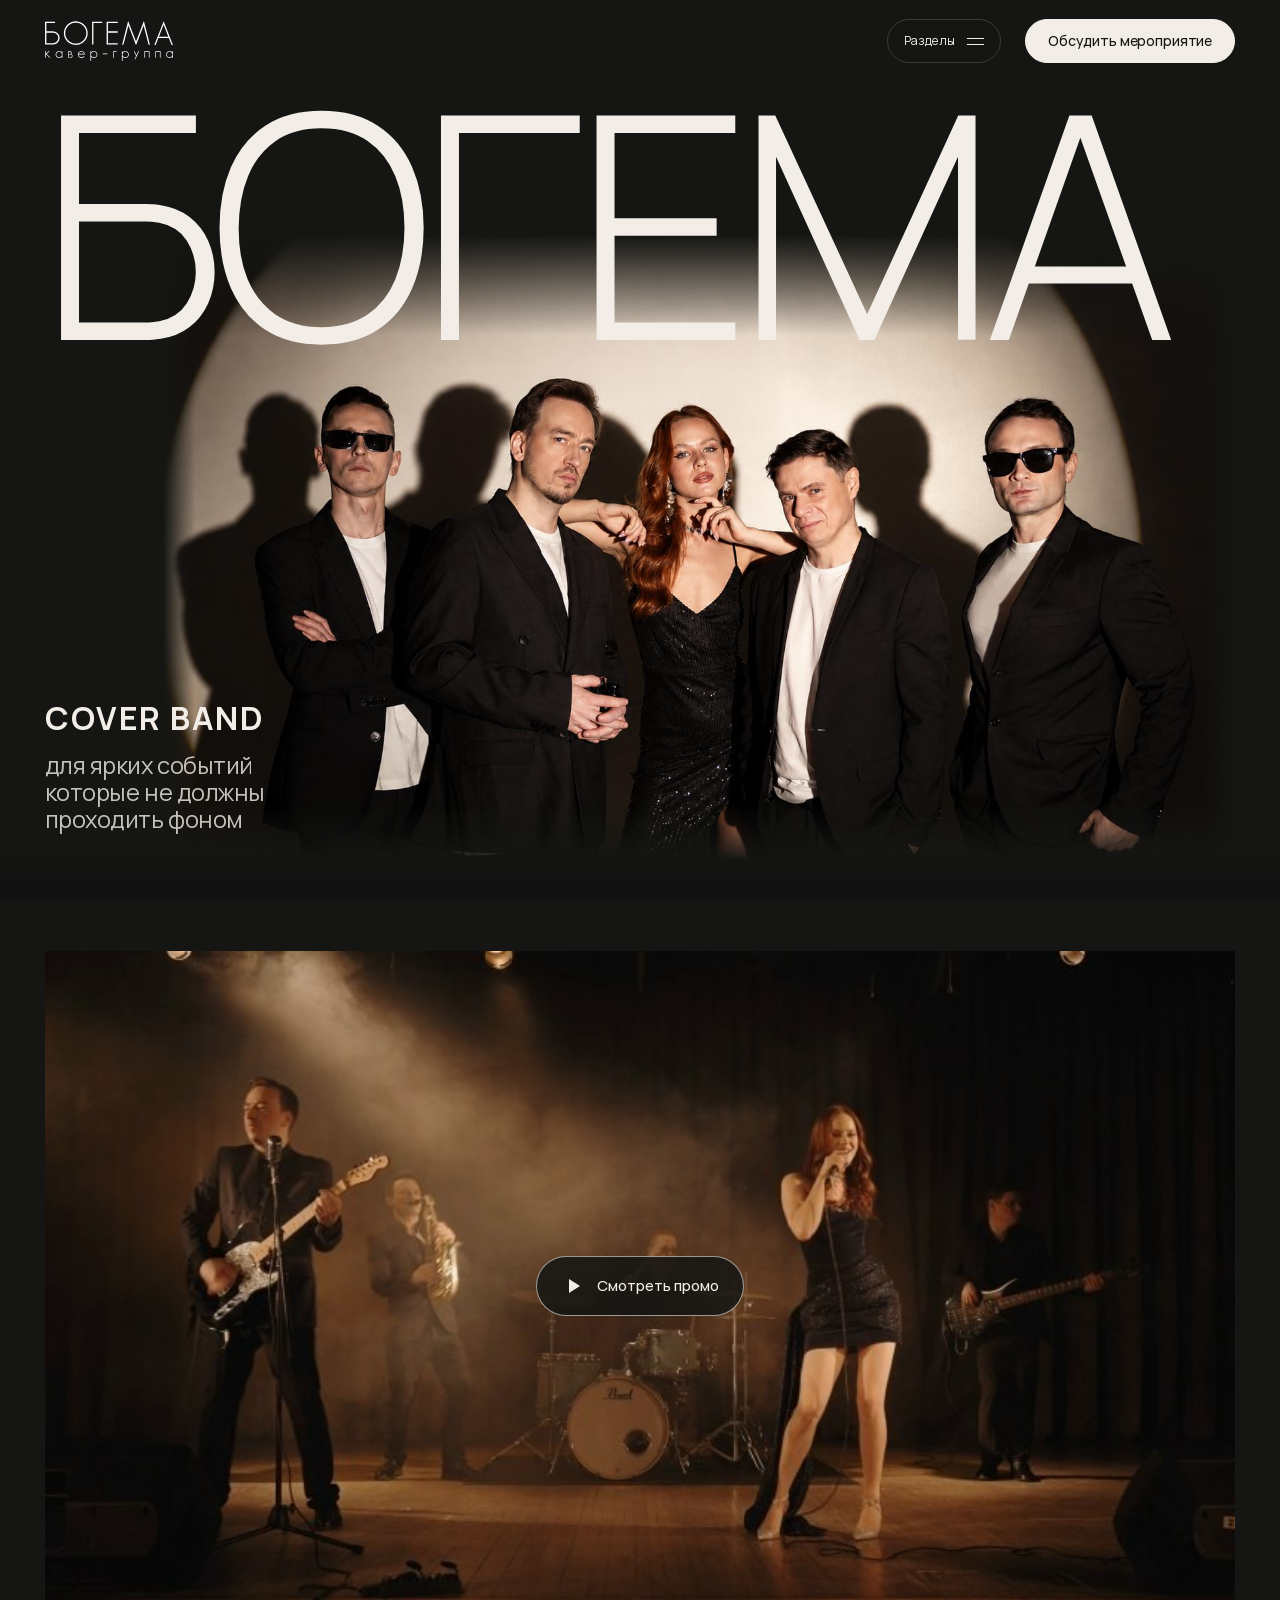
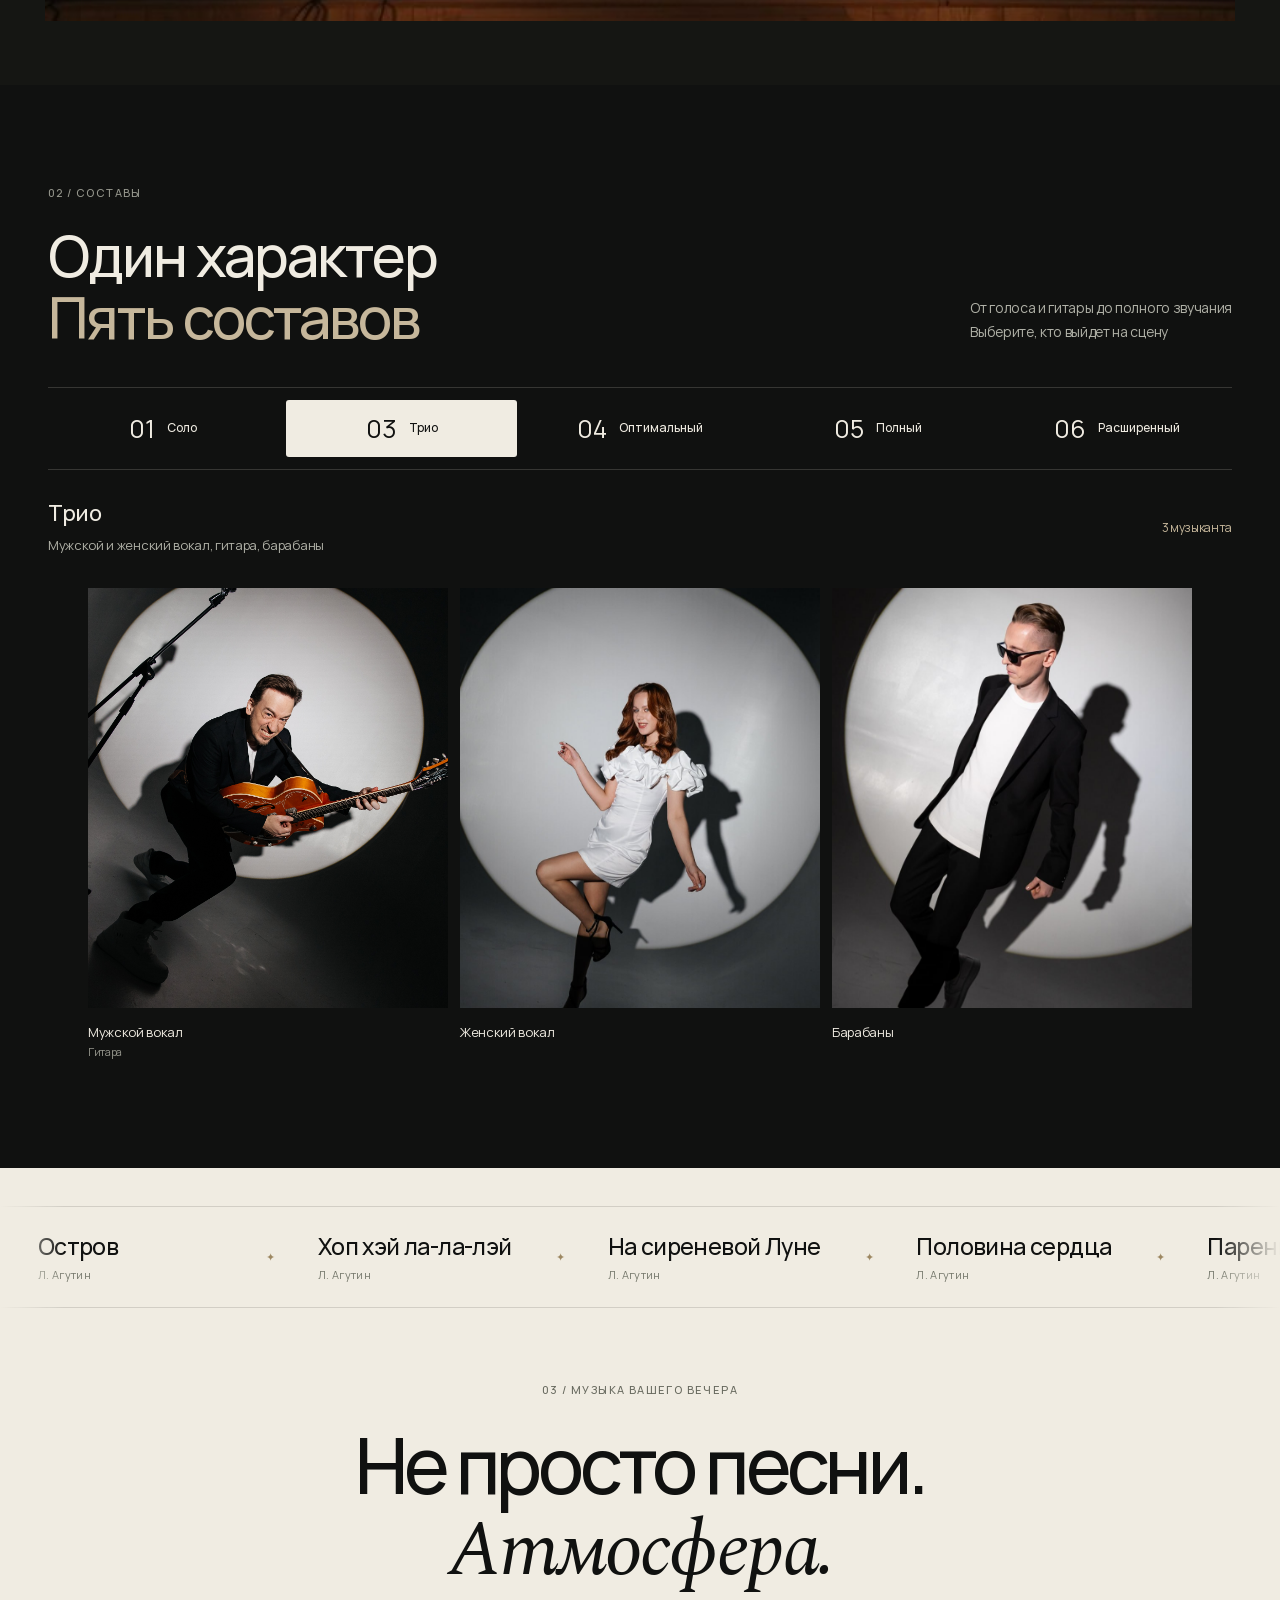
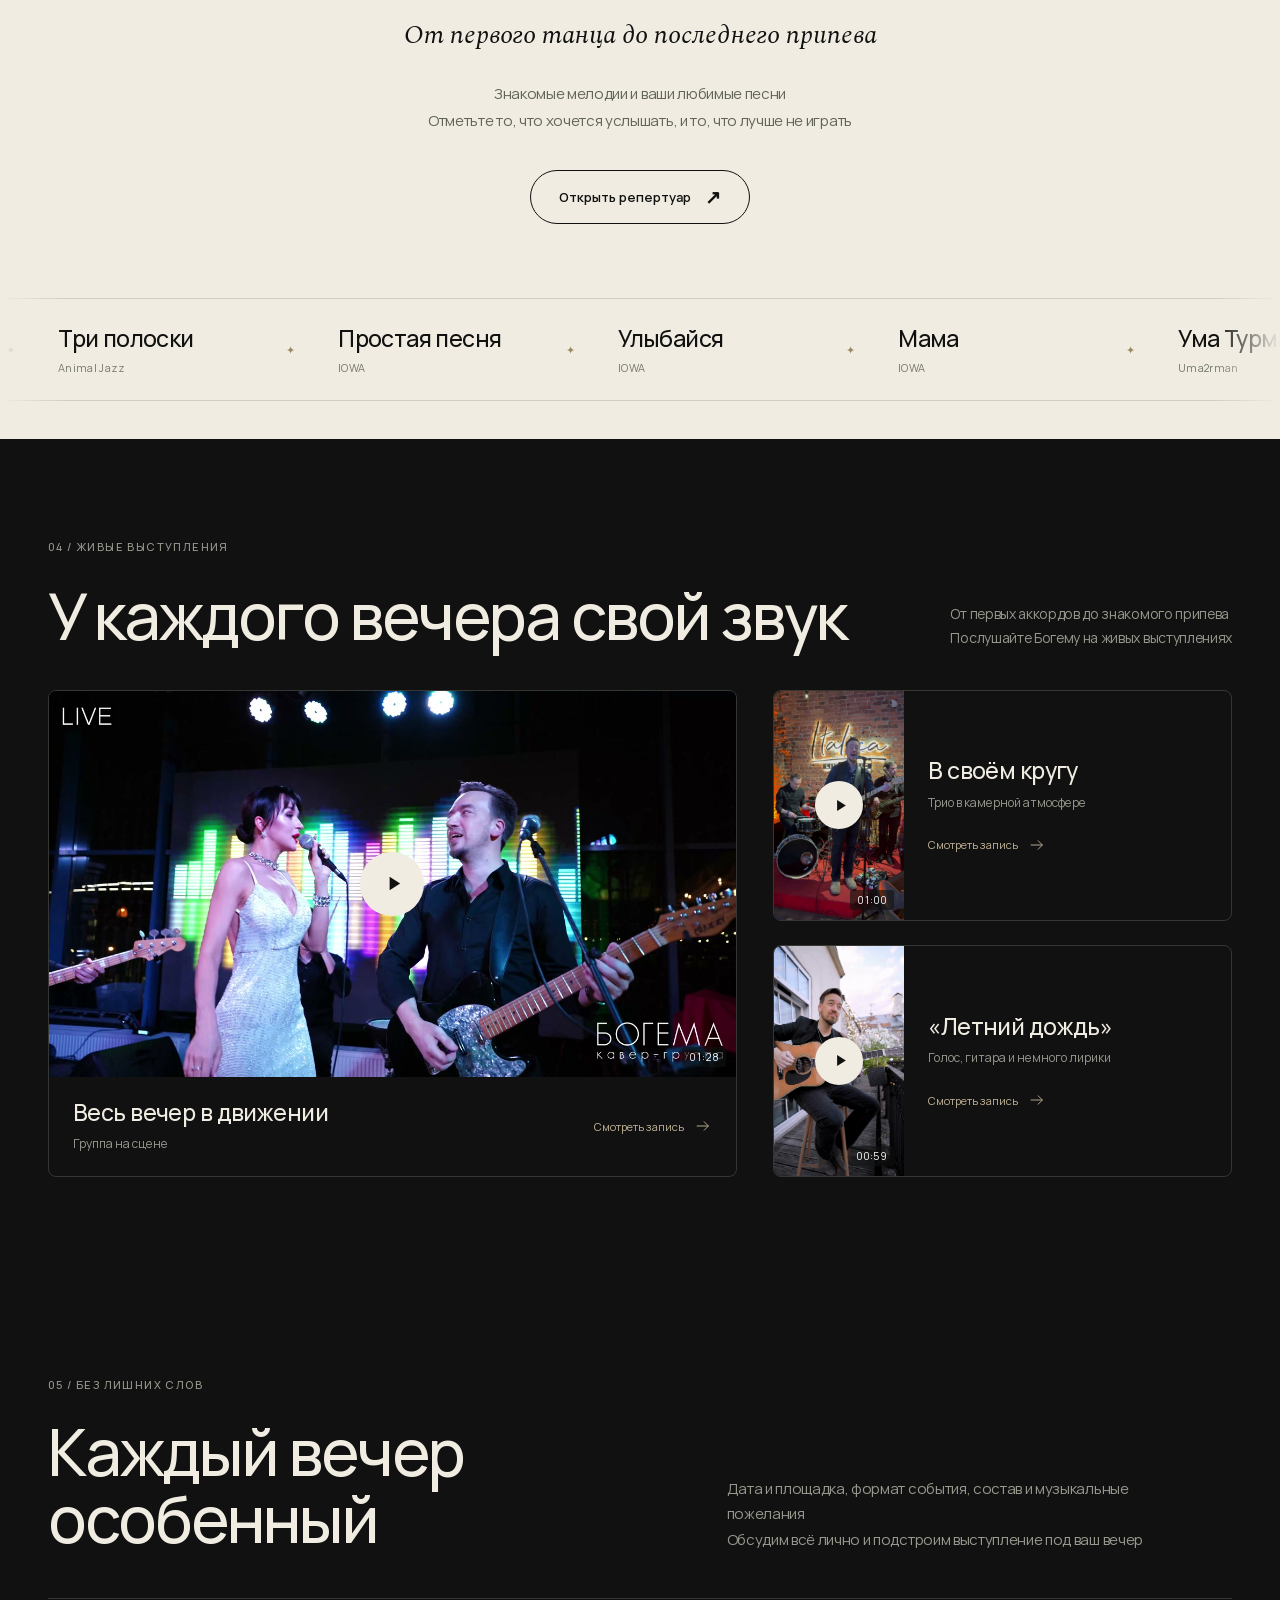
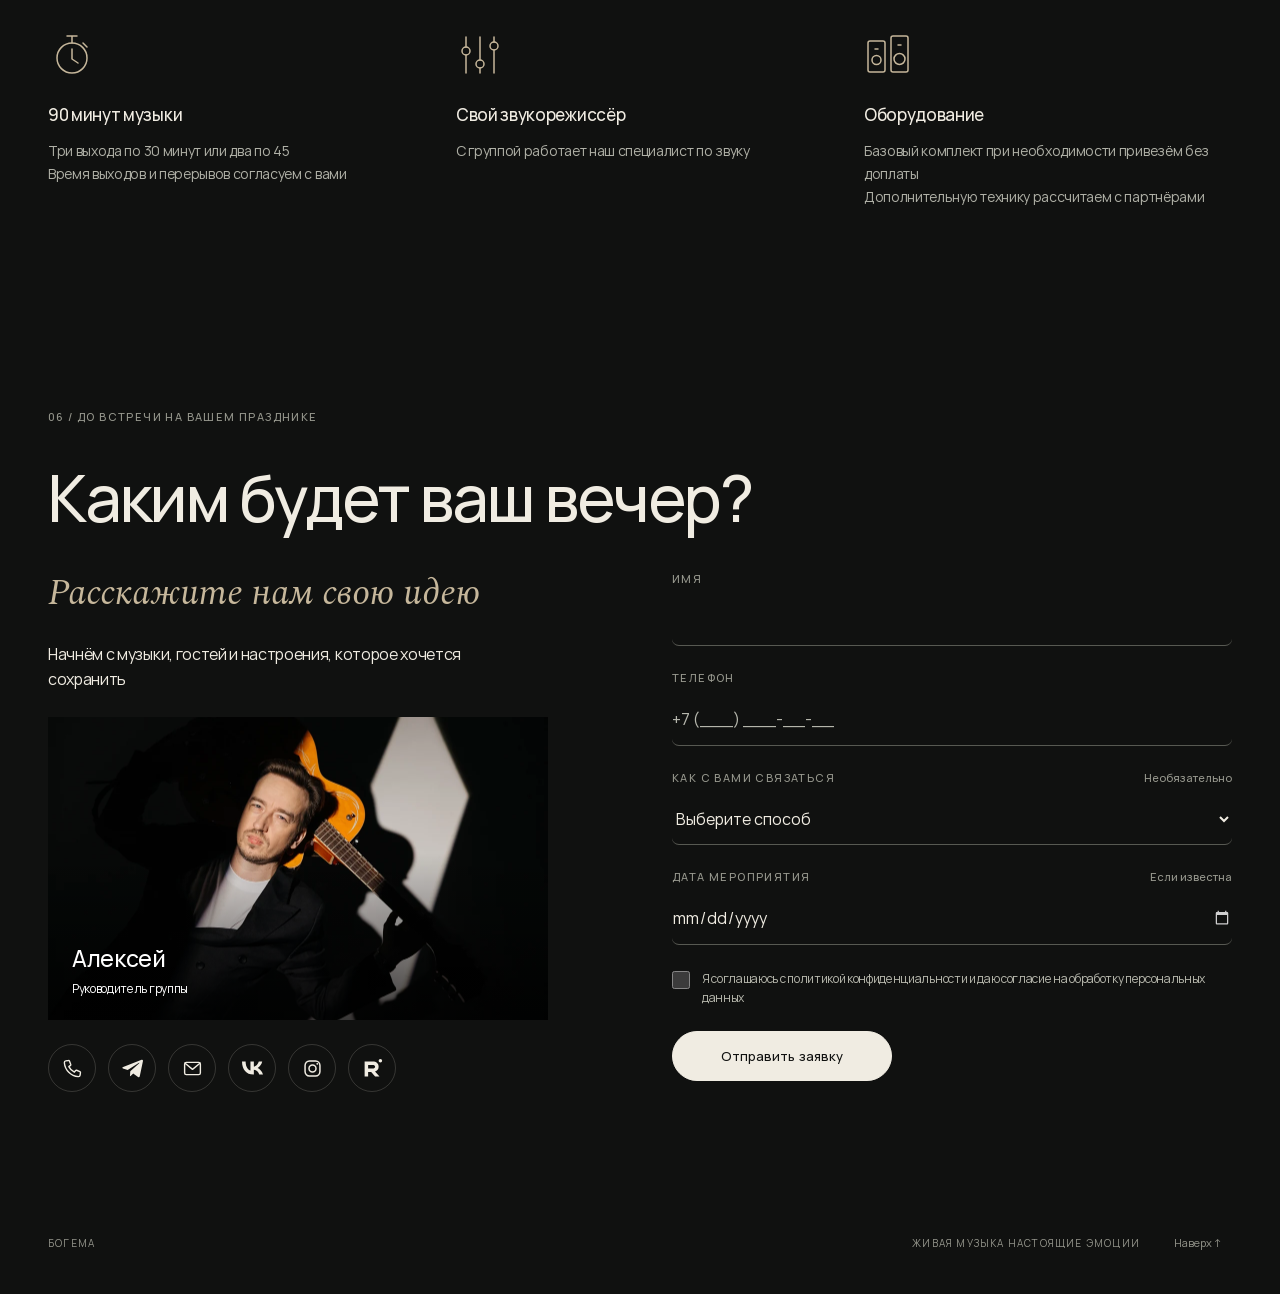
==== index.html @ faa10634 "Publish approved local Bogema website with media and repertoire" ====
<!doctype html>
<html lang="ru">
<head>
  <meta charset="utf-8"><meta name="viewport" content="width=device-width, initial-scale=1">
  <meta name="color-scheme" content="dark light"><meta name="robots" content="noindex, nofollow">
  <meta name="theme-color" content="#101110">
  <title>Кавер-группа Богема</title>
  <meta name="description" content="Стильный саундтрек к вашему празднику, живой звук, яркий вокал и опытные музыканты">
  <link rel="canonical" href="https://dunshaar.github.io/demo_version_bogema/">
  <meta property="og:type" content="website">
  <meta property="og:site_name" content="Богема">
  <meta property="og:locale" content="ru_RU">
  <meta property="og:title" content="Кавер-группа Богема">
  <meta property="og:description" content="Стильный саундтрек к вашему празднику, живой звук, яркий вокал и опытные музыканты">
  <meta property="og:url" content="https://dunshaar.github.io/demo_version_bogema/">
  <meta property="og:image" content="https://dunshaar.github.io/demo_version_bogema/assets/share-bogema-v1.jpg">
  <meta property="og:image:secure_url" content="https://dunshaar.github.io/demo_version_bogema/assets/share-bogema-v1.jpg">
  <meta property="og:image:type" content="image/jpeg">
  <meta property="og:image:width" content="1200">
  <meta property="og:image:height" content="630">
  <meta property="og:image:alt" content="Пять музыкантов кавер-группы Богема и логотип группы">
  <meta name="twitter:card" content="summary_large_image">
  <meta name="twitter:title" content="Кавер-группа Богема">
  <meta name="twitter:description" content="Стильный саундтрек к вашему празднику, живой звук, яркий вокал и опытные музыканты">
  <meta name="twitter:image" content="https://dunshaar.github.io/demo_version_bogema/assets/share-bogema-v1.jpg">
  <meta name="twitter:image:alt" content="Пять музыкантов кавер-группы Богема и логотип группы">
  <link rel="icon" href="assets/favicon.svg" type="image/svg+xml">
  <link rel="stylesheet" href="assets/fonts/fonts.css"><link rel="stylesheet" href="styles.css?v=20261014-ribbons2"><link rel="stylesheet" href="forms.css?v=20261013-framer1">
  <link rel="stylesheet" href="player.css"><link rel="stylesheet" href="motion.css?v=20261013-framer1">
  <script src="repertoire-ribbons.js?v=20261014-ribbons3" type="module"></script>
  <script src="motion.js?v=20261011-nav3" defer></script><script src="player.js" defer></script><script src="app.js?v=20261014-editorial3" type="module"></script><script src="forms.js?v=20261014-unified1" defer></script>
<link rel="stylesheet" href="design-forms.css?v=20261013-framer1">
<link rel="stylesheet" href="hero-desktop.css?v=20261018-header-cta2">
<link rel="stylesheet" href="promo-video.css?v=20261018-modal2">

<link rel="stylesheet" href="lineups-interactive.css?v=20261018-original3">
<script src="lineups-interactive.js?v=20261018-original1" defer></script>
<link rel="stylesheet" href="details-editorial.css?v=20261018-icons1">
<link rel="stylesheet" href="contact-icons.css?v=20261018-row2">
</head>
<body class="home-page">
<a class="skip" href="#main">К содержанию</a>
<header class="site-header">
  <a class="brand" href="./" aria-label="Богема, главная"><img src="assets/logo.svg" width="5776" height="1824" alt="Богема"></a>
  <nav class="site-nav" aria-label="Разделы сайта"><a href="#promo">Промо</a><a href="#formats">Составы</a><a href="#repertoire">Репертуар</a><a href="#live">Выступления</a><a href="#details">Организация</a><a href="#contact">Контакты</a></nav>
  <a class="button header-request" href="#request-form" aria-label="Обсудить мероприятие"><svg class="contact-icon" viewBox="0 0 24 24" aria-hidden="true" focusable="false"><use href="assets/contact-icons.svg#message"></use></svg><span class="header-request-full">Обсудить мероприятие</span><span class="header-request-short" aria-hidden="true">Заявка</span></a>
  <button type="button" class="menu-button" aria-label="Открыть меню" aria-controls="menu-dialog" aria-expanded="false"><span class="menu-button-label">Разделы</span><span class="menu-glyph" aria-hidden="true"><i></i><i></i></span></button>
  <nav class="desktop-hero-nav" aria-label="Основная навигация"><a href="#request-form">Обсудить мероприятие</a></nav>
</header>
<main id="main">
  <section class="hero wrap" aria-labelledby="hero-title">
    <div class="hero-wordmark"><h1 id="hero-title">БО<span class="hero-kern-g">Г</span>ЕМА</h1></div>
    <div class="hero-composition"><p class="hero-tagline">Стильный саундтрек к вашему празднику</p><p class="hero-positioning"><strong>COVER BAND</strong><span>для ярких событий<br>которые не должны<br>проходить фоном</span></p><picture class="hero-image"><source media="(min-width:1024px)" srcset="assets/hero-editorial-20261014.jpg" width="1643" height="957"><img src="assets/hero.webp" width="2000" height="1165" alt="Пять музыкантов кавер-группы Богема" fetchpriority="high"></picture></div>
  </section>
  <section id="promo" class="promo-section" aria-label="Промо кавер-группы Богема">
    <button class="promo-inline promo-modal-cover" type="button" data-video="promo" aria-label="Смотреть промо группы Богема">
      <img src="assets/poster-promo-20261014.jpg" width="800" height="450" loading="lazy" alt="Кавер-группа Богема на сцене">
      <span class="promo-center-play" aria-hidden="true"><svg viewBox="0 0 24 24"><path d="m8 5 11 7-11 7Z" fill="currentColor"/></svg><span>Смотреть промо</span></span>
    </button>
  </section>
  <section id="formats" class="formats-section section wrap ensemble-section" aria-labelledby="formats-title">
    <div class="ensemble-heading"><div><span class="eyebrow">02 / Составы</span><h2 id="formats-title">Один характер <span>Пять составов</span></h2></div><p>От голоса и гитары до полного звучания<br>Выберите, кто выйдет на сцену</p></div>
    <div class="ensemble-selector" role="group" aria-label="Выберите состав"><button type="button" class="ensemble-choice" data-ensemble="solo" aria-pressed="false" aria-controls="ensemble-stage"><span>01</span><strong>Соло</strong></button><button type="button" class="ensemble-choice" data-ensemble="trio" aria-pressed="true" aria-controls="ensemble-stage"><span>03</span><strong>Трио</strong></button><button type="button" class="ensemble-choice" data-ensemble="optimal" aria-pressed="false" aria-controls="ensemble-stage"><span>04</span><strong>Оптимальный</strong></button><button type="button" class="ensemble-choice" data-ensemble="full" aria-pressed="false" aria-controls="ensemble-stage"><span>05</span><strong>Полный</strong></button><button type="button" class="ensemble-choice" data-ensemble="extended" aria-pressed="false" aria-controls="ensemble-stage"><span>06</span><strong>Расширенный</strong></button></div>
    <div class="ensemble-summary" aria-live="polite" aria-atomic="true"><div><h3 id="ensemble-name">Трио</h3><p id="ensemble-description">Мужской и женский вокал, гитара, барабаны</p></div><span id="ensemble-count">3 музыканта</span></div>
    <div class="ensemble-stage" id="ensemble-stage" data-count="3" aria-label="Участники выбранного состава"><figure class="ensemble-person" data-member="guitar"><div class="ensemble-image"><img src="assets/lineups-original/guitar.jpg?v=3" alt="Мужской вокал, гитара — фотография участника Богемы" loading="lazy" decoding="async"></div><figcaption><span class="ensemble-role">Мужской вокал</span><span class="ensemble-role-detail">Гитара</span></figcaption></figure><figure class="ensemble-person" data-member="vocal"><div class="ensemble-image"><img src="assets/lineups-original/vocal.jpg" alt="Женский вокал — фотография участника Богемы" loading="lazy" decoding="async"></div><figcaption><span class="ensemble-role">Женский вокал</span></figcaption></figure><figure class="ensemble-person" data-member="drums"><div class="ensemble-image"><img src="assets/lineups-original/drums.jpg" alt="Барабаны — фотография участника Богемы" loading="lazy" decoding="async"></div><figcaption><span class="ensemble-role">Барабаны</span></figcaption></figure><figure class="ensemble-person" data-member="bass" hidden><div class="ensemble-image"><img src="assets/lineups-original/bass.jpg" alt="Бас-гитара — фотография участника Богемы" loading="lazy" decoding="async"></div><figcaption><span class="ensemble-role">Бас-гитара</span></figcaption></figure><figure class="ensemble-person" data-member="sax" hidden><div class="ensemble-image"><img src="assets/lineups-original/sax.jpg" alt="Саксофон — фотография участника Богемы" loading="lazy" decoding="async"></div><figcaption><span class="ensemble-role">Саксофон</span></figcaption></figure><figure class="ensemble-person ensemble-keys" data-member="keys" hidden><div class="ensemble-image"><div class="ensemble-key-light" aria-hidden="true"></div><div class="ensemble-keyboard" aria-hidden="true"><i></i><i></i><i></i><i></i><i></i><i></i><i></i><i></i><i></i><i></i><i></i><i></i><i></i><i></i></div><span class="ensemble-key-plus" aria-hidden="true">+</span></div><figcaption><span class="ensemble-role">Клавишные</span></figcaption></figure></div>
  </section>
  <section id="repertoire" class="repertoire-teaser repertoire-ribbons" aria-labelledby="repertoire-title">
    <div class="repertoire-ribbon" data-direction="left" aria-hidden="true"><div class="repertoire-ribbon-track"><span class="repertoire-ribbon-song"><strong>Остров</strong><span>Л. Агутин</span></span><span class="repertoire-ribbon-song"><strong>Хоп хэй ла-ла-лэй</strong><span>Л. Агутин</span></span><span class="repertoire-ribbon-song"><strong>На сиреневой Луне</strong><span>Л. Агутин</span></span><span class="repertoire-ribbon-song"><strong>Половина сердца</strong><span>Л. Агутин</span></span><span class="repertoire-ribbon-song"><strong>Парень чернокожий</strong><span>Л. Агутин</span></span><span class="repertoire-ribbon-song"><strong>Всё в твоих руках</strong><span>Л. Агутин</span></span><span class="repertoire-ribbon-song"><strong>Лететь</strong><span>А-мега</span></span><span class="repertoire-ribbon-song"><strong>Тик-так</strong><span>А-Студио</span></span></div></div>
    <div class="wrap repertoire-center"><div class="repertoire-copy"><span class="eyebrow">03 / Музыка вашего вечера</span><h2 id="repertoire-title">Не просто песни.<br><span>Атмосфера.</span></h2><p class="serif-accent">От первого танца до последнего припева</p><p class="teaser-description">Знакомые мелодии и ваши любимые песни<br> Отметьте то, что хочется услышать, и то, что лучше не играть</p><a href="repertoire/" class="button repertoire-option">Открыть репертуар <span aria-hidden="true">↗</span></a></div></div>
    <div class="repertoire-ribbon" data-direction="right" aria-hidden="true"><div class="repertoire-ribbon-track"><span class="repertoire-ribbon-song"><strong>Ты не верь слезам</strong><span>Шура</span></span><span class="repertoire-ribbon-song"><strong>Три полоски</strong><span>Animal Jazz</span></span><span class="repertoire-ribbon-song"><strong>Простая песня</strong><span>IOWA</span></span><span class="repertoire-ribbon-song"><strong>Улыбайся</strong><span>IOWA</span></span><span class="repertoire-ribbon-song"><strong>Мама</strong><span>IOWA</span></span><span class="repertoire-ribbon-song"><strong>Ума Турман (Я так ждала тебя, Вова)</strong><span>Uma2rman</span></span><span class="repertoire-ribbon-song"><strong>Take On Me</strong><span>A-Ha</span></span><span class="repertoire-ribbon-song"><strong>Gimme! Gimme! Gimme!</strong><span>ABBA</span></span></div></div>
  </section>
  <section id="live" class="live-section section wrap" aria-labelledby="live-title"><div class="live-heading"><div><span class="eyebrow">04 / Живые выступления</span><h2 id="live-title">У каждого вечера свой звук</h2></div><p>От первых аккордов до знакомого припева<br> Послушайте Богему на живых выступлениях</p></div><div class="recordings-grid"><button class="live-card" type="button" data-video="live-2025" aria-label="Смотреть «Весь вечер в движении» — выступление группы"><span class="live-card-media"><img src="assets/poster-live-2025.jpg" width="1280" height="720" loading="lazy" alt="Группа на сцене"><span class="media-play"><svg viewBox="0 0 24 24" aria-hidden="true"><path d="m9 5 11 7-11 7Z" fill="currentColor"/></svg></span><span class="video-duration">01:28</span></span><span class="live-caption"><strong>Весь вечер в движении</strong><span class="live-description">Группа на сцене</span><span class="live-watch">Смотреть запись <svg viewBox="0 0 20 20" fill="none" stroke="currentColor" aria-hidden="true"><path d="M3 10h13m-5-5 5 5-5 5"/></svg></span></span></button><button class="live-card" type="button" data-video="trio-live" aria-label="Смотреть «В своём кругу» — выступление трио"><span class="live-card-media"><img src="assets/poster-trio-live.jpg" width="720" height="1280" loading="lazy" alt="Три музыканта на клубной сцене"><span class="media-play"><svg viewBox="0 0 24 24" aria-hidden="true"><path d="m9 5 11 7-11 7Z" fill="currentColor"/></svg></span><span class="video-duration">01:00</span></span><span class="live-caption"><strong>В своём кругу</strong><span class="live-description">Трио в камерной атмосфере</span><span class="live-watch">Смотреть запись <svg viewBox="0 0 20 20" fill="none" stroke="currentColor" aria-hidden="true"><path d="M3 10h13m-5-5 5 5-5 5"/></svg></span></span></button><button class="live-card" type="button" data-video="summer-rain" aria-label="Смотреть «Летний дождь» — сольное выступление"><span class="live-card-media"><img src="assets/poster-summer-rain.jpg" width="720" height="1280" loading="lazy" alt="Сольное выступление с гитарой"><span class="media-play"><svg viewBox="0 0 24 24" aria-hidden="true"><path d="m9 5 11 7-11 7Z" fill="currentColor"/></svg></span><span class="video-duration">00:59</span></span><span class="live-caption"><strong>«Летний дождь»</strong><span class="live-description">Голос, гитара и немного лирики</span><span class="live-watch">Смотреть запись <svg viewBox="0 0 20 20" fill="none" stroke="currentColor" aria-hidden="true"><path d="M3 10h13m-5-5 5 5-5 5"/></svg></span></span></button></div></section>
  <section id="details" class="details-section details-editorial section wrap" aria-labelledby="details-title">
    <div class="details-intro">
      <span class="eyebrow">05 / Без лишних слов</span>
      <h2 id="details-title">Каждый вечер особенный</h2>
      <p class="details-lead">Дата и площадка, формат события, состав и музыкальные пожелания<br> Обсудим всё лично и подстроим выступление под ваш вечер</p>
    </div>
    <div class="performance-details"><div class="details-feature"><svg class="details-icon" viewBox="0 0 48 48" width="48" height="48" fill="none" stroke="currentColor" stroke-width="1.5" stroke-linecap="round" stroke-linejoin="round" aria-hidden="true"><circle cx="24" cy="27" r="15"/><path d="M24 18v10l6 4M19 5h10M24 5v7M35 12l4 4"/></svg><h3>90 минут музыки</h3><p>Три выхода по 30 минут или два по 45<br> Время выходов и перерывов согласуем с вами</p></div><div class="details-feature"><svg class="details-icon" viewBox="0 0 48 48" width="48" height="48" fill="none" stroke="currentColor" stroke-width="1.5" stroke-linecap="round" stroke-linejoin="round" aria-hidden="true"><path d="M10 6v10m0 8v18M24 6v23m0 8v5M38 6v5m0 8v23"/><circle cx="10" cy="20" r="4"/><circle cx="24" cy="33" r="4"/><circle cx="38" cy="15" r="4"/></svg><h3>Свой звукорежиссёр</h3><p>С группой работает наш специалист по звуку</p></div><div class="details-feature"><svg class="details-icon" viewBox="0 0 48 48" width="48" height="48" fill="none" stroke="currentColor" stroke-width="1.5" stroke-linecap="round" stroke-linejoin="round" aria-hidden="true"><rect x="4" y="10" width="17" height="31" rx="2"/><rect x="27" y="5" width="17" height="36" rx="2"/><circle cx="12.5" cy="29" r="4.5"/><circle cx="35.5" cy="28" r="5.5"/><path d="M11 18h3M34 14h3"/></svg><h3>Оборудование</h3><p>Базовый комплект при необходимости привезём без доплаты<br> Дополнительную технику рассчитаем с партнёрами</p></div></div>
  </section>
  <section id="contact" class="contact-section section wrap" aria-labelledby="contact-title"><div class="section-heading"><span class="eyebrow">06 / До встречи на вашем празднике</span><h2 id="contact-title">Каким будет ваш вечер?</h2></div><div class="booking-grid"><div class="contact-copy"><p class="serif-accent">Расскажите нам свою идею</p><p>Начнём с музыки, гостей и настроения, которое хочется сохранить</p><figure class="contact-portrait"><img src="assets/contact-alexey.webp" width="1000" height="667" alt="Алексей, руководитель группы Богема" loading="lazy"><figcaption class="contact-person"><strong>Алексей</strong><span>Руководитель группы</span></figcaption></figure><nav class="contact-links" aria-label="Связаться с нами и социальные сети"><a class="contact-link" href="tel:+79006363727" aria-label="Позвонить: +7 (900) 636-37-27" title="Позвонить: +7 (900) 636-37-27"><svg class="contact-icon" viewBox="0 0 24 24" aria-hidden="true" focusable="false"><use href="assets/contact-icons.svg#phone"></use></svg></a><a class="contact-link" href="https://t.me/DonSe6astian" aria-label="Написать в Telegram" title="Написать в Telegram" target="_blank" rel="noopener noreferrer"><svg class="contact-icon" viewBox="0 0 24 24" aria-hidden="true" focusable="false"><use href="assets/contact-icons.svg#telegram"></use></svg></a><a class="contact-link" href="mailto:bogemaband@inbox.ru" aria-label="Написать на bogemaband@inbox.ru" title="Написать на bogemaband@inbox.ru"><svg class="contact-icon" viewBox="0 0 24 24" aria-hidden="true" focusable="false"><use href="assets/contact-icons.svg#mail"></use></svg></a><a class="contact-link" href="https://vkvideo.ru/video-235091869_456239029?list=2ca2554867e2d1c13a" aria-label="Богема в VK Видео" title="Богема в VK Видео" target="_blank" rel="noopener noreferrer"><svg class="contact-icon" viewBox="0 0 24 24" aria-hidden="true" focusable="false"><use href="assets/contact-icons.svg#vk"></use></svg></a><a class="contact-link" href="https://www.instagram.com/bogema_cover/" aria-label="Богема в Instagram" title="Богема в Instagram" target="_blank" rel="noopener noreferrer"><svg class="contact-icon" viewBox="0 0 24 24" aria-hidden="true" focusable="false"><use href="assets/contact-icons.svg#instagram"></use></svg></a><a class="contact-link" href="https://rutube.ru/channel/76150928/" aria-label="Богема в RUTUBE" title="Богема в RUTUBE" target="_blank" rel="noopener noreferrer"><svg class="contact-icon" viewBox="0 0 24 24" aria-hidden="true" focusable="false"><use href="assets/contact-icons.svg#rutube"></use></svg></a></nav></div><div class="contact-form-panel"><div id="request-form" data-request-form data-source="home"></div><noscript><p>Позвоните <a href="tel:+79006363727">+7 (900) 636-37-27</a> или напишите на <a href="mailto:bogemaband@inbox.ru">bogemaband@inbox.ru</a></p></noscript></div></div></section>
</main>
<footer class="site-footer"><a href="./" class="footer-brand">БОГЕМА</a><p>Живая музыка<br class="mobile-break"> Настоящие эмоции</p><a href="#main" class="footer-up">Наверх ↑</a></footer>
<div id="menu-dialog" role="dialog" hidden class="menu-dialog" aria-labelledby="menu-title"><div class="menu-heading"><span id="menu-title">Разделы сайта</span><button class="close-button" type="button" data-close aria-label="Закрыть меню">×</button></div><nav aria-label="Разделы сайта"><a href="#promo"><span aria-hidden="true">01</span>Промо</a><a href="#formats"><span aria-hidden="true">02</span>Составы</a><a href="#repertoire"><span aria-hidden="true">03</span>Репертуар</a><a href="#live"><span aria-hidden="true">04</span>Выступления</a><a href="#details"><span aria-hidden="true">05</span>Организация</a><a href="#contact"><span aria-hidden="true">06</span>Контакты</a></nav></div>
<dialog id="video-dialog" class="video-dialog" aria-labelledby="video-title"><div class="modal-head"><h2 id="video-title">Промо</h2><button class="close-button" type="button" data-close aria-label="Закрыть видео"><svg viewBox="0 0 24 24" fill="none" aria-hidden="true"><path d="m6 6 12 12M18 6 6 18" stroke="currentColor" stroke-width="1.5"/></svg></button></div><div class="bp-player"><video controls controlslist="nodownload noplaybackrate noremoteplayback" disablepictureinpicture disableremoteplayback playsinline preload="none"></video>
<div class="bp-controls" hidden>
<input class="bp-seek" type="range" min="0" max="1" value="0" step="0.1" disabled aria-label="Перемотка видео">
<div class="bp-bottom">
<button class="bp-play" type="button" aria-label="Воспроизвести" title="Воспроизвести"><svg class="bp-icon-play" viewBox="0 0 24 24" aria-hidden="true"><path d="m7 4 14 8-14 8Z" fill="currentColor"/></svg><svg class="bp-icon-pause" viewBox="0 0 24 24" aria-hidden="true" hidden><path d="M7 5v14M17 5v14" stroke="currentColor" stroke-width="4"/></svg></button>
<span class="bp-time">0:00 / 0:00</span><span class="bp-spacer"></span>
<button class="bp-mute" type="button" aria-label="Выключить звук" aria-pressed="false" title="Выключить звук"><svg class="bp-icon-sound" viewBox="0 0 24 24" fill="none" aria-hidden="true"><path d="m11 4-6 5H2v6h3l6 5V4ZM15 8a6 6 0 0 1 0 8m3-12a11 11 0 0 1 0 16" stroke="currentColor" stroke-width="1.7" stroke-linejoin="round"/></svg><svg class="bp-icon-muted" viewBox="0 0 24 24" fill="none" aria-hidden="true" hidden><path d="m11 4-6 5H2v6h3l6 5V4Zm5 5 6 6m0-6-6 6" stroke="currentColor" stroke-width="1.7" stroke-linejoin="round"/></svg></button>
<input class="bp-volume" type="range" min="0" max="1" value="1" step="0.05" aria-label="Громкость">
<button class="bp-fullscreen" type="button" aria-label="На весь экран" title="На весь экран"><svg viewBox="0 0 24 24" fill="none" aria-hidden="true"><path d="M9 3H3v6m12-6h6v6M3 15v6h6m12-6v6h-6" stroke="currentColor" stroke-width="1.8"/></svg></button>
</div><p class="bp-status" role="status" aria-live="polite"></p></div></div><div class="video-error" id="video-error" role="status" hidden><p>Видео не удалось загрузить<br> Повторите попытку или откройте файл отдельно</p><a class="video-fallback" href="assets/promo.mp4" target="_blank" rel="noopener">Открыть видео отдельно ↗</a></div></dialog>

</body>
</html>
---- assets/fonts/fonts.css ----
/* Self-hosted fonts used by the owner’s Framer design. */
@font-face {
  font-family: 'Spectral';
  font-style: italic;
  font-weight: 400;
  font-display: swap;
  src: url(spectral-400-1.woff2) format('woff2');
  unicode-range: U+0460-052F, U+1C80-1C8A, U+20B4, U+2DE0-2DFF, U+A640-A69F, U+FE2E-FE2F;
}
@font-face {
  font-family: 'Spectral';
  font-style: italic;
  font-weight: 400;
  font-display: swap;
  src: url(spectral-400-2.woff2) format('woff2');
  unicode-range: U+0301, U+0400-045F, U+0490-0491, U+04B0-04B1, U+2116;
}
@font-face {
  font-family: 'Spectral';
  font-style: italic;
  font-weight: 400;
  font-display: swap;
  src: url(spectral-400-3.woff2) format('woff2');
  unicode-range: U+0102-0103, U+0110-0111, U+0128-0129, U+0168-0169, U+01A0-01A1, U+01AF-01B0, U+0300-0301, U+0303-0304, U+0308-0309, U+0323, U+0329, U+1EA0-1EF9, U+20AB;
}
@font-face {
  font-family: 'Spectral';
  font-style: italic;
  font-weight: 400;
  font-display: swap;
  src: url(spectral-400-4.woff2) format('woff2');
  unicode-range: U+0100-02BA, U+02BD-02C5, U+02C7-02CC, U+02CE-02D7, U+02DD-02FF, U+0304, U+0308, U+0329, U+1D00-1DBF, U+1E00-1E9F, U+1EF2-1EFF, U+2020, U+20A0-20AB, U+20AD-20C4, U+2113, U+2C60-2C7F, U+A720-A7FF;
}
@font-face {
  font-family: 'Spectral';
  font-style: italic;
  font-weight: 400;
  font-display: swap;
  src: url(spectral-400-5.woff2) format('woff2');
  unicode-range: U+0000-00FF, U+0131, U+0152-0153, U+02BB-02BC, U+02C6, U+02DA, U+02DC, U+0304, U+0308, U+0329, U+2000-206F, U+20AC, U+2122, U+2191, U+2193, U+2212, U+2215, U+FEFF, U+FFFD;
}
@font-face { font-family: "Manrope"; src: url("manrope-500-6.woff2"); font-display: swap; font-style: normal; font-weight: 500 }
@font-face { font-family: "Manrope"; src: url("manrope-700-7.woff2"); font-display: swap; font-style: normal; font-weight: 700 }
@font-face { font-family: "Manrope"; src: url("manrope-400-8.woff2"); font-display: swap; font-style: normal; font-weight: 400 }
@font-face { font-family: "Manrope"; src: url("manrope-800-9.woff2"); font-display: swap; font-style: normal; font-weight: 800 }
@font-face { font-family: "Manrope"; src: url("manrope-600-10.woff2"); font-display: swap; font-style: normal; font-weight: 600 }
---- styles.css ----
@charset "UTF-8";
:root{--bg:#101110;--surface:#1b1d19;--ink:#f0ece2;--muted:#97988e;--gold:#c6b79b;--line:#f0ece22b;--pad:48px;color-scheme:dark}
*{box-sizing:border-box}html{scroll-padding-top:110px}body{margin:0;background:var(--bg);color:var(--ink);font-family:Manrope,Arial,Helvetica,sans-serif;font-size:16px;font-weight:400;line-height:1.6;letter-spacing:-.02em;-webkit-font-smoothing:antialiased}body.modal-open{overflow:hidden}button,input,select,textarea{font:inherit}button,a{-webkit-tap-highlight-color:transparent}button{cursor:pointer;color:inherit}a{color:inherit;text-decoration:none}img{display:block;max-width:100%;height:auto}svg{width:24px;height:24px;flex-shrink:0}p,h1,h2,h3,figure{margin:0}h1,h2,h3{font-weight:500}h2{font-size:64px;line-height:1.05;letter-spacing:-2px}button:focus-visible,a:focus-visible,summary:focus-visible,input:focus-visible,select:focus-visible,textarea:focus-visible,[role=tabpanel]:focus-visible{outline:2px solid var(--gold);outline-offset:5px}::selection{background:var(--gold);color:var(--bg)}[hidden]{display:none!important}.wrap{width:100%;max-width:1440px;margin-inline:auto;padding-inline:var(--pad)}.section{padding-block:100px}.eyebrow{display:block;color:var(--muted);font-size:11px;font-weight:500;line-height:1.4;letter-spacing:1.4px;text-transform:uppercase}.section-heading{display:grid;gap:40px;margin-bottom:40px}.serif-accent{font-family:Spectral,Georgia,serif;font-style:italic;font-weight:400;letter-spacing:0;line-height:1.3}.skip{position:fixed;left:20px;top:-100px;z-index:100;padding:15px;background:var(--ink);color:var(--bg)}.skip:focus{top:15px}
.site-header{position:sticky;top:0;z-index:40;display:flex;align-items:center;gap:32px;padding:28px var(--pad);background:#101110fa;color:#f0ece2}.brand{font-size:22px;line-height:1;font-weight:800;letter-spacing:-1px;color:var(--gold);margin-right:auto}.brand img{width:128px;height:auto}.site-nav{display:flex;align-items:center;gap:24px;font-size:13px;letter-spacing:-.02em}.site-nav a{padding:10px 0}.site-nav a:hover{color:var(--gold)}.button{display:inline-flex;align-items:center;justify-content:center;gap:14px;min-height:48px;padding:14px 24px;border:1px solid currentColor;border-radius:40px;background:transparent;font-size:13px;font-weight:600;line-height:1.4;letter-spacing:0;text-align:center;transition:background-color .18s,color .18s,border-color .18s}.button:hover{background:var(--ink);color:var(--bg);border-color:var(--ink)}.header-request{min-height:36px;padding:10px 20px;border-color:var(--gold);font-size:12px;font-weight:500}.button-fill{background:var(--ink);color:var(--bg);border-color:var(--ink);padding:16px 26px}.button-fill:hover{background:var(--gold);border-color:var(--gold);color:var(--bg)}.menu-button{display:none}.scroll-progress{position:absolute;left:0;bottom:0;height:2px;width:100%;transform:scaleX(0);transform-origin:left;background:var(--gold);pointer-events:none}
.hero{padding-top:12px;padding-bottom:16px}.hero-wordmark{position:relative;aspect-ratio:5.1;z-index:1;pointer-events:none}.hero h1{position:absolute;inset:0 auto auto 0;font-size:calc((min(100vw,1440px) - 2 * var(--pad)) / 4.09);font-weight:800;line-height:1;letter-spacing:0;white-space:nowrap}.hero-composition{display:grid;grid-template-columns:repeat(12,minmax(0,1fr));gap:24px;align-items:end}.hero-tagline{grid-column:span 3;font:italic 30px/1.25 Spectral,Georgia,serif;letter-spacing:0;padding-right:12px}.hero-image{display:block;grid-column:span 9;aspect-ratio:1.6;background:#232521;overflow:hidden}.hero-image img{width:100%;height:100%;object-fit:cover;object-position:50% 48%}
.editorial-transition{padding-top:32px;padding-bottom:28px;text-align:right}.editorial-transition p{font-size:32px;font-weight:500;line-height:1.15;letter-spacing:-1px}.editorial-transition p span{margin-left:.15em}.promo-section{padding-bottom:24px}.promo-label{font-size:14px;font-weight:500;line-height:1.4;letter-spacing:1.5px;text-transform:uppercase;margin-bottom:20px}.promo-cover{position:relative;display:block;width:100%;padding:0;border:0;background:#161815;aspect-ratio:16/9;overflow:hidden}.promo-cover>img{width:100%;height:100%;object-fit:cover}.media-play{position:absolute;top:50%;left:50%;transform:translate(-50%,-50%);height:80px;width:80px;background:var(--ink);color:var(--bg);border-radius:50%;display:grid;place-items:center;z-index:1}.media-play svg{width:28px;height:28px}.video-duration{position:absolute;right:18px;bottom:16px;color:#fff;font-size:12px;font-variant-numeric:tabular-nums;padding:2px 7px;background:#1011109c;border-radius:3px}.live-recordings{margin-top:26px;border-bottom:1px solid var(--line);scroll-margin-top:100px}.live-recordings summary{display:flex;align-items:center;gap:24px;padding:18px 0;cursor:pointer;list-style:none;font-size:15px}.live-recordings summary::-webkit-details-marker{display:none}.live-summary-note{margin-left:auto;color:var(--muted);font-size:12px}.disclosure-icon{font-size:26px;font-weight:400;line-height:1}.live-recordings[open] .disclosure-icon{transform:rotate(45deg)}.recordings-grid{display:grid;grid-template-columns:repeat(3,minmax(0,1fr));gap:24px;padding:14px 0 30px}.live-card{display:block;width:100%;border:0;padding:0;background:none;text-align:left;min-width:0}.live-card-media{display:block;position:relative;background:#080908;aspect-ratio:16/10;overflow:hidden}.live-card-media img{width:100%;height:100%;object-fit:contain}.live-card .media-play{width:48px;height:48px}.live-card .media-play svg{width:19px;height:19px}.live-caption{display:block;padding-top:16px}.live-caption strong{display:block;font-size:18px;font-weight:500;letter-spacing:-.025em}.live-caption>span{display:block;color:var(--muted);font-size:12px;margin-top:3px}
.formats-section h2 span{white-space:nowrap}.lineup-showcase{display:grid;gap:32px}.lineup-options{display:flex;flex-wrap:wrap;gap:8px}.lineup-option{min-width:0}.lineup-view{display:inline-flex;align-items:center;gap:8px;padding:12px 16px;min-height:44px;border:1px solid transparent;background:transparent;border-radius:40px;font-weight:500;line-height:1.4}.lineup-number{font-size:14px}.lineup-label{font-size:12px}.lineup-view[aria-selected=true]{background:var(--ink);color:var(--bg)}.lineup-view:not([aria-selected=true]):hover{border-color:var(--line)}.lineup-detail{display:grid;grid-template-columns:minmax(0,1.5fr) minmax(0,1fr);align-items:center;gap:32px}.lineup-photo{aspect-ratio:1.5;background:#232521;overflow:hidden}.lineup-photo img{width:100%;height:100%;object-fit:cover;object-position:center 36%}.lineup-detail[data-viewed-lineup=trio] .lineup-photo img{object-position:center 28%}.lineup-detail-copy{display:grid;gap:20px}.lineup-detail-copy .eyebrow{font-size:12px;letter-spacing:2px;color:var(--gold)}.lineup-detail h3{font-size:32px;line-height:1.15;font-weight:500;letter-spacing:-.8px;overflow-wrap:break-word}.lineup-detail-copy>p{font-size:16px;line-height:1.6;max-width:440px}
.repertoire-teaser{background:var(--ink);color:var(--bg);color-scheme:light}.repertoire-copy{display:flex;align-items:flex-start;flex-direction:column;gap:40px}.repertoire-copy .eyebrow{color:#67695e}.repertoire-copy h2{max-width:900px}.repertoire-copy .serif-accent{font-size:32px}.teaser-description{max-width:620px}.repertoire-option:hover{background:var(--bg);color:var(--ink);border-color:var(--bg)}.details-section{display:grid;gap:32px}.details-lead{max-width:740px}.performance-details{display:grid;grid-template-columns:repeat(3,minmax(0,1fr));gap:40px;padding-top:30px;margin-top:10px;border-top:1px solid var(--line)}.performance-details h3{font-size:17px;font-weight:500;line-height:1.4;margin-bottom:12px}.performance-details p{font-size:14px;color:#b0b1a7;line-height:1.65}.performance-details br{display:none}
.booking-grid{display:grid;grid-template-columns:minmax(0,1fr) minmax(0,1fr);gap:64px;align-items:start}.contact-copy{display:grid;gap:24px}.contact-copy .serif-accent{font-size:36px;color:var(--gold)}.contact-copy>p:not(.serif-accent){max-width:480px}.contact-portrait{position:relative;width:100%;max-width:500px;aspect-ratio:1.65;overflow:hidden}.contact-portrait img{width:100%;height:100%;object-fit:cover;object-position:center 35%}.contact-portrait:after{content:"";position:absolute;inset:45% 0 0;background:linear-gradient(transparent,#000b);pointer-events:none}.contact-person{position:absolute;left:24px;bottom:20px;z-index:1;color:#fff}.contact-person strong{display:block;font-size:23px;font-weight:500;line-height:1.4}.contact-person span{font-size:12px}.contact-actions{display:flex;flex-wrap:wrap;gap:12px;padding-top:4px}.contact-addresses{display:flex;flex-wrap:wrap;gap:6px 24px;color:#b0b1a7;font-size:13px}.contact-addresses a:hover{color:var(--ink)}.contact-form-panel{min-width:0;scroll-margin-top:110px}
.site-footer{padding:32px var(--pad);display:flex;align-items:center;gap:24px;color:var(--muted);font-size:10px;line-height:1.6;letter-spacing:1.2px;text-transform:uppercase}.footer-brand{margin-right:auto}.site-footer p{font-size:10px}.footer-up{font-size:11px;letter-spacing:0;text-transform:none;padding:10px}.mobile-break{display:none}
.menu-dialog{position:fixed;top:90px;right:20px;padding:28px;border:1px solid var(--line);background:var(--bg);z-index:50}.menu-dialog nav{display:grid;gap:14px}.close-button{width:44px;height:44px;border:1px solid var(--line);display:grid;place-items:center;background:none;padding:10px;font-size:28px}.close-button:hover{background:#ffffff12}.video-dialog{inset:0;margin:auto;padding:28px;border:1px solid var(--line);background:#101110;color:#f0ece2;width:min(1160px,calc(100vw - 48px));max-width:none;max-height:calc(100dvh - 40px);overflow:auto;box-shadow:0 30px 100px #0008}.video-dialog::backdrop{background:#000c;backdrop-filter:blur(5px)}.modal-head{display:flex;justify-content:flex-end;align-items:center;gap:24px;margin-bottom:18px}.modal-head h2{position:absolute;width:1px;height:1px;overflow:hidden;clip-path:inset(50%)}.video-error{padding:24px;font-size:14px}.video-fallback{display:inline-block;padding:12px 0;text-decoration:underline}
@media(max-width:1199px){:root{--pad:32px}.section{padding-block:80px}h2{font-size:44px}.hero-wordmark{aspect-ratio:4.058}.hero-composition{display:flex;flex-direction:column;align-items:stretch;gap:20px}.hero-image{order:-1;aspect-ratio:1.6}.hero-tagline{max-width:500px;font-size:30px;padding:0}.editorial-transition{padding-top:24px;padding-bottom:24px}.editorial-transition p{font-size:30px}.booking-grid{gap:40px}.lineup-label{font-size:11px}.lineup-view{padding:12px}.performance-details{gap:24px}.contact-actions .button{padding-inline:20px}}
@media(max-width:809px){:root{--pad:20px}.section{padding-block:64px}h2{font-size:34px;line-height:1.05;letter-spacing:-1.5px}.section-heading{gap:32px;margin-bottom:32px}.site-header{flex-wrap:wrap;gap:16px;padding:24px var(--pad);position:relative}.brand{flex:1}.site-nav{font-size:13px}.header-request{width:100%;min-height:42px}.hero{padding-bottom:8px}.hero-wordmark{margin-bottom:12px}.hero-tagline{font-size:26px;max-width:370px}.editorial-transition{text-align:left;padding-top:20px;padding-bottom:24px}.editorial-transition p{font-size:26px;letter-spacing:-.5px}.promo-section{padding-bottom:16px}.promo-label{font-size:12px;letter-spacing:1px;margin-bottom:16px}.media-play{width:56px;height:56px}.media-play svg{width:20px;height:20px}.video-duration{font-size:10px;right:12px;bottom:10px}.live-recordings{margin-top:16px}.live-summary-note{display:none}.disclosure-icon{margin-left:auto}.recordings-grid{gap:24px;grid-template-columns:1fr}.live-card{display:grid;grid-template-columns:minmax(0,1fr) minmax(0,1fr);gap:18px;align-items:center}.live-caption{padding:0}.live-caption strong{font-size:17px}.live-card .media-play{width:38px;height:38px}.live-card .media-play svg{width:16px;height:16px}.lineup-label{display:none}.lineup-options{gap:8px}.lineup-view{min-width:46px;min-height:44px;padding:12px 16px}.lineup-detail{grid-template-columns:minmax(0,1fr);gap:28px}.lineup-detail-copy{gap:20px}.lineup-detail h3{font-size:32px}.lineup-photo{aspect-ratio:1.5}.formats-section h2 span{white-space:normal}.repertoire-copy{gap:32px}.repertoire-copy .serif-accent{font-size:32px}.teaser-description br{display:none}.performance-details{grid-template-columns:1fr;gap:28px;padding-top:28px}.details-lead br{display:none}.performance-details h3{font-size:18px}.performance-details p{max-width:520px}.booking-grid{grid-template-columns:1fr;gap:40px}.contact-copy .serif-accent{font-size:32px}.contact-copy>p:not(.serif-accent){max-width:480px}.contact-portrait{max-width:500px}.contact-person{left:20px;bottom:16px}.contact-actions .button{padding:14px 20px;min-height:48px}.contact-form-panel{scroll-margin-top:20px}.site-footer{flex-direction:column;align-items:flex-start;gap:24px}.footer-brand{margin:0}.site-footer p{line-height:1.9}.footer-up{padding:0;min-height:40px}.video-dialog{padding:14px;width:calc(100vw - 20px);max-height:calc(100dvh - 20px)}.modal-head{margin-bottom:12px}.close-button{width:40px;height:40px}.video-error{padding:16px}}
@media(max-width:359px){.lineup-view{padding:12px 14px;min-width:42px}.lineup-options{gap:6px}.lineup-detail h3{font-size:29px}.contact-actions{gap:10px}.contact-actions .button{font-size:12px;padding:14px 18px}.live-card{grid-template-columns:minmax(0,1.1fr) minmax(0,.9fr);gap:14px}}

/* Complete navigation, performance gallery and role-based lineup visuals. */
.visually-hidden{position:absolute;width:1px;height:1px;margin:-1px;padding:0;overflow:hidden;clip-path:inset(50%);white-space:nowrap;border:0}
.home-page .site-header{gap:24px}.home-page .site-nav{gap:20px;font-size:12px;white-space:nowrap}.home-page .header-request{white-space:nowrap}
.menu-button{align-items:center;justify-content:center;gap:12px;padding:10px 16px;min-height:44px;border:1px solid var(--line);border-radius:30px;background:transparent;color:var(--ink);font-size:12px}.menu-glyph{display:grid;gap:5px;width:17px}.menu-glyph i{display:block;height:1px;background:currentColor;transition:transform .18s}.menu-button[aria-expanded=true] .menu-glyph i:first-child{transform:translateY(3px) rotate(45deg)}.menu-button[aria-expanded=true] .menu-glyph i:last-child{transform:translateY(-3px) rotate(-45deg)}
.menu-dialog{top:calc(var(--menu-top,100px) + 8px);right:var(--pad);width:min(440px,calc(100vw - 40px));max-height:calc(100dvh - var(--menu-top,100px) - 24px);overflow:auto;border-radius:18px;padding:20px 24px 24px;background:#191b17;box-shadow:0 18px 60px #0006}.menu-heading{display:flex;align-items:center;justify-content:space-between;gap:20px;margin-bottom:16px}.menu-heading>span{font-size:11px;color:var(--muted);letter-spacing:1.2px;text-transform:uppercase}.menu-heading .close-button{border:0;border-radius:50%}.menu-dialog nav{grid-template-columns:1fr 1fr;gap:6px 24px}.menu-dialog nav a{display:flex;align-items:center;gap:10px;min-height:48px;padding:10px 0;border-bottom:1px solid var(--line);font-size:13px}.menu-dialog nav a>span{font-size:10px;color:var(--gold)}.menu-dialog nav a:hover{color:var(--gold)}
.lineup-ensemble{width:100%;min-width:0;display:grid;grid-template-columns:repeat(3,minmax(0,1fr));grid-template-rows:repeat(2,minmax(0,1fr));gap:6px;aspect-ratio:1.5;min-height:380px;background:#101110;border:1px solid var(--line);padding:6px}.lineup-ensemble[data-count="1"]{grid-template-columns:1fr;grid-template-rows:1fr}.lineup-ensemble[data-count="3"]{grid-template-rows:1fr}.lineup-ensemble[data-count="4"]{grid-template-columns:repeat(2,minmax(0,1fr))}.lineup-ensemble[data-count="5"] .lineup-member:first-child{grid-row:span 2}.lineup-member{position:relative;min-width:0;min-height:0;overflow:hidden;background:#23251f}.lineup-member img{width:100%;height:100%;object-fit:cover}.lineup-member:after{content:"";position:absolute;inset:45% 0 0;background:linear-gradient(transparent,#090b09e8);pointer-events:none}.lineup-member figcaption{position:absolute;inset:auto 14px 12px;z-index:1;color:#f8f5ed;font-size:11px;line-height:1.4;letter-spacing:0}.lineup-member[data-role=keys]{display:grid;place-items:center;background:radial-gradient(ellipse at 50% 20%,#45473a,#171914 80%)}.keyboard-illustration{width:90%;height:auto;max-height:80%;margin-bottom:15px}.lineup-difference{color:var(--gold);font-family:Spectral,Georgia,serif;font-style:italic;font-size:22px!important;line-height:1.4!important;padding-top:20px;border-top:1px solid var(--line)}
@media(max-width:1199px){.home-page .site-nav{display:none}.home-page .menu-button{display:inline-flex;order:3}.home-page .header-request{margin-left:auto}.lineup-ensemble{min-height:360px}}
@media(max-width:809px){.home-page .site-header{position:sticky;top:0;gap:12px;padding-block:18px}.home-page .brand img{width:112px}.home-page .menu-button{order:2}.home-page .header-request{order:3;margin:0}.lineup-label{display:inline;font-size:11px}.lineup-number{display:none}.lineup-options{gap:8px}.lineup-view{padding:10px 14px}.lineup-ensemble{min-height:330px;aspect-ratio:1.2}.lineup-ensemble[data-count="1"]{min-height:0;aspect-ratio:1.5}.lineup-member figcaption{inset:auto 8px 10px;font-size:10px}.lineup-detail-copy{gap:16px}.menu-dialog{padding:16px 18px 20px}.menu-dialog nav{gap:4px 16px}.menu-dialog nav a{font-size:12px;gap:7px}.menu-heading{margin-bottom:8px}}
@media(prefers-reduced-motion:reduce){.menu-glyph i{transition:none}}

/* Live recordings: a landscape performance with two clear companion videos. */
.live-heading{display:flex;align-items:end;justify-content:space-between;gap:40px;margin-bottom:40px}.live-heading h2{margin-top:28px}.live-heading>p{font-size:14px;line-height:1.7;color:var(--muted);max-width:350px}.live-section .recordings-grid{grid-template-columns:minmax(0,1.5fr) minmax(0,1fr);grid-template-rows:repeat(2,minmax(0,1fr));gap:24px 36px;padding:0;align-items:stretch}.live-section .live-card{display:grid;grid-template-columns:clamp(104px,10.2vw,150px) minmax(0,1fr);gap:24px;align-items:center;border:1px solid var(--line);border-radius:8px;overflow:hidden;transition:border-color .2s,background .2s}.live-section .live-card:first-child{grid-row:span 2;display:flex;flex-direction:column;gap:0;align-items:stretch}.live-section .live-card-media{height:100%;aspect-ratio:auto;border-radius:0;min-height:0}.live-section .live-card-media img{position:absolute;inset:0;width:100%;height:100%;object-fit:cover;transition:transform .35s}.live-section .live-card:first-child .live-card-media{height:auto;aspect-ratio:16/9;flex:none}.live-section .live-caption{padding:22px 20px 22px 0;min-width:0}.live-section .live-card:first-child .live-caption{position:relative;flex:1;padding:22px 170px 22px 24px;display:flex;flex-direction:column;justify-content:center;min-height:98px}.live-section .live-caption strong{font-size:23px;line-height:1.2;font-weight:500}.live-section .live-description{font-size:12px;line-height:1.6;margin-top:8px;color:var(--muted)}.live-section .live-watch{display:flex;align-items:center;gap:10px;font-size:11px;color:var(--gold);margin-top:24px;line-height:1.4}.live-watch svg{width:18px;height:18px;flex:none}.live-section .live-card:first-child .live-watch{position:absolute;right:24px;top:50%;transform:translateY(-50%);margin:0}.live-section .video-duration{right:10px;bottom:10px;font-size:10px}.live-section .live-card:first-child .media-play{width:64px;height:64px}.live-section .live-card:first-child .media-play svg{width:23px;height:23px}.live-section .live-card:hover{background:#ffffff03;border-color:#c6b79b66}.live-section .live-card:hover img{transform:scale(1.025)}.live-section .live-card:focus-visible{outline:2px solid var(--gold);outline-offset:5px}
@media(max-width:1100px){.live-section .recordings-grid{gap:20px}.live-section .live-card{gap:18px;grid-template-columns:clamp(90px,10.2vw,130px) minmax(0,1fr)}.live-section .live-caption strong{font-size:20px}.live-section .live-caption{padding:18px 16px 18px 0}.live-section .live-card:first-child .live-caption{padding:20px;min-height:120px}.live-section .live-card:first-child .live-watch{position:static;transform:none;margin-top:14px}.live-section .live-watch{margin-top:16px}}
@media(max-width:900px){.live-heading{display:block;margin-bottom:32px}.live-heading h2{margin-top:24px}.live-heading>p{margin-top:20px;max-width:none}.live-section .recordings-grid{grid-template-columns:1fr;grid-template-rows:auto;gap:16px}.live-section .live-card:first-child{grid-row:auto}.live-section .live-card:not(:first-child){grid-template-columns:112px minmax(0,1fr);min-height:150px}.live-section .live-card:not(:first-child) .live-card-media{aspect-ratio:3/4}.live-section .live-card:first-child .live-caption{padding:22px 170px 22px 20px;min-height:100px}.live-section .live-card:first-child .live-watch{position:absolute;right:20px;transform:translateY(-50%);margin:0}.live-section .live-card .media-play{width:42px;height:42px}.live-section .live-card:first-child .media-play{width:56px;height:56px}}
@media(max-width:480px){.live-section .live-card:not(:first-child){grid-template-columns:94px minmax(0,1fr);gap:18px;min-height:132px}.live-section .live-card:first-child .live-caption{padding:20px;min-height:0}.live-section .live-card:first-child .live-watch{position:static;transform:none;margin-top:14px}.live-section .live-caption strong{font-size:20px}.live-section .live-caption{padding:16px 14px 16px 0}.live-section .live-description{font-size:11px;margin-top:6px}.live-section .live-watch{font-size:10px;margin-top:14px}}
@media(prefers-reduced-motion:reduce){.live-section .live-card,.live-section .live-card-media img{transition:none}.live-section .live-card:hover img{transform:none}}

/* Keep the mobile navigation available without covering a second row. */
.header-request-short{display:none}
@media(max-width:809px){.home-page .site-header{flex-wrap:nowrap;gap:8px;padding:10px 16px;min-height:64px}.home-page .brand{flex:1;min-width:0;margin-right:0}.home-page .brand img{width:92px}.home-page .menu-button{order:2;flex:none;gap:8px;padding:10px 12px;min-height:44px}.home-page .header-request{order:3;width:auto;flex:none;margin:0;min-height:44px;padding:10px 12px;font-size:11px}.home-page .header-request-full{display:none}.home-page .header-request-short{display:inline}}

/* Open lineups, a single repertoire, two opposing song ribbons. */
.home-page .promo-section{padding-top:32px}
.formats-layout{display:grid;grid-template-columns:minmax(0,1.18fr) minmax(0,1fr);gap:clamp(36px,5vw,72px);align-items:center}
.formats-portrait{min-width:0;overflow:hidden;background:#0b0c0b}
.formats-portrait img{display:block;width:100%;height:auto}
.formats-list{list-style:none;padding:0;margin:0;min-width:0}
.formats-list li{display:grid;grid-template-columns:46px minmax(0,1fr);gap:22px;padding:25px 0;border-top:1px solid var(--line)}
.formats-list li:last-child{border-bottom:1px solid var(--line)}
.format-index{color:var(--gold);font-family:Spectral,Georgia,serif;font-size:35px;line-height:1.1;font-variant-numeric:tabular-nums;letter-spacing:-1px}
.formats-list h3{font-size:20px;line-height:1.3;letter-spacing:-.5px;margin:0 0 8px}
.formats-list p{color:#b0b1a7;font-size:13px;line-height:1.6;max-width:400px}
.repertoire-ribbons{overflow:hidden;padding-block:38px}
.repertoire-center{position:relative;padding-block:74px}
.repertoire-center .repertoire-copy{align-items:center;text-align:center;gap:28px;max-width:900px;margin:auto}
.repertoire-center h2{font-size:clamp(44px,6vw,80px);line-height:1.03;letter-spacing:-.055em}
.repertoire-center h2 span{font-family:Spectral,Georgia,serif;font-weight:400;font-style:italic;letter-spacing:-.045em}
.repertoire-center .serif-accent{font-size:26px}
.repertoire-center .teaser-description{font-size:15px;line-height:1.8;color:#626458}
.repertoire-center .repertoire-option{margin-top:8px;min-height:54px;padding-inline:28px}
.repertoire-option>span{font-size:19px;line-height:1}
.repertoire-ribbon{overflow:hidden;width:100%;border-block:1px solid #10111022;mask-image:linear-gradient(90deg,transparent,#000 5%,#000 95%,transparent)}
.repertoire-ribbon-track{display:flex;width:max-content;align-items:stretch;transform:translate3d(0,0,0)}
.repertoire-ribbon-song{position:relative;display:flex;flex-direction:column;justify-content:center;flex:none;min-width:280px;padding:24px 48px;white-space:nowrap}
.repertoire-ribbon-song::after{content:'✦';position:absolute;right:-5px;top:50%;transform:translateY(-50%);font-size:11px;color:#9d8862}
.repertoire-ribbon-song strong{font-weight:500;font-size:23px;line-height:1.35;letter-spacing:-.6px}
.repertoire-ribbon-song>span{font-size:11px;line-height:1.5;letter-spacing:.03em;color:#73766a;margin-top:5px}
@media(max-width:1100px){.formats-layout{grid-template-columns:minmax(0,1.05fr) minmax(0,1fr);gap:32px}.formats-list li{padding:20px 0;gap:16px}.formats-list h3{font-size:18px}}
@media(max-width:809px){
 .home-page .promo-section{padding-top:24px}
 .formats-layout{grid-template-columns:minmax(0,1fr);gap:28px}
 .formats-portrait{margin-inline:calc(-1 * var(--pad))}
 .formats-list li{padding:22px 0;grid-template-columns:40px minmax(0,1fr);gap:16px}
 .format-index{font-size:30px}.formats-list h3{font-size:19px}.formats-list p{font-size:13px}
 .repertoire-ribbons{padding-block:24px}
 .repertoire-center{padding-block:48px}
 .repertoire-center .repertoire-copy{gap:24px}
 .repertoire-center h2{font-size:clamp(39px,8.8vw,66px)}
 .repertoire-center .serif-accent{font-size:23px;max-width:310px}
 .repertoire-center .teaser-description{font-size:14px;max-width:350px}
 .repertoire-center .repertoire-option{min-height:50px;margin-top:0}
 .repertoire-ribbon-song{min-width:220px;padding:20px 32px}
 .repertoire-ribbon-song strong{font-size:20px}.repertoire-ribbon-song>span{font-size:10px}
}
---- forms.css ----
/* Shared contact form, with a dedicated song-wishes mode on the repertoire page. */
.bf-form{width:100%;min-width:0;margin:0;color:var(--ink,#f5f0e7);scroll-margin-top:100px}
.bf-root,.bf-field{min-width:0}
.bf-root [hidden]{display:none!important}
.bf-heading{margin:0 0 1.3rem;font:normal clamp(1.5rem,2.1vw,2rem)/1.2 Georgia,serif;letter-spacing:-.02em}
.bf-fields{display:grid;grid-template-columns:minmax(0,1fr) minmax(0,1fr);gap:1rem 1.15rem}
.bf-field label{display:block;margin:0 0 .45rem;font-size:1rem;line-height:1.4;overflow-wrap:anywhere}
.bf-optional{color:var(--muted,#bdb6ab);font-size:.875em;white-space:normal}
.bf-field input,.bf-field select{display:block;width:100%;max-width:100%;min-width:0;min-height:48px;box-sizing:border-box;border:1px solid var(--line,#45413b);border-radius:3px;background:rgba(255,255,255,.035);color:var(--ink,#f5f0e7);padding:.78rem .85rem;font:inherit;font-size:1rem;line-height:1.4}
.bf-field input::placeholder{color:#b6b0a5;opacity:1}
.bf-field-date{max-width:100%}
.bf-field input[type=date]{appearance:none;-webkit-appearance:none;text-align:left}
.bf-field input[type=date]::-webkit-date-and-time-value{min-height:1.4em;text-align:left}
.bf-field input[type=date]::-webkit-datetime-edit{display:inline-flex;padding:0;max-width:100%}
.bf-field input[type=date]::-webkit-calendar-picker-indicator{opacity:.8;cursor:pointer}
.bf-field input:focus-visible,.bf-field select:focus-visible{outline:2px solid var(--gold,#cba878);outline-offset:-2px;border-color:var(--gold,#cba878)}
.bf-field [aria-invalid=true]{border-color:#ebb79e}
.bf-field-error{color:#ffc3a8;margin:.4rem 0 0;font-size:.875rem;line-height:1.5}
.bf-text-button{display:inline-flex;align-items:center;justify-content:center;min-height:44px;border:0;padding:.45rem .15rem;background:transparent;color:var(--gold,#cba878);font:inherit;font-size:.875rem;line-height:1.5;text-align:left;text-decoration:underline;text-decoration-thickness:1px;text-underline-offset:4px;cursor:pointer}
.bf-text-button:hover{color:var(--ink,#f5f0e7)}
.bf-attachment{margin-top:.8rem;padding-top:.35rem}
.bf-attachment-controls{display:flex;align-items:center;flex-wrap:wrap;gap:.1rem .9rem}
.bf-check{display:flex;align-items:center;gap:.65rem;min-height:44px;cursor:pointer;font-size:.94rem;line-height:1.5;flex:1 1 16rem}
.bf-check input{flex:none;width:21px;height:21px;margin:0;accent-color:var(--gold,#cba878)}
.bf-check span{overflow-wrap:anywhere}
.bf-selection-counts{color:#c7c1b7;font-size:.875rem;line-height:1.5;margin:.1rem 0 .4rem;padding-left:calc(21px + .65rem)}
.bf-selection-preview{margin:.6rem 0;max-height:24rem;overflow:auto;overscroll-behavior:contain;border-top:1px solid var(--line,#45413b);padding:.8rem 0}
.bf-selection-preview>.bf-text-button{margin-right:1rem}
.bf-selection-text{white-space:pre-wrap;overflow-wrap:anywhere;font:inherit;font-size:.9rem;line-height:1.65;color:var(--ink,#f5f0e7);margin:0}
.bf-storage-warning{color:#ffc3a8;font-size:.875rem;line-height:1.6;margin:.5rem 0}
.bf-exclusion{margin-top:1rem;border-left:2px solid var(--gold,#cba878);padding:.3rem 0 .3rem 1rem}
.bf-exclusion h4{margin:0;font:inherit;font-weight:600;line-height:1.5}
.bf-exclusion p{font-size:.94rem;line-height:1.6;color:#c7c1b7;margin:.5rem 0}
.bf-status{margin:1rem 0 .5rem;font-size:.94rem;line-height:1.55;color:var(--gold,#cba878)}
.bf-status:empty{display:none}
.bf-primary,.bf-secondary{display:inline-flex;align-items:center;justify-content:center;min-height:48px;max-width:100%;box-sizing:border-box;padding:.75rem 1.1rem;border:1px solid var(--line,#696050);border-radius:3px;background:transparent;color:var(--ink,#f5f0e7);font:inherit;font-size:1rem;line-height:1.4;cursor:pointer;text-align:center;text-decoration:none;overflow-wrap:anywhere;transition:background-color 180ms ease,border-color 180ms ease,color 180ms ease}
.bf-primary{width:100%;margin-top:1.15rem;border-color:var(--gold,#cba878);background:var(--gold,#cba878);color:var(--bg,#101012);font-weight:600}
.bf-primary:disabled{opacity:.55;cursor:default}
.bf-primary:not(:disabled):hover{background:#ddbd91;border-color:#ddbd91}
.bf-secondary:hover{border-color:var(--gold,#cba878)}
.bf-primary:focus-visible,.bf-secondary:focus-visible,.bf-text-button:focus-visible,.bf-check input:focus-visible,.bf-confirmation:focus-visible,.bf-exclusion:focus-visible{outline:2px solid var(--gold,#cba878);outline-offset:3px}
.bf-recovery{display:flex;flex-wrap:wrap;gap:.6rem}
.bf-confirmation{padding:1.2rem 0;border-top:1px solid var(--gold,#cba878)}
.bf-confirmation h3{margin:0;font:normal 1.8rem/1.3 Georgia,serif}
.bf-confirmation p{margin:.65rem 0 0;font-size:1rem;line-height:1.6;color:#c7c1b7}
.bf-new{margin-top:1rem}
.bf-request-id{font-size:.875rem;line-height:1.5;overflow-wrap:anywhere;color:#c7c1b7}
.bf-form [disabled]{cursor:default}
.bf-field [disabled]{opacity:.75}
@media(max-width:640px){.bf-fields{grid-template-columns:minmax(0,1fr);gap:1rem}.bf-field-date{grid-column:auto;max-width:none}.bf-primary{padding-inline:.8rem}.bf-check{flex-basis:100%}.bf-selection-counts{padding-left:0}}
@media(prefers-reduced-motion:reduce){.bf-primary,.bf-secondary{transition:none}}

.bf-field select{color-scheme:dark;appearance:auto;cursor:pointer}
.bf-field select option{background:#191917;color:#f5f0e7}
.bf-consent{margin-top:1.15rem;padding-top:.9rem;border-top:1px solid var(--line,#45413b)}
.bf-consent .bf-check{align-items:flex-start;font-size:.8125rem;line-height:1.6;color:#c7c1b7}
.bf-consent input{margin-top:.12rem}
.bf-consent input[aria-invalid=true]{outline:2px solid #ebb79e;outline-offset:2px}
.bf-consent .bf-field-error{padding-left:calc(21px + .65rem)}
.bf-attachment-required .bf-selection-counts{padding-left:0}
.bf-attachment-required .bf-text-button{font-size:.94rem}

/* Form controls use the same quiet gold hierarchy as the repertoire. */
.bf-field label{display:flex;flex-wrap:wrap;align-items:baseline;justify-content:space-between;gap:.25rem .7rem;font-size:.9375rem}
.bf-optional{font-size:.8rem}
.bf-field input,.bf-field select{min-height:54px;border-radius:6px;padding:.9rem 1rem;background:#ffffff04;transition:border-color 160ms ease,background-color 160ms ease}
.bf-field input:hover,.bf-field select:hover{border-color:#d1b78666;background:#ffffff07}
.bf-primary,.bf-secondary{min-height:50px;border-radius:6px;padding:.85rem 1.15rem;font-size:.9375rem;font-weight:500;letter-spacing:.005em}
.bf-primary{min-height:56px;gap:1rem;padding:1rem 1.3rem;background:#d1b786;border-color:#d1b786;box-shadow:inset 0 1px 0 #fff3;color:#1b1a16}
.bf-primary::after{content:"";width:15px;height:15px;flex:none;background:currentColor;clip-path:polygon(0 44%,74% 44%,43% 13%,52% 4%,100% 50%,52% 96%,43% 87%,74% 56%,0 56%);transition:transform 180ms ease}
.bf-primary:not(:disabled):hover{background:#e3cea6;border-color:#e3cea6}
.bf-primary:not(:disabled):hover::after{transform:translateX(3px)}
.bf-primary:disabled::after{opacity:.45}
.bf-secondary{background:#ffffff04;border-color:#d1b78655;color:var(--ink,#f5f0e7)}
.bf-secondary:hover{background:#d1b78612;border-color:var(--gold,#cba878)}
.bf-text-button{padding:.5rem .1rem;font-size:.875rem;text-decoration:none;border-bottom:1px solid #d1b78655}
.bf-text-button:hover{border-bottom-color:var(--gold,#cba878)}
.bf-attachment{margin-top:1.4rem;padding:1rem 1.05rem;border:1px solid var(--line,#45413b);border-radius:6px;background:#ffffff03}
.bf-attachment-controls{justify-content:space-between;gap:.6rem}
.bf-attachment-label{font-size:.9375rem;color:var(--ink,#f5f0e7)}
.bf-preview-selection{min-height:42px;padding:.55rem .85rem;font-size:.8125rem}
.bf-selection-counts{margin:.5rem 0 0;line-height:1.6}
.bf-selection-preview{padding-top:1rem}
.bf-confirmation{padding:1.4rem 0 .5rem}
@media(prefers-reduced-motion:reduce){.bf-field input,.bf-field select,.bf-primary::after{transition:none}}
---- player.css ----
.bp-player{width:100%;background:#080808;position:relative}
.bp-player video{display:block;width:100%;max-height:55svh;cursor:pointer}
.bp-controls{padding:12px 15px 4px;background:#171715}
.bp-controls button{display:grid;place-items:center;min-width:40px;min-height:40px;padding:9px;border:0;border-radius:3px;color:var(--ink);background:transparent}
.bp-controls button:hover{background:#ffffff12}.bp-controls svg{width:21px;height:21px;pointer-events:none}
.bp-controls [hidden]{display:none!important}
.bp-seek{--progress:0%;display:block;width:100%;height:24px;margin:0;cursor:pointer;appearance:none;-webkit-appearance:none;background:transparent;touch-action:pan-y}
.bp-seek::-webkit-slider-runnable-track{height:4px;border-radius:3px;background:linear-gradient(to right,var(--gold) 0 var(--progress),#66645c var(--progress) 100%)}
.bp-seek::-moz-range-track{height:4px;border-radius:3px;background:#66645c}.bp-seek::-moz-range-progress{height:4px;background:var(--gold)}
.bp-seek::-webkit-slider-thumb{appearance:none;-webkit-appearance:none;width:14px;height:14px;border-radius:50%;background:var(--ink);margin-top:-5px;box-shadow:0 0 0 3px #1115}
.bp-seek::-moz-range-thumb{width:14px;height:14px;border:0;border-radius:50%;background:var(--ink)}
.bp-seek:disabled{opacity:.35;cursor:wait}.bp-bottom{display:flex;align-items:center;gap:8px}.bp-time{font-size:12px;font-variant-numeric:tabular-nums;white-space:nowrap;color:#dedbd2}.bp-spacer{flex:1}
.bp-volume{width:78px;min-width:0;height:25px;accent-color:var(--gold);cursor:pointer;margin-inline:0 8px}
.bp-status{min-height:20px;line-height:1.5;font-size:11px;color:var(--muted);margin:0 5px;padding-bottom:4px}
.bp-player:fullscreen{display:flex;flex-direction:column;justify-content:center;background:#000;padding:15px;gap:0}
.bp-player:fullscreen video{max-height:calc(100dvh - 130px);flex:1;min-height:0;object-fit:contain}.bp-player:fullscreen .bp-controls{width:100%;max-width:1400px;margin-inline:auto;flex-shrink:0}
@media(max-width:600px){.bp-player video{max-height:53svh}.bp-controls{padding:8px 8px 2px}.bp-bottom{gap:3px}.bp-controls button{min-width:36px;min-height:38px;padding:8px}.bp-controls svg{width:19px;height:19px}.bp-time{font-size:11px}.bp-volume{display:none}.bp-status{font-size:10px;min-height:17px}.bp-player:fullscreen{padding:6px}.bp-player:fullscreen video{max-height:calc(100dvh - 112px)}}
---- motion.css ----
/* v5: short, optional motion; the document remains visible without this file. */
.scroll-progress{top:auto;bottom:0;height:2px;transition:none;z-index:1}
.button,.contact-action,.lineup-view,.repertoire-option,.close-button{transition:background-color 190ms ease,border-color 190ms ease,color 190ms ease}
.hero-actions .button>svg,.repertoire-option>svg,.live-caption svg{transition:transform 190ms ease}
.hero-actions .button:is(:hover,:focus-visible)>svg,.repertoire-option:is(:hover,:focus-visible)>svg,.live-card:is(:hover,:focus-visible) .live-caption svg{transform:translateX(4px)}
.promo-cover>img,.live-card-media img{transition:transform 260ms ease}
.promo-cover:is(:hover,:focus-visible)>img,.live-card:is(:hover,:focus-visible) .live-card-media img{transform:scale(1.025)}
.media-play{transition:background-color 190ms ease,box-shadow 190ms ease}
.promo-cover:is(:hover,:focus-visible) .media-play,.live-card:is(:hover,:focus-visible) .media-play{background:#fff8e9;box-shadow:0 0 0 12px #f1ebde20}
.lineup-chevron{transition:transform 220ms ease,color 190ms ease}
dialog[open]{animation:bogema-dialog-in 220ms ease-out}
dialog[open]::backdrop{animation:bogema-backdrop-in 220ms ease-out}
@keyframes bogema-dialog-in{from{opacity:.4;transform:translateY(8px)}to{opacity:1;transform:translateY(0)}}
@keyframes bogema-backdrop-in{from{opacity:0}to{opacity:1}}
@media(prefers-reduced-motion:reduce){
  html{scroll-behavior:auto!important}
  *,*::before,*::after{animation:none!important;transition:none!important}
  .promo-cover:is(:hover,:focus-visible)>img,.live-card:is(:hover,:focus-visible) .live-card-media img,.hero-actions .button:is(:hover,:focus-visible)>svg,.repertoire-option:is(:hover,:focus-visible)>svg,.live-card:is(:hover,:focus-visible) .live-caption svg{transform:none}
}
---- design-forms.css ----
/* Framer's quiet underlined fields, backed by the existing form behavior. */
.home-page .bf-heading{position:absolute;width:1px;height:1px;overflow:hidden;clip-path:inset(50%)}
.home-page .bf-fields{display:grid;grid-template-columns:1fr;gap:24px}
.home-page .bf-field label{font-size:11px;font-weight:500;letter-spacing:1.4px;text-transform:uppercase;color:var(--muted);gap:4px 16px;margin-bottom:8px}
.home-page .bf-optional{font-size:11px;letter-spacing:0;text-transform:none}
.home-page .bf-field input,.home-page .bf-field select{border:0;border-bottom:1px solid #97988e88;border-radius:0 0 7px 7px;background:transparent;color:var(--ink);padding:12px 0;min-height:52px;font-size:16px}
.home-page .bf-field input::placeholder{color:#b7b8ae}.home-page .bf-field input:hover,.home-page .bf-field select:hover{border-color:var(--ink)}
.home-page .bf-field input:focus-visible,.home-page .bf-field select:focus-visible{outline:none;box-shadow:0 2px 0 var(--gold);border-color:var(--gold)}
.home-page .bf-field [aria-invalid=true]{border-color:#ecaaa0}
.home-page .bf-primary,.home-page .bf-secondary{width:auto;min-width:220px;max-width:100%;min-height:50px;border-radius:40px;font-size:13px;padding:15px 26px;background:var(--ink);color:var(--bg);border-color:var(--ink);box-shadow:none}
.home-page .bf-primary::after{display:none}.home-page .bf-primary:not(:disabled):hover,.home-page .bf-secondary:hover{background:var(--gold);border-color:var(--gold)}
.home-page .bf-consent{border:0;padding:0;margin-top:24px}.home-page .bf-consent .bf-check{color:#b8b9ae;font-size:12px;line-height:1.6;gap:12px}.home-page .bf-consent input{width:18px;height:18px;flex:none;accent-color:var(--gold)}
.home-page .bf-confirmation h3{font-family:Spectral,Georgia,serif;font-style:italic;font-weight:400;font-size:32px}.home-page .bf-confirmation p{color:var(--ink)}
---- hero-desktop.css ----
/* Desktop art direction only. The existing mobile hero remains unchanged. */
@font-face{font-family:"Manrope Hero";src:url("assets/fonts/manrope-hero-variable.ttf") format("truetype");font-style:normal;font-weight:200 800;font-display:swap}
.hero-positioning,.desktop-hero-nav{display:none}
.home-page .site-header .menu-button{order:2}
.home-page .site-header .header-request{order:3;background:#f2eee7;color:#151613;border-color:#f2eee7}
.home-page .site-header .header-request:hover{background:#e5ded2;border-color:#e5ded2}
@media(min-width:1024px){
  .home-page .site-header{
    position:static;
    background:#151613;
    color:#f2eee7;
    min-height:82px;
    padding:19px max(clamp(32px,3.5vw,64px),calc((100vw - 1536px)/2));
    gap:24px;
    box-shadow:none;
    border:0;
  }
  .home-page .site-header :is(.site-nav,.header-request,.scroll-progress){display:none}
  .home-page .site-header .brand{display:inline-flex;align-items:center;flex:none;margin-right:auto}
  .home-page .site-header .menu-button{display:inline-flex;order:2;flex:none;color:#f2eee7}
  .home-page .desktop-hero-nav{display:flex;order:3;align-items:center;justify-content:flex-end;gap:0;margin-left:0;font-size:14px;font-weight:400;line-height:1.4;letter-spacing:-.01em}
  .desktop-hero-nav a{display:inline-flex;align-items:center;justify-content:center;min-height:44px;padding:10px 22px;color:#151613;font-weight:500;border:1px solid #f2eee7;background:#f2eee7;border-radius:30px;transition:background .18s,border-color .18s}
  .desktop-hero-nav a:hover,.desktop-hero-nav a:focus-visible{background:#e5ded2;border-color:#e5ded2}
  .home-page .hero{
    --hero-gutter:clamp(32px,3.5vw,64px);
    --hero-content:min(calc(100vw - 2 * var(--hero-gutter)),1536px);
    max-width:none;
    padding:12px max(var(--hero-gutter),calc((100vw - 1536px)/2)) 48px;
    background:linear-gradient(#151613 calc(100% - 48px),#101110);
    color:#f2eee7;
    overflow:hidden;
  }
  .home-page .hero-wordmark{height:calc(var(--hero-content)*.187);aspect-ratio:auto;margin:0;z-index:1}
  .home-page .hero h1{position:static;font-family:"Manrope Hero",Manrope,Arial,sans-serif;font-size:calc(var(--hero-content)*.262);font-weight:300;line-height:.82;letter-spacing:-.045em;white-space:nowrap;margin-left:-.018em}
  .home-page .hero-kern-g{margin-right:.018em}
  .home-page .hero-composition{position:relative;display:grid;grid-template-columns:minmax(0,.25fr) minmax(0,.75fr);gap:28px;align-items:center;margin-top:12px}
  .home-page .hero-tagline{display:none}
  .home-page .hero-positioning{position:relative;z-index:2;display:flex;flex-direction:column;align-items:flex-start;align-self:end;gap:16px;grid-column:1;font-family:Manrope,Arial,sans-serif;font-style:normal;letter-spacing:-.03em;padding:0 0 clamp(16px,1.5vw,24px)}
  .home-page .hero-positioning strong{color:#f2eee7;font-size:clamp(24px,2.5vw,38px);font-weight:700;letter-spacing:.06em;line-height:1.1}
  .home-page .hero-positioning span{color:#f2eee7;opacity:.8;font-size:clamp(20px,1.85vw,27px);font-weight:400;letter-spacing:-.02em;line-height:1.14}
  .home-page .hero-image{--photo-base-height:clamp(340px,calc(100svh - 154px - var(--hero-content) * .187),660px);position:relative;grid-column:2;order:initial;aspect-ratio:auto;width:100%;height:var(--photo-base-height);background:transparent;overflow:visible;display:block}
  .home-page .hero-image img{position:absolute;right:0;bottom:-8px;width:auto;height:calc(min(var(--photo-base-height),(var(--hero-content) - 28px) * .75 * 957 / 1643) * 1.23);max-width:none;max-height:none;object-fit:contain;mask-image:linear-gradient(90deg,transparent,#000 3%,#000 97%,transparent),linear-gradient(transparent,#000 16%,#000 91%,transparent);mask-composite:intersect}
}
---- promo-video.css ----
/* Only the inline promo section; approved hero and live players are unchanged. */
.home-page .promo-section{max-width:none;padding:clamp(32px,4vw,64px) var(--pad) clamp(40px,5vw,80px);background:var(--bg)}
.promo-inline{position:relative;max-width:1536px;margin-inline:auto;aspect-ratio:16/9;isolation:isolate;background:transparent;overflow:hidden;color:#f2eee7}
.promo-inline video{display:block;width:100%;height:100%;object-fit:contain;cursor:pointer}
.promo-poster{position:absolute;inset:0;width:100%;height:100%;object-fit:contain;pointer-events:none;z-index:1}
.promo-inline.has-frame:not(.is-error) .promo-poster{visibility:hidden}
.promo-inline.is-error video{visibility:hidden}
.promo-controls{position:absolute;inset:auto 0 0;z-index:2;padding:32px 20px 12px;background:linear-gradient(transparent,rgba(0,0,0,.68));display:grid;gap:4px}
.promo-control-row{display:flex;align-items:center;gap:10px}
.promo-controls button{display:inline-flex;align-items:center;justify-content:center;gap:9px;min-height:44px;min-width:44px;padding:10px 13px;border:0;border-radius:3px;background:rgba(16,17,16,.82);color:#f2eee7;font-size:13px;font-weight:500;line-height:1.2;cursor:pointer;white-space:nowrap}
.promo-controls button:hover{background:rgba(16,17,16,.98)}
.promo-controls button:focus-visible,.promo-seek:focus-visible{outline:2px solid #f2eee7;outline-offset:2px}
.promo-controls svg{width:19px;height:19px;pointer-events:none}
.promo-icon-pause,.promo-inline.is-playing .promo-icon-play,.promo-icon-sound,.promo-inline.has-sound .promo-icon-muted{display:none}
.promo-inline.is-playing .promo-icon-pause,.promo-inline.has-sound .promo-icon-sound{display:block}
.promo-time{font-size:12px;line-height:1.3;font-variant-numeric:tabular-nums;color:#f2eee7;text-shadow:0 1px 3px #000}
.promo-sound{margin-left:auto}
.promo-seek{--played:0%;appearance:none;-webkit-appearance:none;display:block;width:100%;height:22px;margin:0;cursor:pointer;background:transparent;touch-action:pan-y}
.promo-seek::-webkit-slider-runnable-track{height:3px;background:linear-gradient(to right,#f2eee7 0 var(--played),#ffffff55 var(--played) 100%)}
.promo-seek::-webkit-slider-thumb{appearance:none;-webkit-appearance:none;width:12px;height:12px;border-radius:50%;background:#f2eee7;margin-top:-4.5px}
.promo-seek::-moz-range-track{height:3px;background:#ffffff55}.promo-seek::-moz-range-progress{height:3px;background:#f2eee7}.promo-seek::-moz-range-thumb{width:12px;height:12px;border:0;border-radius:50%;background:#f2eee7}
.promo-seek:disabled{opacity:.4;cursor:default}
.promo-status{position:absolute;inset:auto 20px 104px;z-index:2;width:fit-content;max-width:calc(100% - 40px);padding:9px 13px;background:rgba(16,17,16,.85);color:#f2eee7;font-size:13px;line-height:1.4;pointer-events:none}
.promo-status:empty{display:none}
.promo-inline:fullscreen{width:100%;height:100%;max-width:none;aspect-ratio:auto;background:#151613}
.promo-inline:focus-visible{outline:2px solid #f2eee7;outline-offset:-2px}
@media(min-width:1024px){.home-page .promo-section{background:#151613;padding-inline:max(clamp(32px,3.5vw,64px),calc((100vw - 1536px)/2))}}
@media(max-width:600px){.promo-controls{padding:22px 8px 6px;gap:0}.promo-control-row{gap:5px}.promo-controls button{font-size:12px;padding:9px 10px;gap:6px}.promo-controls svg{width:17px;height:17px}.promo-time{display:none}.promo-status{inset:auto 10px 90px;max-width:calc(100% - 20px);font-size:12px}.promo-inline{min-width:0}}

/* Local preview: explicit playback from the central poster button. */
.promo-center-play{position:absolute;left:50%;top:50%;transform:translate(-50%,-50%);z-index:3;display:inline-flex;align-items:center;gap:12px;min-height:60px;padding:14px 24px;border:1px solid #f2eee799;border-radius:40px;background:#151613d9;color:#f2eee7;font:500 15px/1.2 Manrope,Arial,sans-serif;white-space:nowrap;cursor:pointer;transition:background .18s,border-color .18s}
.promo-center-play svg{width:24px;height:24px;flex:none}
.promo-center-play:hover{background:#151613;border-color:#f2eee7}
.promo-center-play:focus-visible{outline:2px solid #f2eee7;outline-offset:5px}
.promo-center-play[hidden]{display:none}
.promo-inline:not(.has-frame):not(.is-error) .promo-controls{visibility:hidden}
@media(max-width:600px){.promo-center-play{min-height:50px;padding:12px 18px;font-size:13px;gap:8px}.promo-center-play svg{width:20px;height:20px}}

.promo-modal-cover{display:block;width:100%;padding:0;border:0;cursor:pointer}
.promo-modal-cover>img{display:block;width:100%;height:100%;object-fit:contain}
.promo-modal-cover:hover .promo-center-play{background:#151613;border-color:#f2eee7}
---- lineups-interactive.css ----
/* Local ensemble selector. Original photographs are displayed without retouching. */
#formats .ensemble-heading{display:flex;align-items:flex-end;justify-content:space-between;gap:32px;margin-bottom:38px}
#formats .ensemble-heading .eyebrow{display:block;margin-bottom:24px}
#formats .ensemble-heading h2{font-size:clamp(38px,4.5vw,64px);line-height:1.08}
#formats .ensemble-heading h2 span{display:block;color:var(--gold)}
#formats .ensemble-heading>p{max-width:340px;padding-bottom:5px;font-size:14px;color:#b0b1a7;line-height:1.7}
#formats .ensemble-selector{display:grid;grid-template-columns:repeat(5,minmax(0,1fr));border-top:1px solid var(--line);border-bottom:1px solid var(--line);gap:8px;padding:12px 0}
#formats .ensemble-choice{min-width:0;display:flex;align-items:center;justify-content:center;gap:12px;padding:15px 12px;border:1px solid transparent;border-radius:3px;background:transparent;color:var(--ink);transition:background .2s,color .2s,border-color .2s}
#formats .ensemble-choice span{font-size:25px;font-weight:400;line-height:1}
#formats .ensemble-choice strong{font-size:12px;line-height:1.3;font-weight:500}
#formats .ensemble-choice[aria-pressed=true]{background:var(--ink);color:var(--bg)}
#formats .ensemble-choice:not([aria-pressed=true]):hover{border-color:var(--line);background:#ffffff07}
#formats .ensemble-summary{display:flex;align-items:center;justify-content:space-between;gap:24px;margin:26px 0 28px;min-height:64px}
#formats .ensemble-summary h3{font-size:22px;line-height:1.35;margin:0 0 6px;font-weight:500}
#formats .ensemble-summary p{font-size:13px;color:#b0b1a7;line-height:1.6;max-width:720px}
#formats #ensemble-count{font-size:12px;white-space:nowrap;color:var(--gold)}
#formats .ensemble-stage{display:flex;justify-content:center;align-items:flex-start;gap:12px;min-height:480px;isolation:isolate}
#formats .ensemble-person{flex:1 1 0;min-width:0;max-width:360px;margin:0}
#formats .ensemble-person[hidden]{display:none}
#formats .ensemble-image{position:relative;height:420px;overflow:hidden;background:#181a17}
#formats .ensemble-image img{width:100%;height:100%;object-fit:cover;object-position:50% 38%;max-width:none}
#formats [data-member=guitar] img{object-position:60% 50%}
#formats [data-member=vocal] img{object-position:51% 38%}
#formats [data-member=drums] img{object-position:48% 38%}
#formats [data-member=bass] img{object-position:48% 38%}
#formats [data-member=sax] img{object-position:54% 35%}
#formats .ensemble-person figcaption{padding:16px 0 0;line-height:1.35}
#formats .ensemble-role{display:block;font-size:13px;color:var(--ink)}
#formats .ensemble-role-detail{display:block;font-size:11px;color:var(--muted);margin-top:4px}
#formats .ensemble-keys .ensemble-image{display:grid;place-items:center}
#formats .ensemble-key-light{position:absolute;width:300px;aspect-ratio:1;border:1px solid #c6b79b38;border-radius:50%;opacity:.7}
#formats .ensemble-keyboard{position:absolute;top:47%;left:9%;width:82%;height:66px;display:flex;gap:2px;transform:rotate(-16deg);padding:7px 5px 4px;border:1px solid #c6b79b55;background:#151613;border-radius:3px}
#formats .ensemble-keyboard i{position:relative;flex:1;background:#d7d4ca;border-radius:0 0 2px 2px}
#formats .ensemble-keyboard i:not(:nth-child(7n+3)):not(:nth-child(7n)){margin-right:0}
#formats .ensemble-keyboard i:not(:nth-child(7n+3)):not(:nth-child(7n))::after{content:'';position:absolute;z-index:1;top:0;right:-45%;height:62%;width:70%;background:#151613;border:1px solid #9993}
#formats .ensemble-key-plus{position:absolute;top:20%;color:var(--gold);font-size:28px;font-weight:300}
@media(min-width:1400px){#formats .ensemble-image{height:450px}#formats .ensemble-stage{min-height:510px}}
@media(min-width:810px) and (max-width:1099px){#formats .ensemble-image{height:340px}#formats .ensemble-stage{min-height:400px;gap:8px}#formats .ensemble-choice{gap:8px;padding-inline:6px}#formats .ensemble-choice strong{font-size:11px}#formats .ensemble-role{font-size:11px}}
@media(max-width:809px){
 #formats .ensemble-heading{display:block;margin-bottom:28px}
 #formats .ensemble-heading>p{margin-top:22px;font-size:13px}
 #formats .ensemble-heading .eyebrow{margin-bottom:20px}
 #formats .ensemble-selector{gap:5px;padding-block:9px}
 #formats .ensemble-choice{flex-direction:column;gap:9px;min-height:80px;padding:10px 2px}
 #formats .ensemble-choice span{font-size:23px}
 #formats .ensemble-choice strong{font-size:10px;overflow-wrap:anywhere}
 #formats .ensemble-summary{margin:22px 0;align-items:flex-start;gap:14px}
 #formats .ensemble-summary h3{font-size:20px}
 #formats .ensemble-summary p{font-size:12px}
 #formats #ensemble-count{font-size:11px;padding-top:6px}
 #formats .ensemble-stage{display:grid;grid-template-columns:repeat(3,minmax(0,1fr));gap:24px 10px;min-height:0;align-items:start}
 #formats .ensemble-stage[data-count="1"]{grid-template-columns:minmax(0,360px);justify-content:center}
 #formats .ensemble-image{height:300px}
 #formats .ensemble-person{max-width:none;width:100%}
 #formats .ensemble-person figcaption{padding-top:12px}
 #formats .ensemble-role{font-size:12px}
}
@media(max-width:540px){
 #formats .ensemble-stage{grid-template-columns:repeat(2,minmax(0,1fr));gap:22px 10px}
 #formats .ensemble-image{height:260px}
 #formats .ensemble-stage[data-count="1"] .ensemble-image{height:360px}
 #formats .ensemble-choice strong{font-size:10px;letter-spacing:-.02em}
 #formats .ensemble-summary{min-height:90px}
}
@media(prefers-reduced-motion:reduce){#formats .ensemble-choice{transition:none}}

@media(max-width:359px){#formats .ensemble-choice strong{font-size:9px}#formats .ensemble-image{height:230px}}
---- details-editorial.css ----
/* Section 05: restrained line icons, without photographs. */
.details-section.details-editorial{display:grid;gap:46px}
.details-editorial .details-intro{display:grid;grid-template-columns:minmax(0,1.2fr) minmax(0,1fr);gap:26px 72px;align-items:end}
.details-editorial .eyebrow{grid-column:1 / -1}
.details-editorial .details-intro h2{max-width:650px;margin:0}
.details-editorial .details-lead{max-width:470px;margin:0;color:var(--muted);font-size:15px;line-height:1.7}
.details-editorial .details-lead br,.details-editorial .performance-details br{display:block}
.details-editorial .performance-details{gap:40px;margin:0;padding-top:32px}
.details-editorial .details-feature{min-width:0}
.details-editorial .details-icon{display:block;width:48px;height:48px;margin-bottom:24px;color:var(--gold)}
.details-editorial .performance-details h3{margin:0 0 12px}
@media(max-width:1199px){
  .details-editorial .details-intro{column-gap:40px}
  .details-editorial .details-lead{font-size:14px}
  .details-editorial .performance-details{gap:28px}
}
@media(max-width:809px){
  .details-section.details-editorial{gap:32px}
  .details-editorial .details-intro{grid-template-columns:1fr;gap:22px}
  .details-editorial .details-intro h2{max-width:540px}
  .details-editorial .details-lead{max-width:540px}
  .details-editorial .performance-details{grid-template-columns:1fr;gap:0;padding-top:0}
  .details-editorial .details-feature{display:grid;grid-template-columns:40px minmax(0,1fr);column-gap:20px;padding-block:26px;border-bottom:1px solid var(--line)}
  .details-editorial .details-feature:last-child{border-bottom:0;padding-bottom:0}
  .details-editorial .details-icon{width:40px;height:40px;grid-row:1 / 3;margin:0}
  .details-editorial .performance-details h3{grid-column:2;margin-bottom:8px}
  .details-editorial .performance-details p{grid-column:2}
}
---- contact-icons.css ----
/* One quiet row for every contact channel, with accessible names. */
.home-page .contact-icon{display:block;width:20px;height:20px;flex:none}
.home-page .header-request{gap:10px}
.home-page .header-request .contact-icon{width:18px;height:18px}
.home-page .contact-links{display:flex;align-items:center;justify-content:space-between;gap:3px;width:100%;max-width:348px}
.home-page .contact-link{display:flex;align-items:center;justify-content:center;flex:1 1 48px;min-width:44px;max-width:48px;min-height:44px;aspect-ratio:1;border:1px solid var(--line);border-radius:50%;background:transparent;color:var(--ink);transition:background-color .18s,border-color .18s,color .18s}
.home-page .contact-link .contact-icon{width:21px;height:21px}
.home-page .contact-link:hover,.home-page .contact-link:focus-visible{color:var(--bg);background:var(--gold);border-color:var(--gold)}
.home-page .contact-link:focus-visible{outline-offset:4px}
@media(max-width:370px){.home-page .header-request{gap:7px}}
@media(prefers-reduced-motion:reduce){.home-page .contact-link{transition:none}}
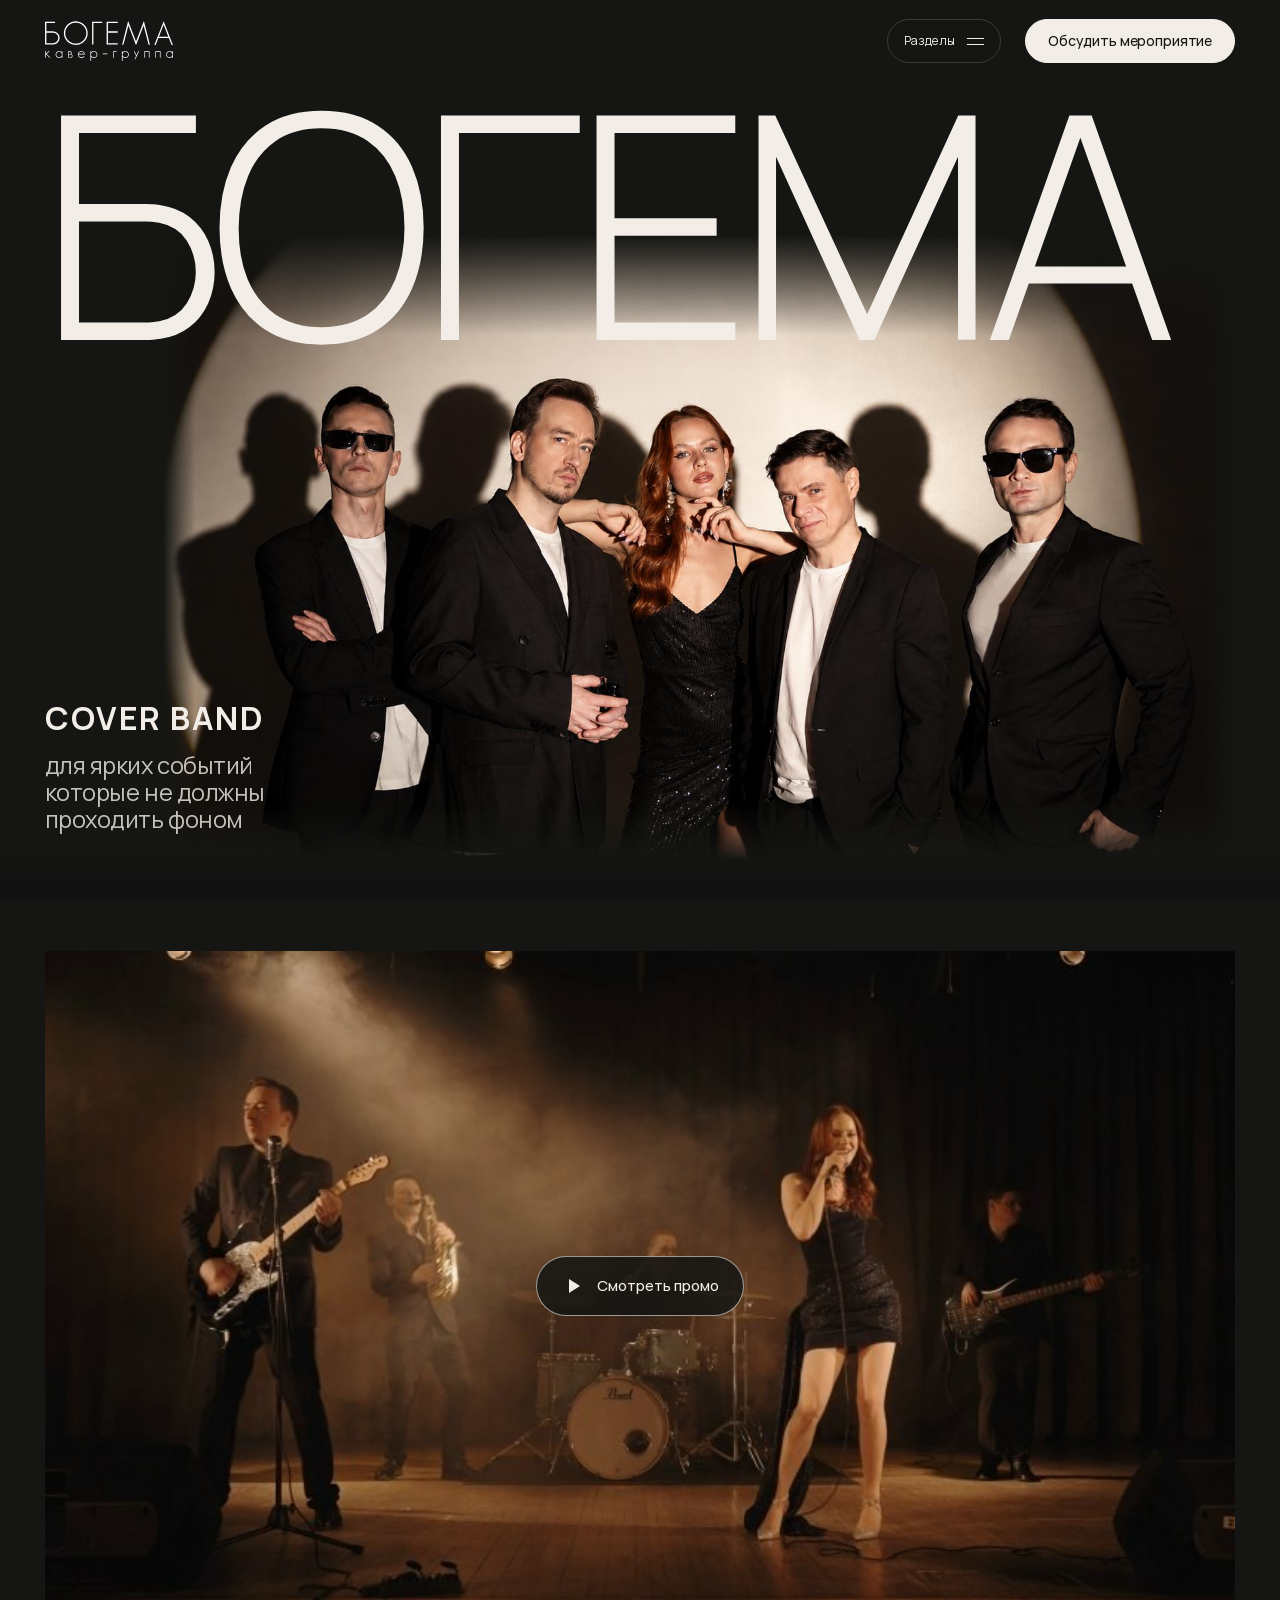
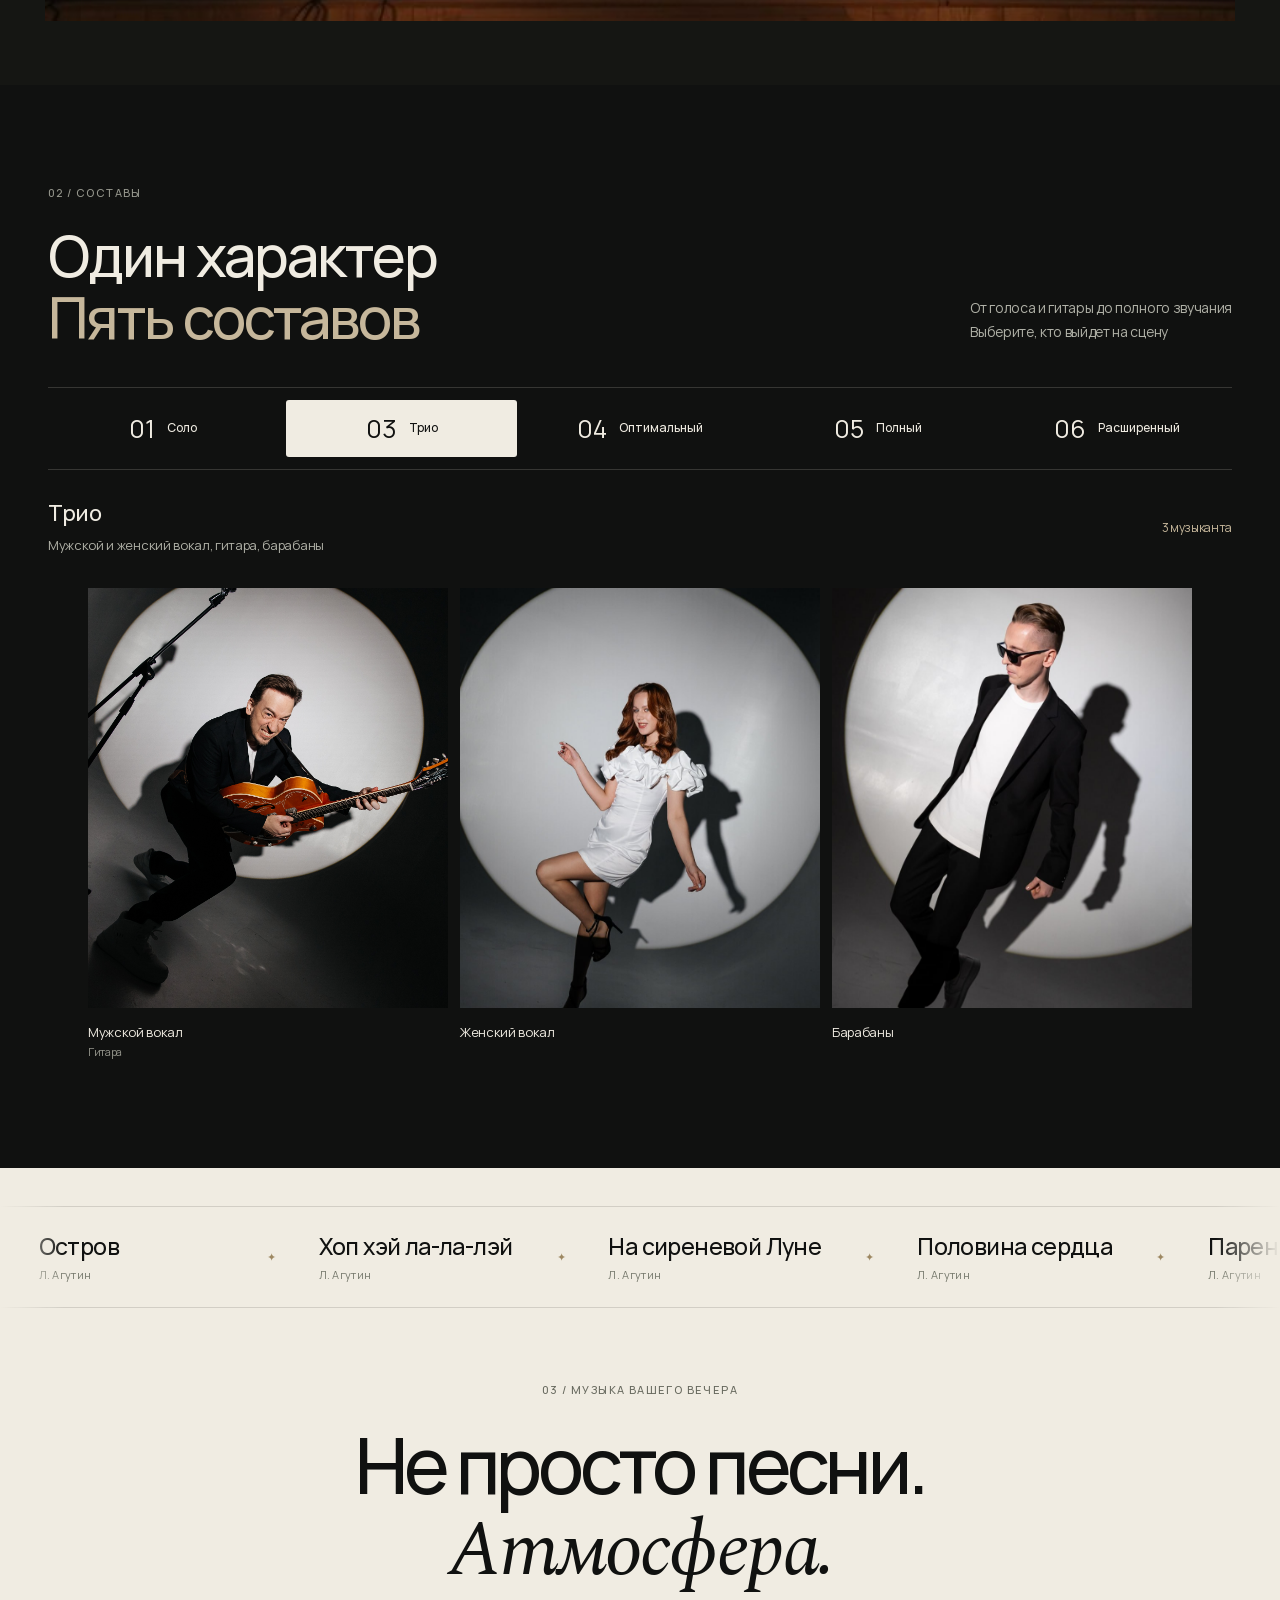
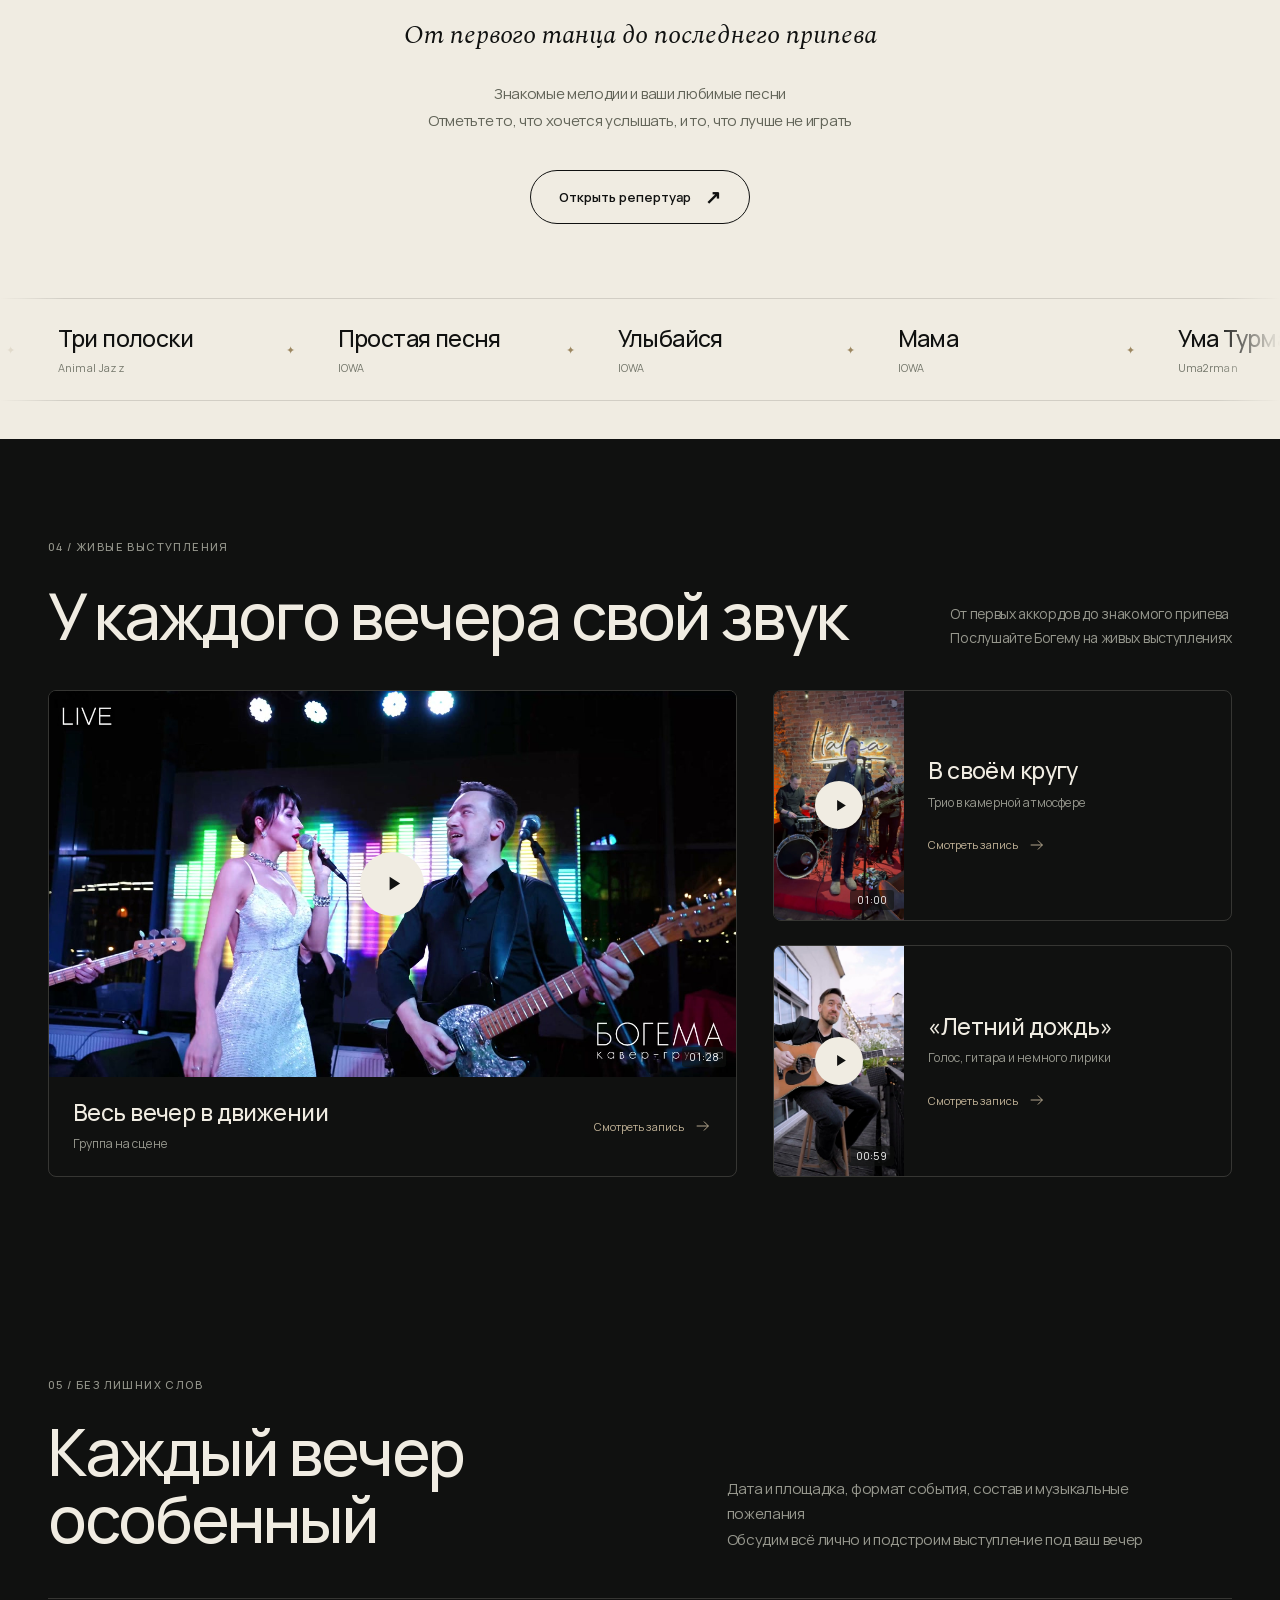
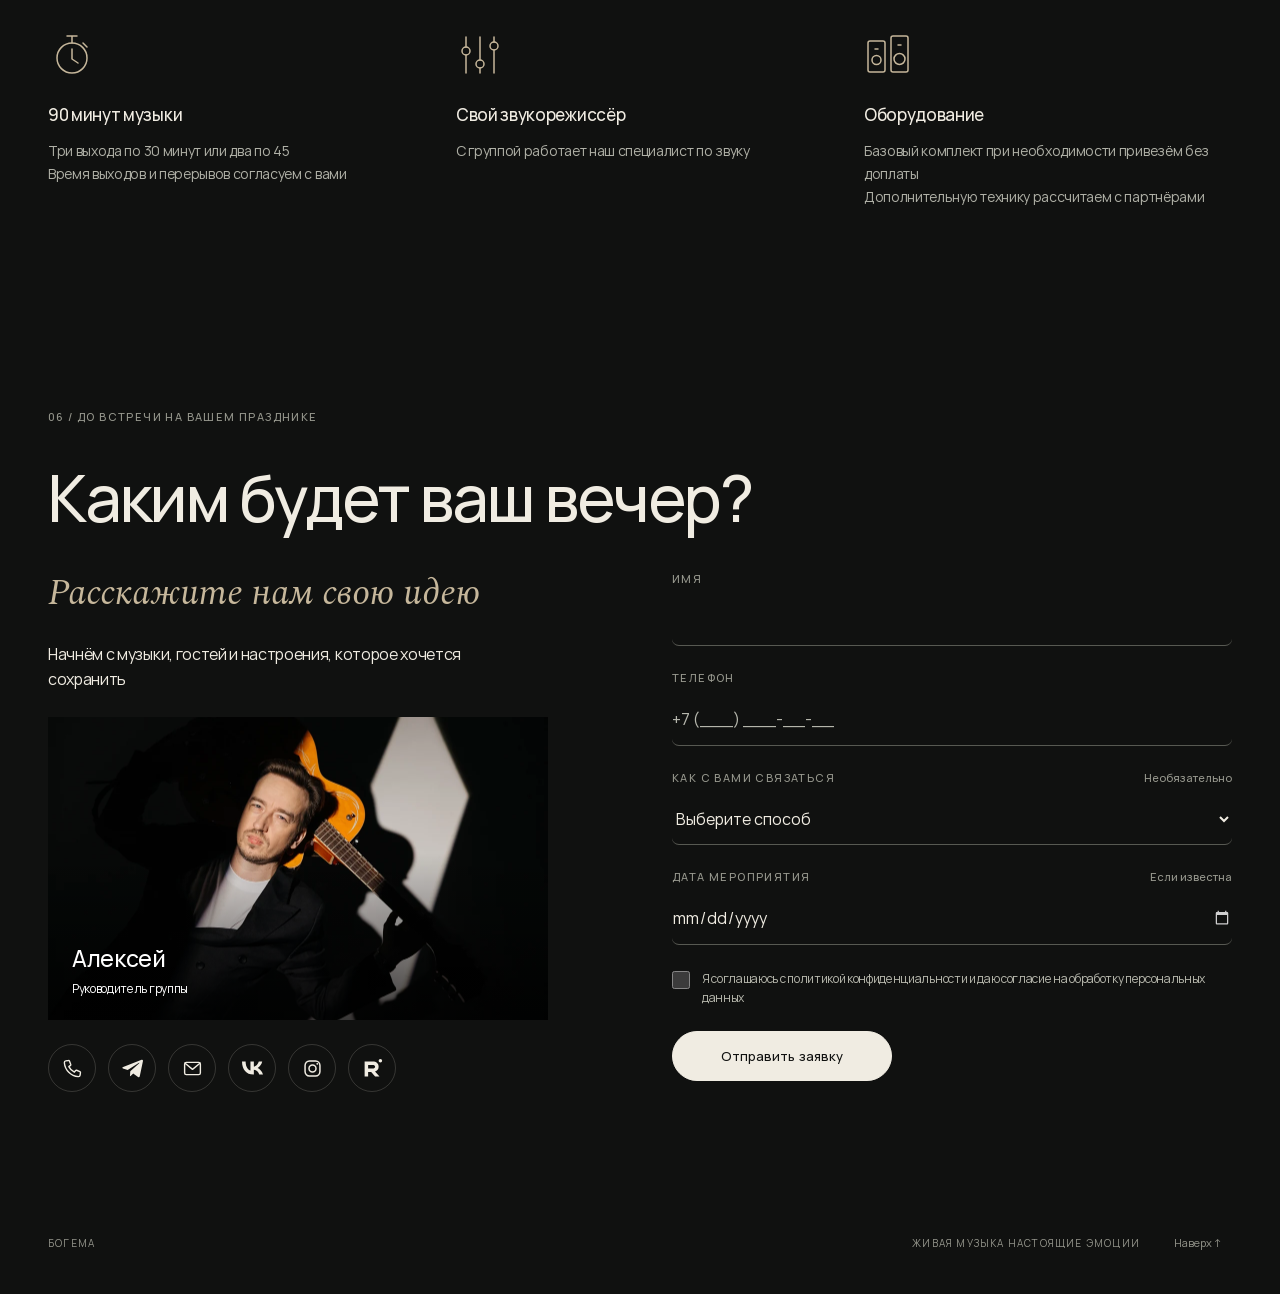
==== commit 4bd6c2db: "Keep complete mobile lineups visible beside selector controls" ====
--- a/index.html
+++ b/index.html
@@ -33,8 +33,8 @@
 <link rel="stylesheet" href="hero-desktop.css?v=20261018-header-cta2">
 <link rel="stylesheet" href="promo-video.css?v=20261018-modal2">
 
-<link rel="stylesheet" href="lineups-interactive.css?v=20261018-original3">
-<script src="lineups-interactive.js?v=20261018-original1" defer></script>
+<link rel="stylesheet" href="lineups-interactive.css?v=20261019-mobile1">
+<script src="lineups-interactive.js?v=20261019-mobile1" defer></script>
 <link rel="stylesheet" href="details-editorial.css?v=20261018-icons1">
 <link rel="stylesheet" href="contact-icons.css?v=20261018-row2">
 </head>
@@ -60,7 +60,7 @@
   </section>
   <section id="formats" class="formats-section section wrap ensemble-section" aria-labelledby="formats-title">
     <div class="ensemble-heading"><div><span class="eyebrow">02 / Составы</span><h2 id="formats-title">Один характер <span>Пять составов</span></h2></div><p>От голоса и гитары до полного звучания<br>Выберите, кто выйдет на сцену</p></div>
-    <div class="ensemble-selector" role="group" aria-label="Выберите состав"><button type="button" class="ensemble-choice" data-ensemble="solo" aria-pressed="false" aria-controls="ensemble-stage"><span>01</span><strong>Соло</strong></button><button type="button" class="ensemble-choice" data-ensemble="trio" aria-pressed="true" aria-controls="ensemble-stage"><span>03</span><strong>Трио</strong></button><button type="button" class="ensemble-choice" data-ensemble="optimal" aria-pressed="false" aria-controls="ensemble-stage"><span>04</span><strong>Оптимальный</strong></button><button type="button" class="ensemble-choice" data-ensemble="full" aria-pressed="false" aria-controls="ensemble-stage"><span>05</span><strong>Полный</strong></button><button type="button" class="ensemble-choice" data-ensemble="extended" aria-pressed="false" aria-controls="ensemble-stage"><span>06</span><strong>Расширенный</strong></button></div>
+    <div class="ensemble-selector" role="group" aria-label="Выберите состав"><button type="button" class="ensemble-choice" data-ensemble="solo" aria-pressed="false" aria-controls="ensemble-stage"><span>01</span><strong>Соло</strong></button><button type="button" class="ensemble-choice" data-ensemble="trio" aria-pressed="true" aria-controls="ensemble-stage"><span>03</span><strong>Трио</strong></button><button type="button" class="ensemble-choice" data-ensemble="optimal" aria-pressed="false" aria-controls="ensemble-stage"><span>04</span><strong>Опти&shy;мальный</strong></button><button type="button" class="ensemble-choice" data-ensemble="full" aria-pressed="false" aria-controls="ensemble-stage"><span>05</span><strong>Полный</strong></button><button type="button" class="ensemble-choice" data-ensemble="extended" aria-pressed="false" aria-controls="ensemble-stage"><span>06</span><strong>Расши&shy;ренный</strong></button></div>
     <div class="ensemble-summary" aria-live="polite" aria-atomic="true"><div><h3 id="ensemble-name">Трио</h3><p id="ensemble-description">Мужской и женский вокал, гитара, барабаны</p></div><span id="ensemble-count">3 музыканта</span></div>
     <div class="ensemble-stage" id="ensemble-stage" data-count="3" aria-label="Участники выбранного состава"><figure class="ensemble-person" data-member="guitar"><div class="ensemble-image"><img src="assets/lineups-original/guitar.jpg?v=3" alt="Мужской вокал, гитара — фотография участника Богемы" loading="lazy" decoding="async"></div><figcaption><span class="ensemble-role">Мужской вокал</span><span class="ensemble-role-detail">Гитара</span></figcaption></figure><figure class="ensemble-person" data-member="vocal"><div class="ensemble-image"><img src="assets/lineups-original/vocal.jpg" alt="Женский вокал — фотография участника Богемы" loading="lazy" decoding="async"></div><figcaption><span class="ensemble-role">Женский вокал</span></figcaption></figure><figure class="ensemble-person" data-member="drums"><div class="ensemble-image"><img src="assets/lineups-original/drums.jpg" alt="Барабаны — фотография участника Богемы" loading="lazy" decoding="async"></div><figcaption><span class="ensemble-role">Барабаны</span></figcaption></figure><figure class="ensemble-person" data-member="bass" hidden><div class="ensemble-image"><img src="assets/lineups-original/bass.jpg" alt="Бас-гитара — фотография участника Богемы" loading="lazy" decoding="async"></div><figcaption><span class="ensemble-role">Бас-гитара</span></figcaption></figure><figure class="ensemble-person" data-member="sax" hidden><div class="ensemble-image"><img src="assets/lineups-original/sax.jpg" alt="Саксофон — фотография участника Богемы" loading="lazy" decoding="async"></div><figcaption><span class="ensemble-role">Саксофон</span></figcaption></figure><figure class="ensemble-person ensemble-keys" data-member="keys" hidden><div class="ensemble-image"><div class="ensemble-key-light" aria-hidden="true"></div><div class="ensemble-keyboard" aria-hidden="true"><i></i><i></i><i></i><i></i><i></i><i></i><i></i><i></i><i></i><i></i><i></i><i></i><i></i><i></i></div><span class="ensemble-key-plus" aria-hidden="true">+</span></div><figcaption><span class="ensemble-role">Клавишные</span></figcaption></figure></div>
   </section>
--- a/lineups-interactive.css
+++ b/lineups-interactive.css
@@ -36,32 +36,48 @@
 #formats .ensemble-key-plus{position:absolute;top:20%;color:var(--gold);font-size:28px;font-weight:300}
 @media(min-width:1400px){#formats .ensemble-image{height:450px}#formats .ensemble-stage{min-height:510px}}
 @media(min-width:810px) and (max-width:1099px){#formats .ensemble-image{height:340px}#formats .ensemble-stage{min-height:400px;gap:8px}#formats .ensemble-choice{gap:8px;padding-inline:6px}#formats .ensemble-choice strong{font-size:11px}#formats .ensemble-role{font-size:11px}}
-@media(max-width:809px){
- #formats .ensemble-heading{display:block;margin-bottom:28px}
- #formats .ensemble-heading>p{margin-top:22px;font-size:13px}
- #formats .ensemble-heading .eyebrow{margin-bottom:20px}
- #formats .ensemble-selector{gap:5px;padding-block:9px}
- #formats .ensemble-choice{flex-direction:column;gap:9px;min-height:80px;padding:10px 2px}
- #formats .ensemble-choice span{font-size:23px}
- #formats .ensemble-choice strong{font-size:10px;overflow-wrap:anywhere}
- #formats .ensemble-summary{margin:22px 0;align-items:flex-start;gap:14px}
- #formats .ensemble-summary h3{font-size:20px}
- #formats .ensemble-summary p{font-size:12px}
- #formats #ensemble-count{font-size:11px;padding-top:6px}
- #formats .ensemble-stage{display:grid;grid-template-columns:repeat(3,minmax(0,1fr));gap:24px 10px;min-height:0;align-items:start}
- #formats .ensemble-stage[data-count="1"]{grid-template-columns:minmax(0,360px);justify-content:center}
- #formats .ensemble-image{height:300px}
- #formats .ensemble-person{max-width:none;width:100%}
- #formats .ensemble-person figcaption{padding-top:12px}
- #formats .ensemble-role{font-size:12px}
+/* Keep the complete mobile lineup beside its controls, with no carousel. */
+@media(max-width:809px), (max-width:1023px) and (max-height:500px){
+ #formats .ensemble-heading{display:block;margin-bottom:20px}
+ #formats .ensemble-heading>p{margin-top:14px;font-size:12px;line-height:1.5}
+ #formats .ensemble-heading .eyebrow{margin-bottom:16px}
+ #formats .ensemble-selector{gap:4px;padding-block:6px}
+ #formats .ensemble-choice{flex-direction:column;gap:5px;min-height:62px;padding:6px 2px}
+ #formats .ensemble-choice span{font-size:20px}
+ #formats .ensemble-choice strong{font-size:10px;line-height:1.2;letter-spacing:-.02em;overflow-wrap:normal;hyphens:manual}
+ #formats .ensemble-summary{display:grid;grid-template-columns:minmax(0,1fr) auto;align-content:start;align-items:baseline;gap:4px 8px;margin:12px 0;min-height:64px}
+ #formats .ensemble-summary>div{display:contents}
+ #formats .ensemble-summary h3{grid-column:1;grid-row:1;font-size:17px;line-height:1.3;margin:0}
+ #formats .ensemble-summary p{grid-column:1/-1;grid-row:2;font-size:11px;line-height:1.4;max-width:none}
+ #formats #ensemble-count{grid-column:2;grid-row:1;font-size:10px;padding:0}
+ #formats .ensemble-stage{--ensemble-image-height:clamp(86px,calc((100svh - 356px)/2),144px);display:grid;grid-template-columns:repeat(6,minmax(0,1fr));gap:12px 8px;min-height:0;align-items:start}
+ #formats .ensemble-person{grid-column:span 2;max-width:none;width:100%}
+ #formats .ensemble-stage[data-count="1"] .ensemble-person{grid-column:2/span 4;max-width:200px;justify-self:center}
+ #formats .ensemble-stage[data-count="4"] .ensemble-person:nth-child(4){grid-column:3/span 2}
+ #formats .ensemble-stage[data-count="5"] .ensemble-person:nth-child(4){grid-column:2/span 2}
+ #formats .ensemble-stage[data-count="5"] .ensemble-person:nth-child(5){grid-column:4/span 2}
+ #formats .ensemble-image{height:var(--ensemble-image-height)}
+ #formats .ensemble-stage[data-count="1"] .ensemble-image{height:calc(var(--ensemble-image-height)*1.6)}
+ #formats .ensemble-person figcaption{padding-top:6px;min-height:38px;line-height:1.3}
+ #formats .ensemble-role{font-size:11px}
+ #formats .ensemble-role-detail{font-size:10px;margin-top:2px}
+ #formats .ensemble-key-light{width:120px}
+ #formats .ensemble-keyboard{top:46%;height:34px;padding:4px 3px 2px;gap:1px}
+ #formats .ensemble-key-plus{top:15%;font-size:20px}
 }
-@media(max-width:540px){
- #formats .ensemble-stage{grid-template-columns:repeat(2,minmax(0,1fr));gap:22px 10px}
- #formats .ensemble-image{height:260px}
- #formats .ensemble-stage[data-count="1"] .ensemble-image{height:360px}
- #formats .ensemble-choice strong{font-size:10px;letter-spacing:-.02em}
- #formats .ensemble-summary{min-height:90px}
+@media(max-width:1023px) and (max-height:500px){
+ #formats .ensemble-selector{padding-block:4px}
+ #formats .ensemble-choice{flex-direction:row;gap:6px;min-height:44px;padding:5px 2px}
+ #formats .ensemble-choice span{font-size:18px}
+ #formats .ensemble-choice strong{font-size:9px}
+ #formats .ensemble-summary{min-height:42px;margin:8px 0}
+ #formats .ensemble-summary h3{font-size:16px}
+ #formats .ensemble-stage{--ensemble-image-height:clamp(70px,calc(100svh - 264px),130px);display:flex;justify-content:center;gap:6px}
+ #formats .ensemble-person{max-width:150px}
+ #formats .ensemble-stage[data-count="1"] .ensemble-person{max-width:150px}
+ #formats .ensemble-stage[data-count="1"] .ensemble-image{height:var(--ensemble-image-height)}
+ #formats .ensemble-person figcaption{min-height:30px;padding-top:4px}
+ #formats .ensemble-role{font-size:10px}
+ #formats .ensemble-role-detail{font-size:9px}
 }
 @media(prefers-reduced-motion:reduce){#formats .ensemble-choice{transition:none}}
-
-@media(max-width:359px){#formats .ensemble-choice strong{font-size:9px}#formats .ensemble-image{height:230px}}
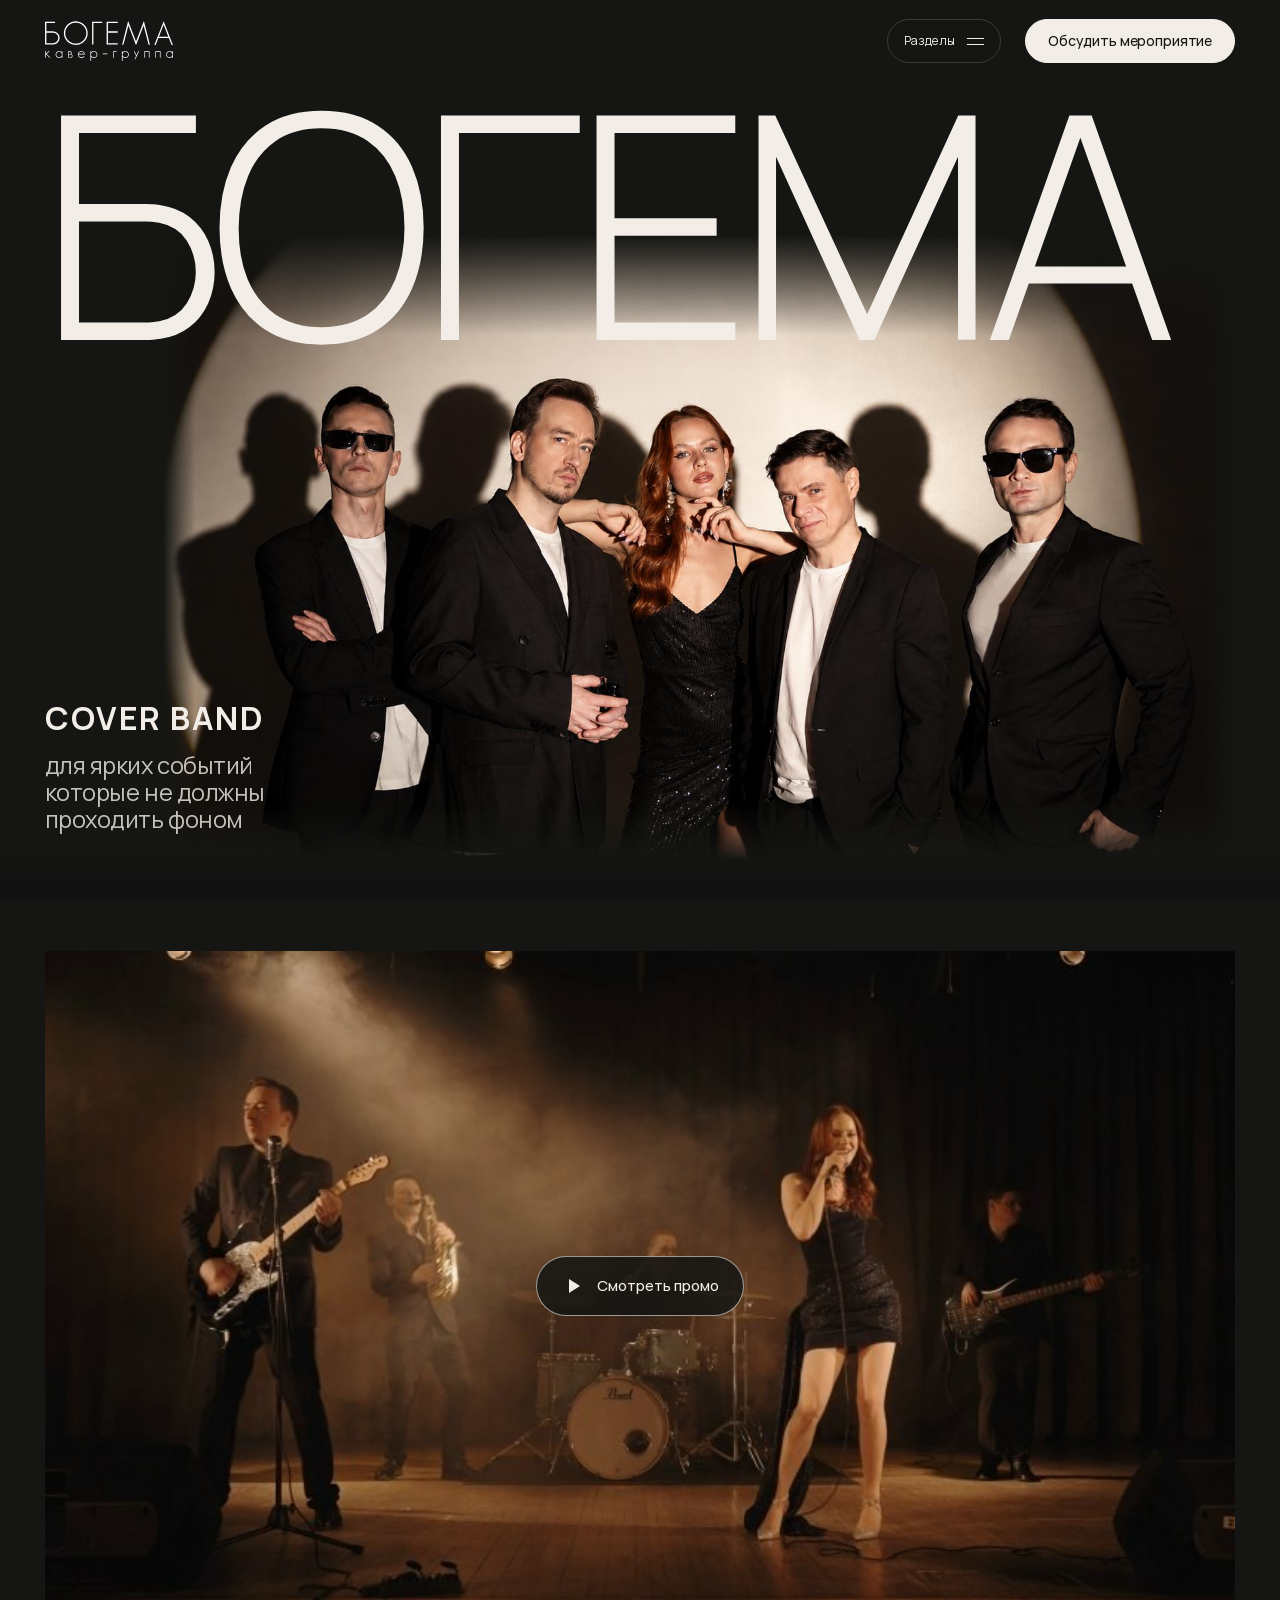
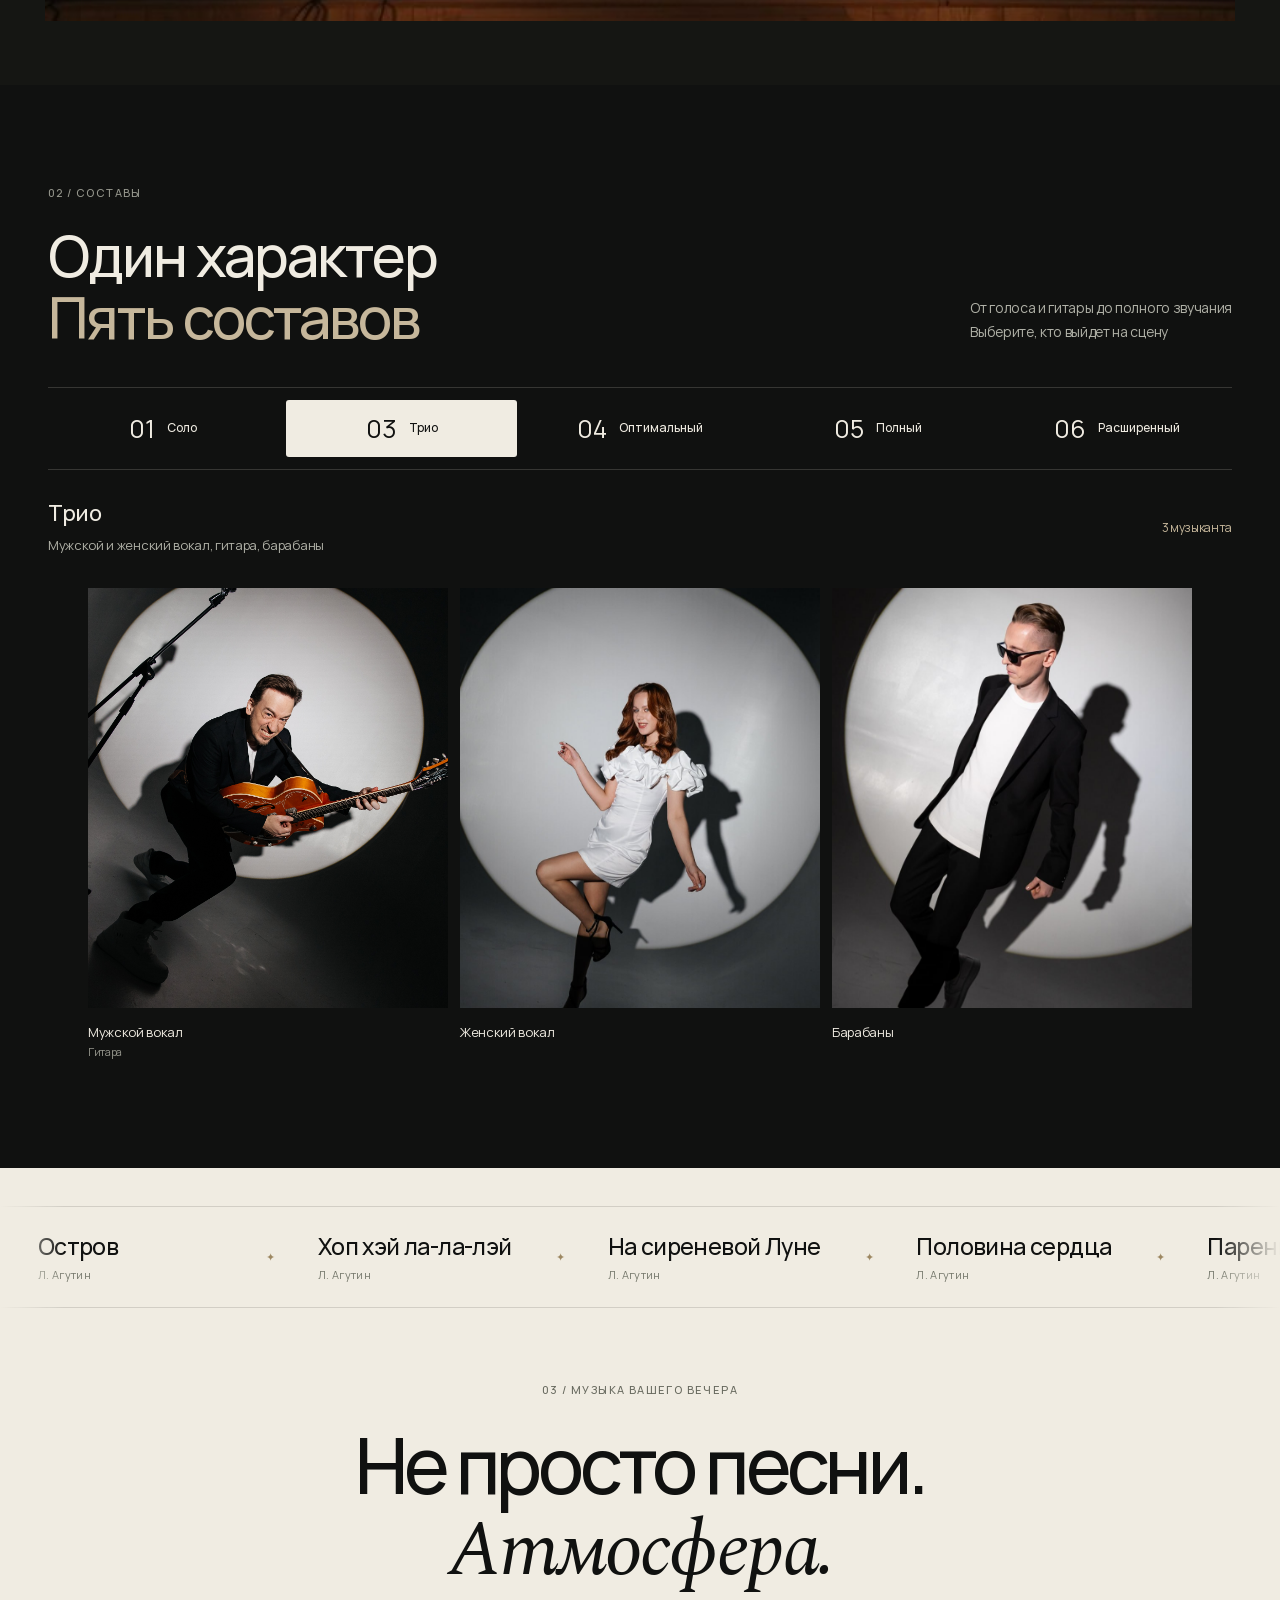
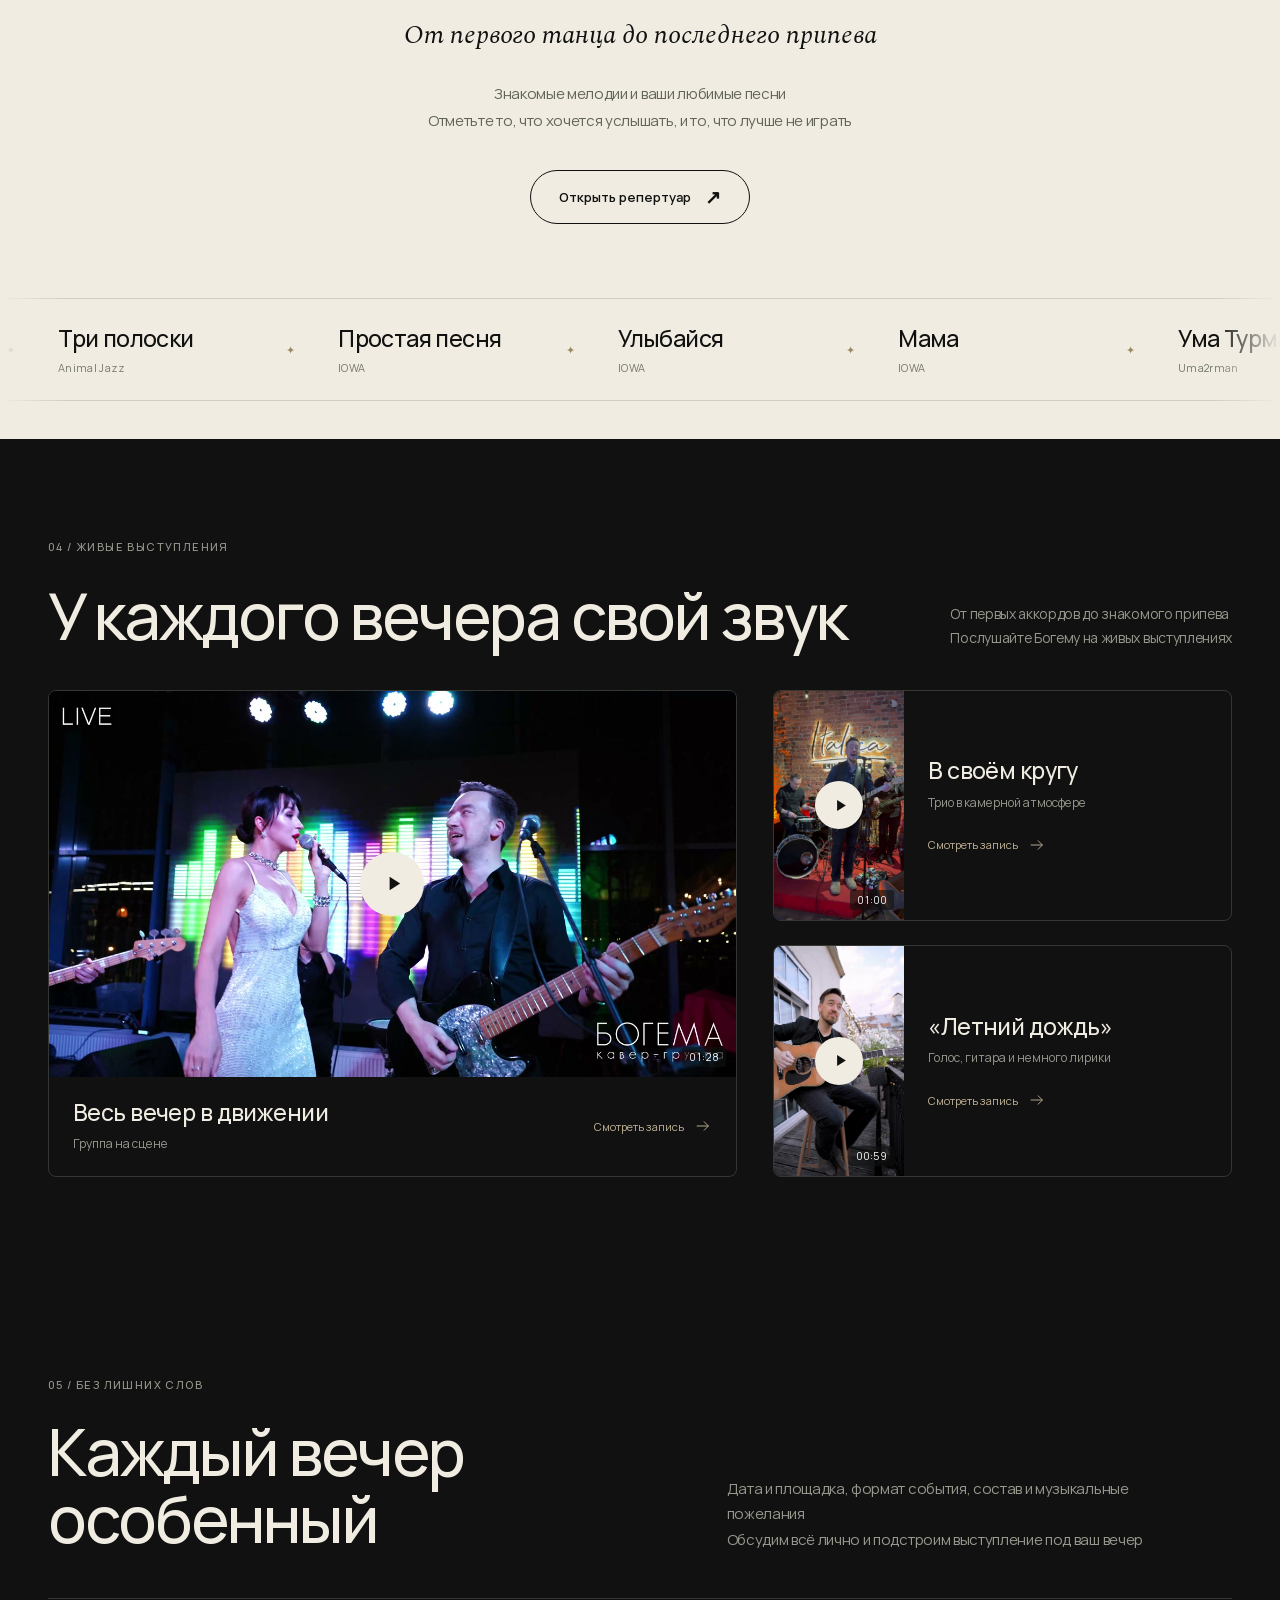
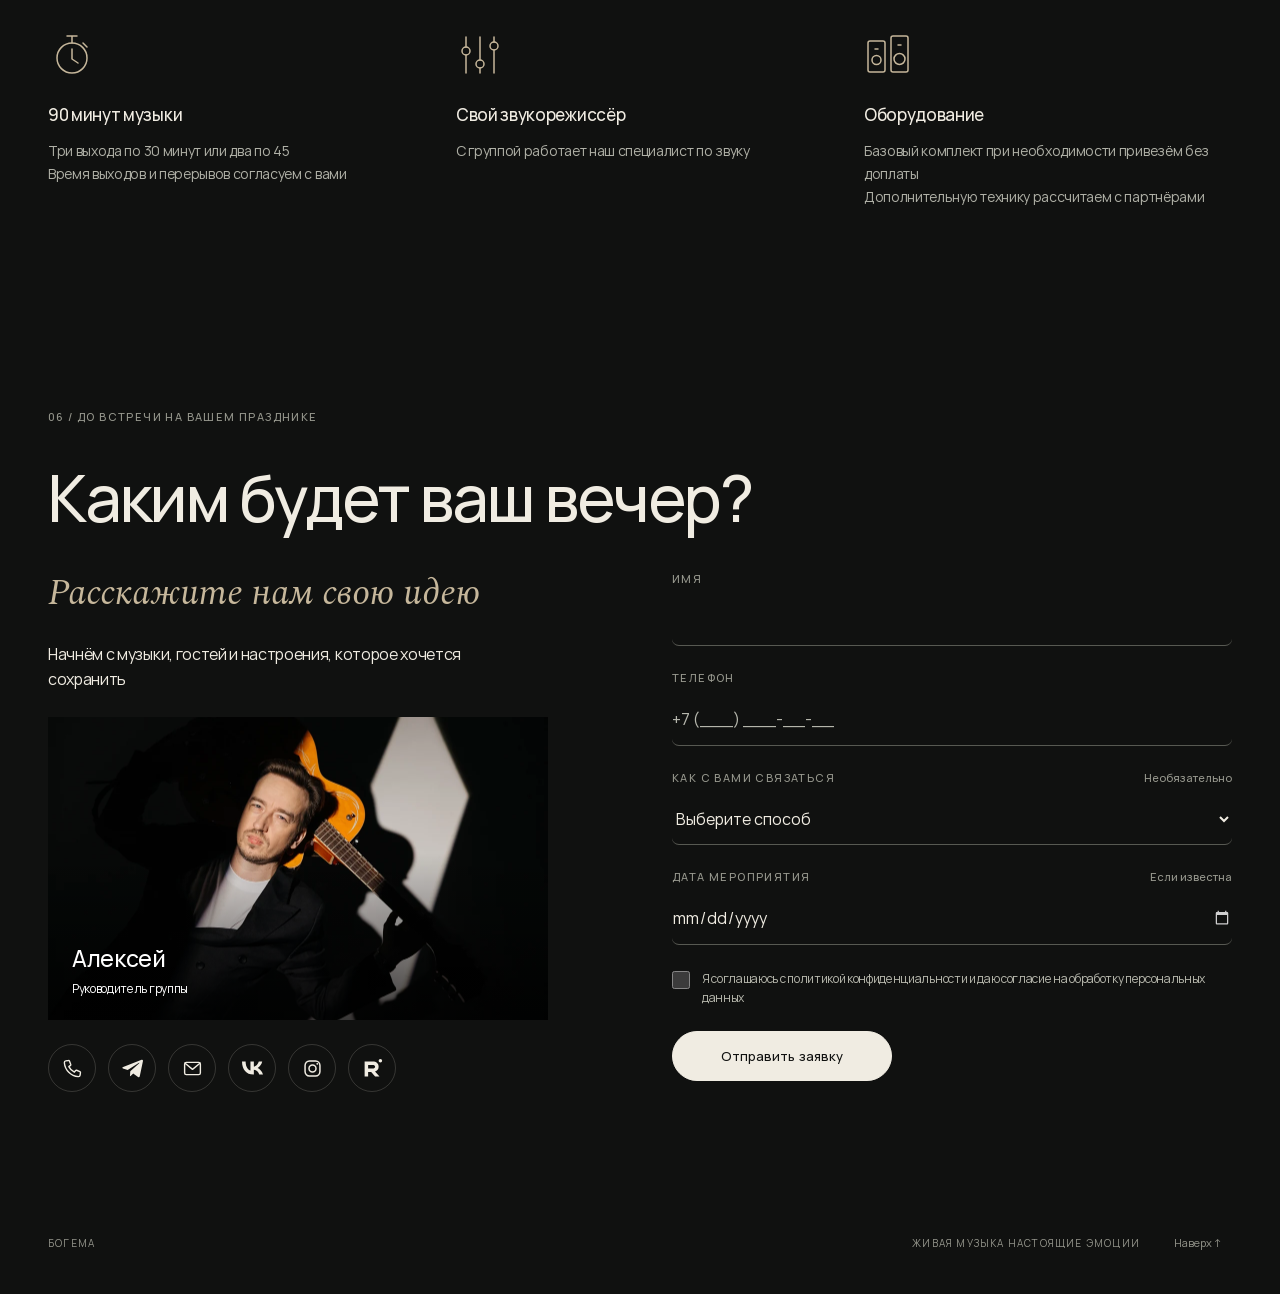
==== commit 23404844: "Preserve full portraits across mobile lineup viewport sizes" ====
--- a/index.html
+++ b/index.html
@@ -33,7 +33,7 @@
 <link rel="stylesheet" href="hero-desktop.css?v=20261018-header-cta2">
 <link rel="stylesheet" href="promo-video.css?v=20261018-modal2">
 
-<link rel="stylesheet" href="lineups-interactive.css?v=20261019-mobile1">
+<link rel="stylesheet" href="lineups-interactive.css?v=20261019-mobile2">
 <script src="lineups-interactive.js?v=20261019-mobile1" defer></script>
 <link rel="stylesheet" href="details-editorial.css?v=20261018-icons1">
 <link rel="stylesheet" href="contact-icons.css?v=20261018-row2">
--- a/lineups-interactive.css
+++ b/lineups-interactive.css
@@ -50,13 +50,14 @@
  #formats .ensemble-summary h3{grid-column:1;grid-row:1;font-size:17px;line-height:1.3;margin:0}
  #formats .ensemble-summary p{grid-column:1/-1;grid-row:2;font-size:11px;line-height:1.4;max-width:none}
  #formats #ensemble-count{grid-column:2;grid-row:1;font-size:10px;padding:0}
- #formats .ensemble-stage{--ensemble-image-height:clamp(86px,calc((100svh - 356px)/2),144px);display:grid;grid-template-columns:repeat(6,minmax(0,1fr));gap:12px 8px;min-height:0;align-items:start}
+ #formats .ensemble-stage{--ensemble-image-height:clamp(86px,min(37vw,calc((100svh - 356px)/2)),280px);display:grid;grid-template-columns:repeat(6,minmax(0,1fr));gap:12px 8px;min-height:0;align-items:start}
  #formats .ensemble-person{grid-column:span 2;max-width:none;width:100%}
  #formats .ensemble-stage[data-count="1"] .ensemble-person{grid-column:2/span 4;max-width:200px;justify-self:center}
  #formats .ensemble-stage[data-count="4"] .ensemble-person:nth-child(4){grid-column:3/span 2}
  #formats .ensemble-stage[data-count="5"] .ensemble-person:nth-child(4){grid-column:2/span 2}
  #formats .ensemble-stage[data-count="5"] .ensemble-person:nth-child(5){grid-column:4/span 2}
  #formats .ensemble-image{height:var(--ensemble-image-height)}
+ #formats .ensemble-image img{object-fit:contain;object-position:50% 50%}
  #formats .ensemble-stage[data-count="1"] .ensemble-image{height:calc(var(--ensemble-image-height)*1.6)}
  #formats .ensemble-person figcaption{padding-top:6px;min-height:38px;line-height:1.3}
  #formats .ensemble-role{font-size:11px}
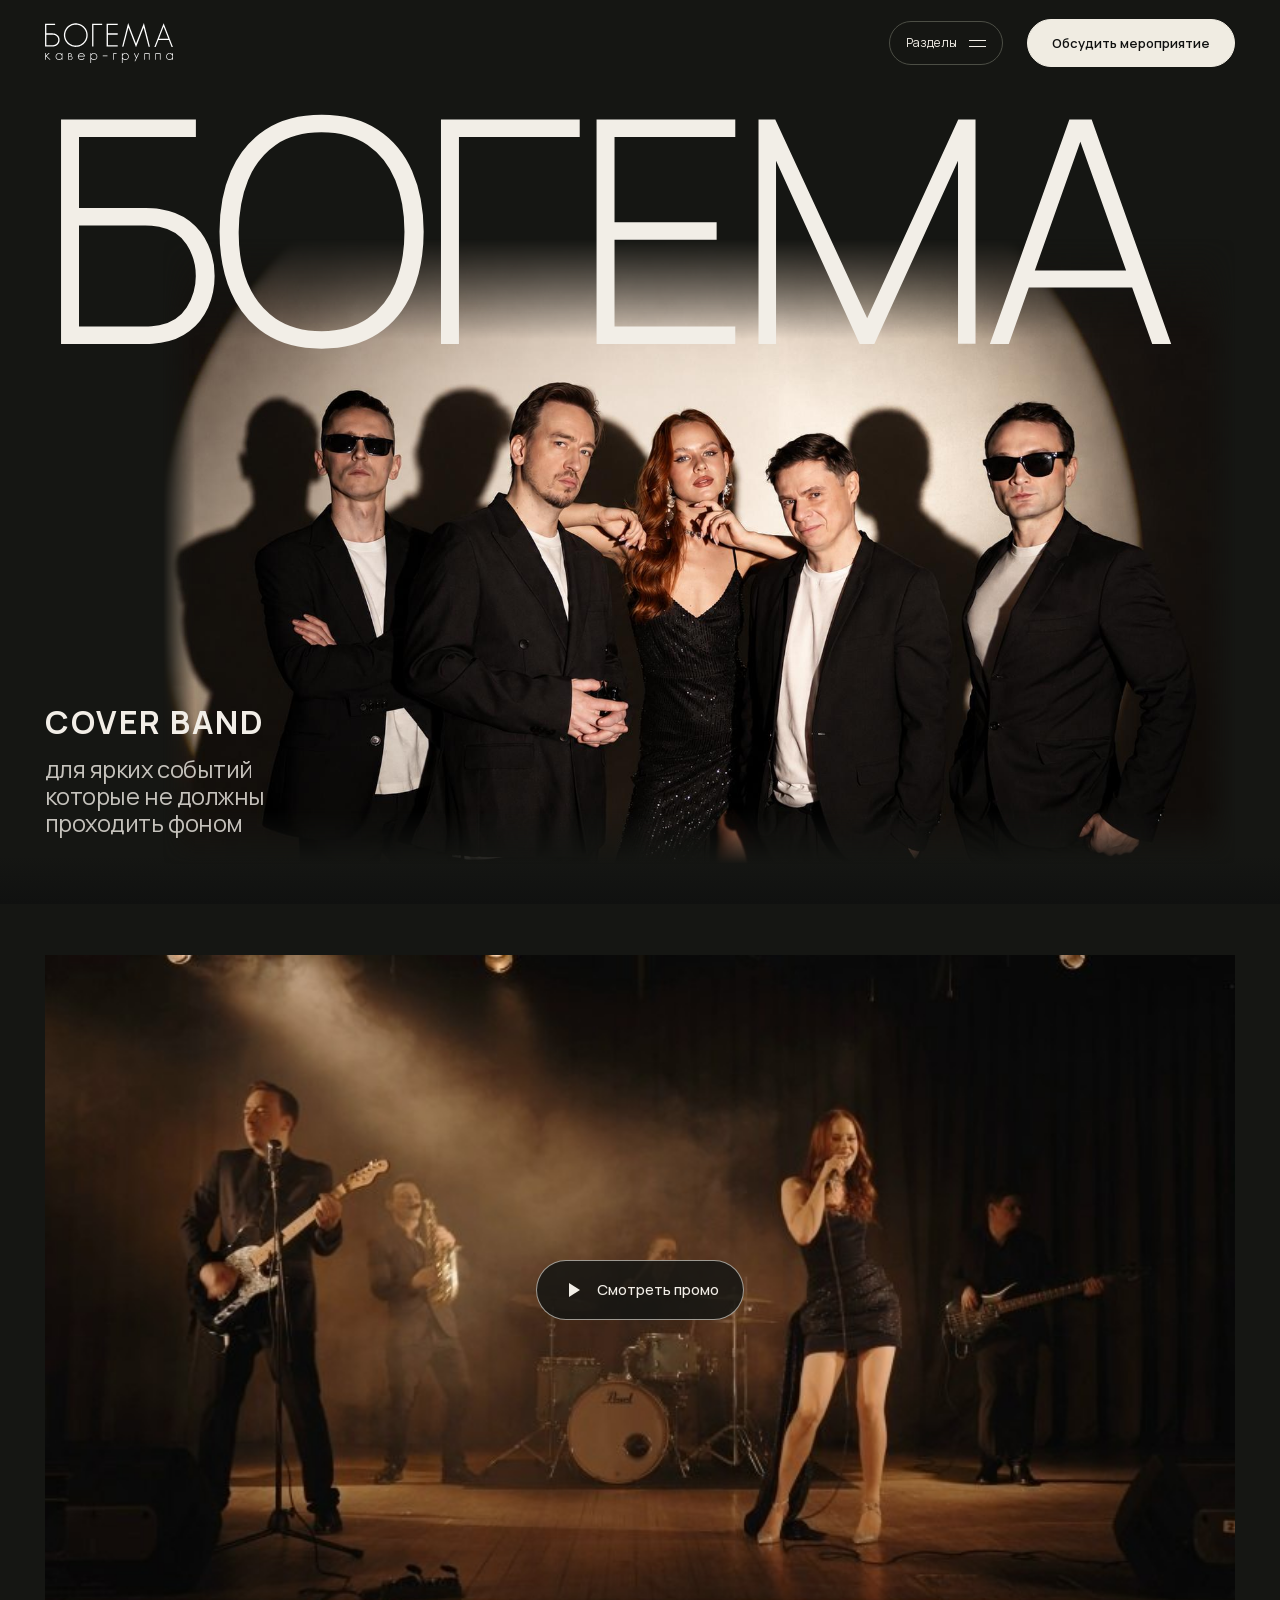
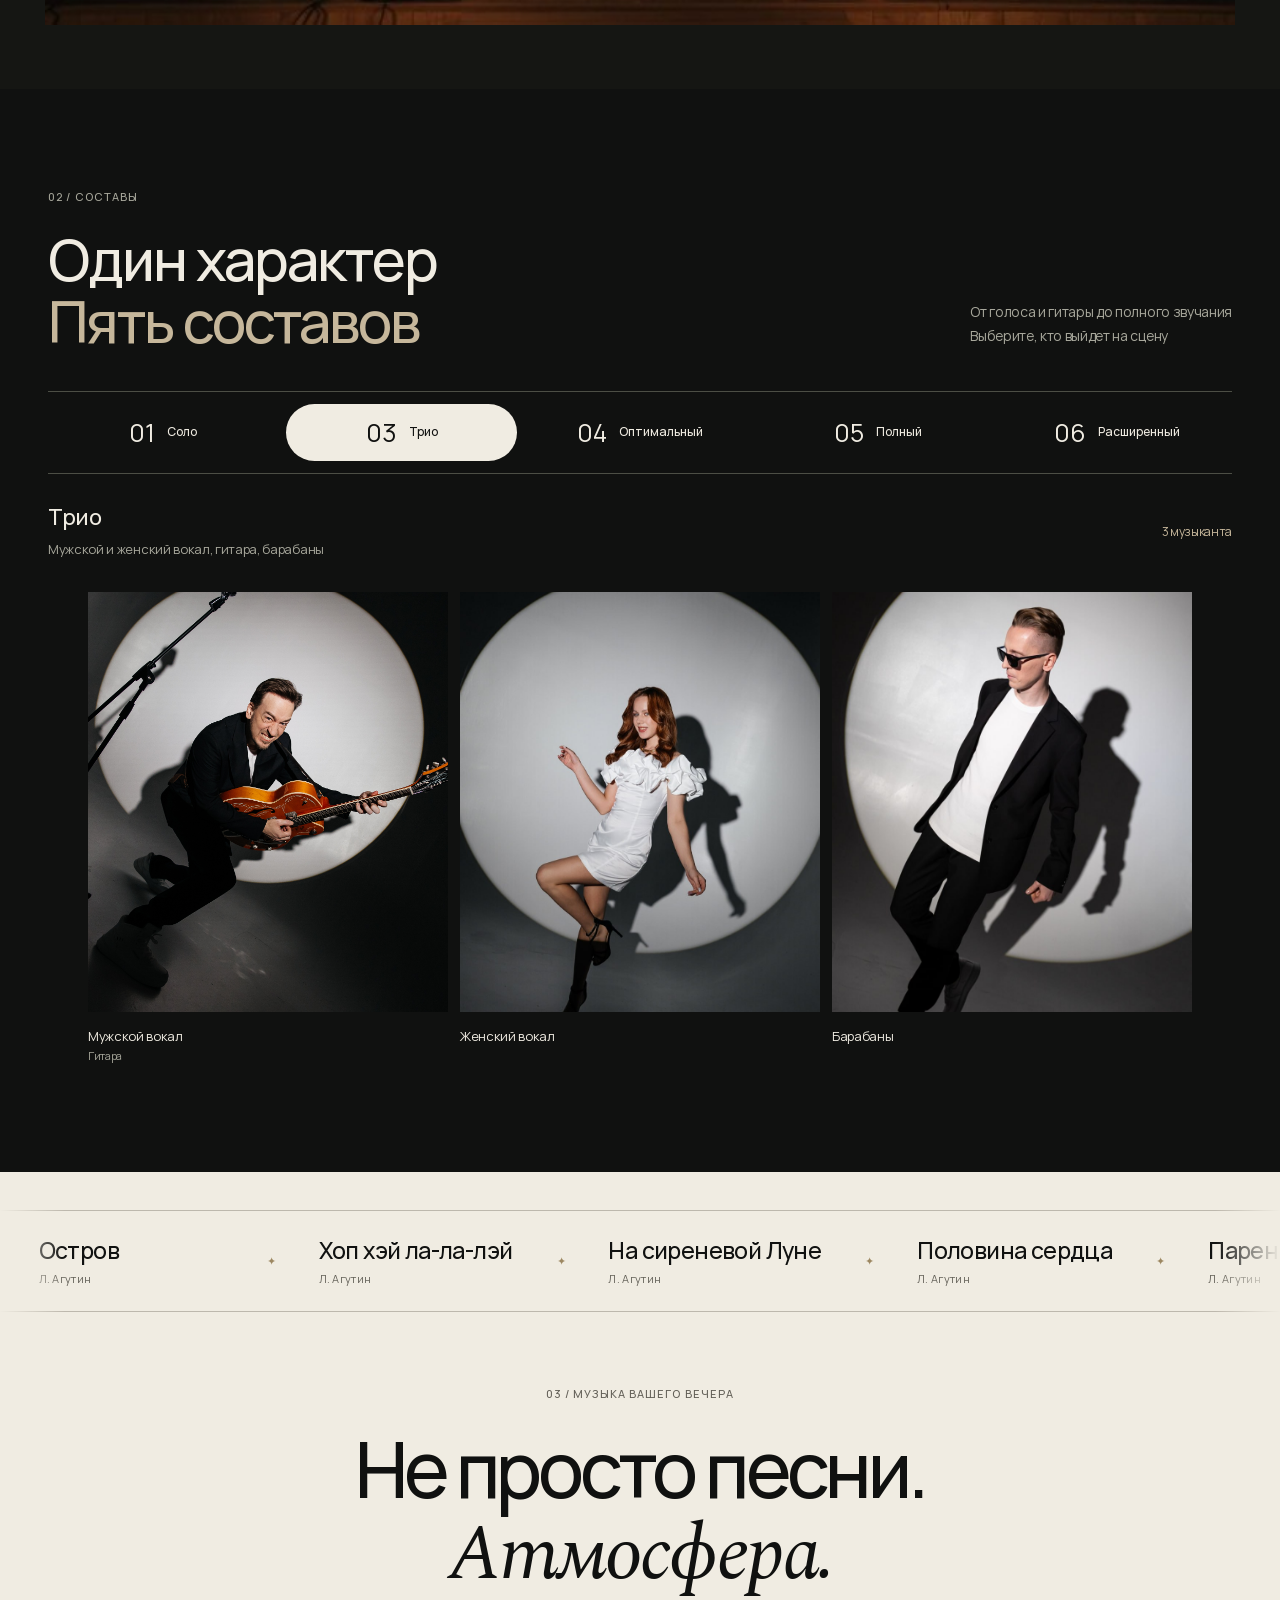
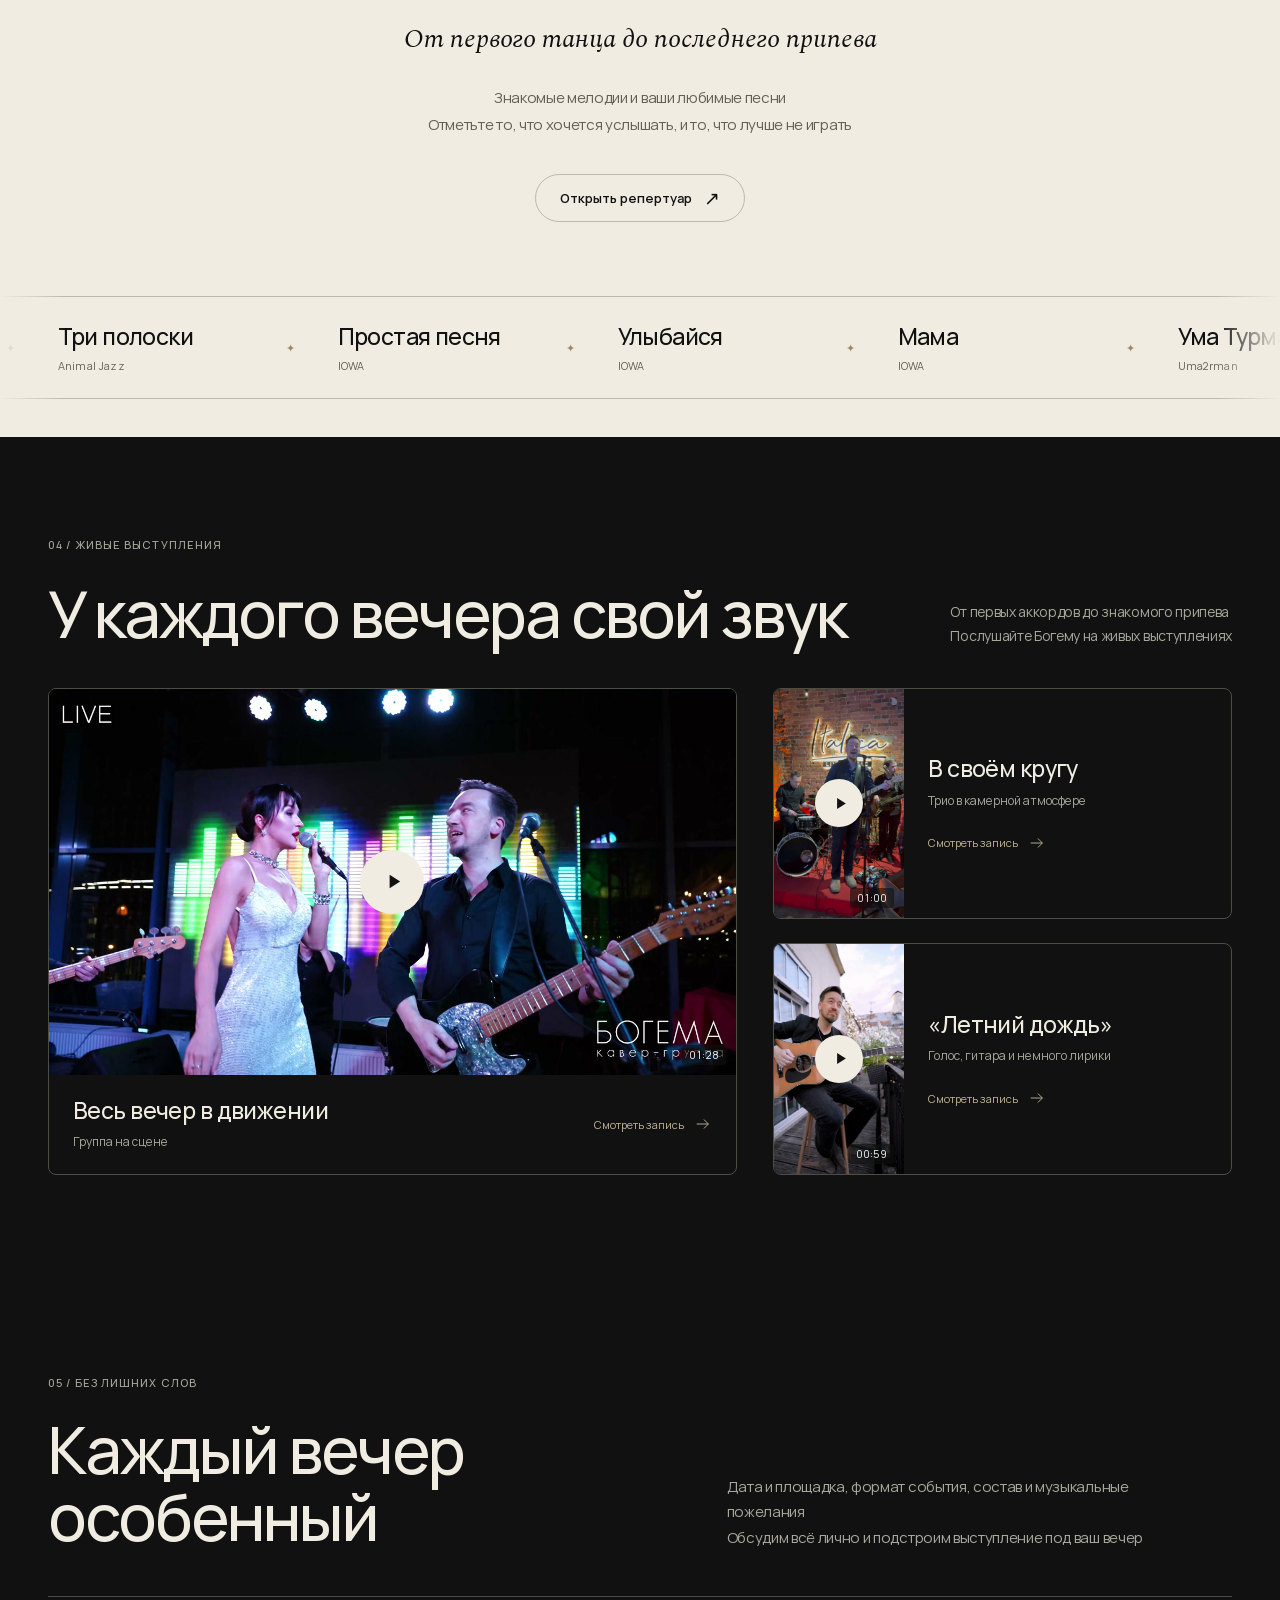
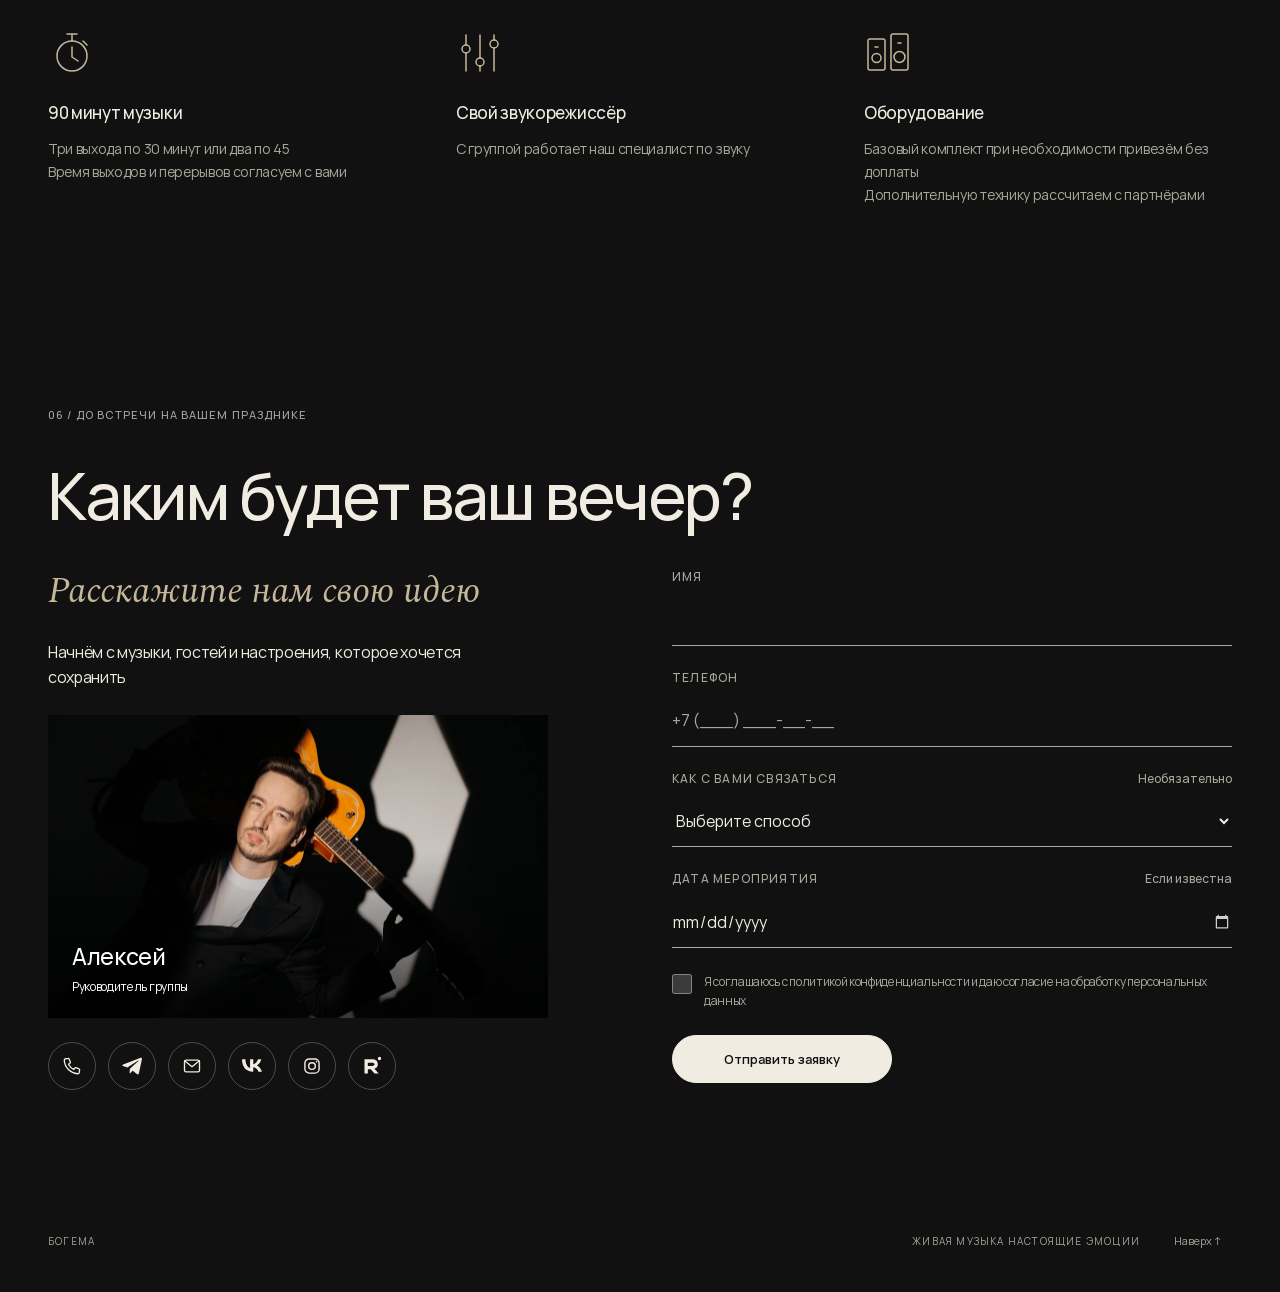
==== commit 71dbbafa: "Unify Bogema typography, themes and interface controls" ====
--- a/index.html
+++ b/index.html
@@ -25,7 +25,7 @@
   <meta name="twitter:image" content="https://dunshaar.github.io/demo_version_bogema/assets/share-bogema-v1.jpg">
   <meta name="twitter:image:alt" content="Пять музыкантов кавер-группы Богема и логотип группы">
   <link rel="icon" href="assets/favicon.svg" type="image/svg+xml">
-  <link rel="stylesheet" href="assets/fonts/fonts.css"><link rel="stylesheet" href="styles.css?v=20261014-ribbons2"><link rel="stylesheet" href="forms.css?v=20261013-framer1">
+  <link rel="stylesheet" href="assets/fonts/fonts.css?v=20261020-stage1"><link rel="stylesheet" href="styles.css?v=20261014-ribbons2"><link rel="stylesheet" href="forms.css?v=20261013-framer1">
   <link rel="stylesheet" href="player.css"><link rel="stylesheet" href="motion.css?v=20261013-framer1">
   <script src="repertoire-ribbons.js?v=20261014-ribbons3" type="module"></script>
   <script src="motion.js?v=20261011-nav3" defer></script><script src="player.js" defer></script><script src="app.js?v=20261014-editorial3" type="module"></script><script src="forms.js?v=20261014-unified1" defer></script>
@@ -37,8 +37,9 @@
 <script src="lineups-interactive.js?v=20261019-mobile1" defer></script>
 <link rel="stylesheet" href="details-editorial.css?v=20261018-icons1">
 <link rel="stylesheet" href="contact-icons.css?v=20261018-row2">
+<link rel="stylesheet" href="assets/bogema-design-system.css?v=20261020-stage1">
 </head>
-<body class="home-page">
+<body class="home-page" data-bogema-theme="dark">
 <a class="skip" href="#main">К содержанию</a>
 <header class="site-header">
   <a class="brand" href="./" aria-label="Богема, главная"><img src="assets/logo.svg" width="5776" height="1824" alt="Богема"></a>
--- a/assets/fonts/fonts.css
+++ b/assets/fonts/fonts.css
@@ -44,3 +44,12 @@
 @font-face { font-family: "Manrope"; src: url("manrope-400-8.woff2"); font-display: swap; font-style: normal; font-weight: 400 }
 @font-face { font-family: "Manrope"; src: url("manrope-800-9.woff2"); font-display: swap; font-style: normal; font-weight: 800 }
 @font-face { font-family: "Manrope"; src: url("manrope-600-10.woff2"); font-display: swap; font-style: normal; font-weight: 600 }
+
+/* The same light Manrope face as the homepage wordmark; full Cyrillic/Latin. */
+@font-face {
+  font-family: "Manrope";
+  src: url("manrope-hero-variable.ttf") format("truetype");
+  font-style: normal;
+  font-weight: 200 300;
+  font-display: swap;
+}
--- a/assets/bogema-design-system.css
+++ b/assets/bogema-design-system.css
@@ -0,0 +1,438 @@
+/* BOGEMA design system, stage 1.
+ * Canonical source: demo_version_bogema/assets/bogema-design-system.css.
+ * The client tool receives an identical copy via tools/sync-design-system.py.
+ * Load after page styles. Page layout and all behavior stay in their own files.
+ */
+:root {
+  --b-font: Manrope, Arial, Helvetica, sans-serif;
+  --b-font-brand: "Manrope Hero", Manrope, Arial, sans-serif;
+  --b-font-editorial: Spectral, Georgia, serif;
+  --b-weight-regular: 400;
+  --b-weight-medium: 500;
+  --b-weight-button: 600;
+  --b-weight-strong: 700;
+  --b-dark: #101110;
+  --b-dark-hero: #151613;
+  --b-dark-surface: #1b1d19;
+  --b-light: #f0ece2;
+  --b-light-surface: #e7e2d7;
+  --b-dark-text: #f0ece2;
+  --b-light-text: #101110;
+  --b-dark-muted: #a8a89c;
+  --b-light-muted: #625f57;
+  --b-dark-line: #4c4e45;
+  --b-light-line: #bdb8ad;
+  --b-dark-accent: #c6b79b;
+  --b-light-accent: #786747;
+  --b-dark-error: #ecaaa0;
+  --b-light-error: #824b44;
+  --b-skip-fill: #824b44;
+  --b-dark-hover: #d8cbb6;
+  --b-light-hover: #34362f;
+  --b-text-body: 16px;
+  --b-text-small: 14px;
+  --b-text-caption: 12px;
+  --b-text-micro: 11px;
+  --b-text-button: 13px;
+  --b-text-song: 16px;
+  --b-text-artist: 12px;
+  --b-text-page: clamp(40px, 5.2vw, 72px);
+  --b-text-section: clamp(36px, 4.45vw, 64px);
+  --b-text-catalog-section: clamp(24px, 2.35vw, 36px);
+  --b-text-workspace-section: 24px;
+  --b-text-editorial: clamp(28px, 2.25vw, 32px);
+  --b-leading-tight: 1.15;
+  --b-leading-title: 1.3;
+  --b-leading-ui: 1.4;
+  --b-leading-body: 1.6;
+  --b-leading-song: 1.25;
+  --b-tracking-heading: -.035em;
+  --b-tracking-body: -.02em;
+  --b-tracking-song: -.018em;
+  --b-tracking-label: .1em;
+  --b-space-1: 4px;
+  --b-space-2: 8px;
+  --b-space-3: 12px;
+  --b-space-4: 16px;
+  --b-space-5: 20px;
+  --b-space-6: 24px;
+  --b-space-8: 32px;
+  --b-space-10: 40px;
+  --b-space-12: 48px;
+  --b-space-16: 64px;
+  --b-container: 1440px;
+  --b-hero-container: 1536px;
+  --b-gutter: 48px;
+  --b-control: 48px;
+  --b-control-compact: 44px;
+  --b-field: 52px;
+  --b-radius-control: 999px;
+  --b-radius-surface: 12px;
+  --b-radius-field: 0px;
+  --b-icon: 20px;
+  --b-icon-small: 18px;
+  --b-line-width: 1px;
+  --b-focus-width: 2px;
+  --b-focus-offset: 3px;
+  --b-transition: 180ms ease;
+}
+[data-bogema-theme="dark"] {
+  --b-bg: var(--b-dark);
+  --b-surface: var(--b-dark-surface);
+  --b-text: var(--b-dark-text);
+  --b-muted: var(--b-dark-muted);
+  --b-line: var(--b-dark-line);
+  --b-accent: var(--b-dark-accent);
+  --b-error: var(--b-dark-error);
+  --b-primary: var(--b-light);
+  --b-on-primary: var(--b-dark);
+  --b-primary-hover: var(--b-dark-hover);
+  color-scheme: dark;
+}
+[data-bogema-theme="light"], .home-page .repertoire-teaser {
+  --b-bg: var(--b-light);
+  --b-surface: var(--b-light-surface);
+  --b-text: var(--b-light-text);
+  --b-muted: var(--b-light-muted);
+  --b-line: var(--b-light-line);
+  --b-accent: var(--b-light-accent);
+  --b-error: var(--b-light-error);
+  --b-primary: var(--b-dark);
+  --b-on-primary: var(--b-light);
+  --b-primary-hover: var(--b-light-hover);
+  color-scheme: light;
+}
+/* Bridge the old page variables to one set of theme tokens. */
+[data-bogema-theme], .home-page .repertoire-teaser {
+  --bg: var(--b-bg);
+  --surface: var(--b-surface);
+  --ink: var(--b-text);
+  --muted: var(--b-muted);
+  --gold: var(--b-accent);
+  --line: var(--b-line);
+  --pad: var(--b-gutter);
+  --rep-bg: var(--b-bg);
+  --rep-ink: var(--b-text);
+  --rep-muted: var(--b-muted);
+  --rep-muted-dark: var(--b-muted);
+  --rep-brass: var(--b-accent);
+  --rep-gold: var(--b-accent);
+  --rep-line: var(--b-line);
+  --rep-stroke: var(--b-line);
+  --rep-font: var(--b-font);
+}
+body[data-bogema-theme] {
+  background: var(--b-bg);
+  color: var(--b-text);
+  font-family: var(--b-font);
+  font-weight: var(--b-weight-regular);
+  font-synthesis: none;
+  font-size: var(--b-text-body);
+  line-height: var(--b-leading-body);
+  letter-spacing: var(--b-tracking-body);
+}
+[data-bogema-theme] ::selection { background: var(--b-accent); color: var(--b-bg); }
+.home-page .wrap:not(.hero), .catalog-page .rep-shell, .repertoire-page .wrap {
+  max-width: var(--b-container);
+  padding-inline: var(--b-gutter);
+}
+/* Shared typography: the giant hero wordmark keeps its existing art direction. */
+.home-page .eyebrow, .repertoire-page .rep-eyebrow,
+.repertoire-page .rep-list-heading > span {
+  font-family: var(--b-font);
+  font-size: var(--b-text-micro);
+  font-weight: var(--b-weight-medium);
+  line-height: var(--b-leading-ui);
+  letter-spacing: var(--b-tracking-label);
+  color: var(--b-muted);
+}
+.home-page .serif-accent, .home-page .repertoire-center h2 span,
+.repertoire-page .rep-guide-heading h2 {
+  font-family: var(--b-font-editorial);
+  font-style: italic;
+  font-weight: var(--b-weight-regular);
+}
+.repertoire-page .rep-intro h1 {
+  font-size: var(--b-text-page);
+  font-weight: var(--b-weight-medium);
+  line-height: var(--b-leading-tight);
+  letter-spacing: var(--b-tracking-heading);
+}
+.catalog-page .rep-section h2 {
+  font-size: var(--b-text-catalog-section);
+  line-height: var(--b-leading-tight);
+  letter-spacing: var(--b-tracking-heading);
+}
+.repertoire-page .rep-list-heading h2 {
+  font-size: var(--b-text-workspace-section);
+  line-height: var(--b-leading-title);
+  letter-spacing: var(--b-tracking-heading);
+}
+.repertoire-page .rep-guide-heading h2 { font-size: var(--b-text-editorial); }
+.catalog-page .rep-song-title, .repertoire-page .rep-song-info h3 {
+  font-family: var(--b-font);
+  font-size: var(--b-text-song);
+  font-weight: var(--b-weight-medium);
+  line-height: var(--b-leading-song);
+  letter-spacing: var(--b-tracking-song);
+  color: var(--b-text);
+}
+.catalog-page .rep-song-artist, .repertoire-page .rep-song-artist,
+.catalog-page .rep-song-note {
+  font-family: var(--b-font);
+  font-size: var(--b-text-artist);
+  font-weight: var(--b-weight-regular);
+  line-height: var(--b-leading-title);
+  letter-spacing: 0;
+  color: var(--b-muted);
+}
+.repertoire-page .rep-song-number { color: var(--b-muted); }
+.repertoire-page .rep-song-row[data-status="want"] h3 { font-weight: var(--b-weight-strong); }
+.repertoire-page .rep-song-row[data-status="skip"] h3,
+.repertoire-page .rep-song-row[data-status="skip"] .rep-song-artist { color: var(--b-error); }
+/* Shared geometry, primary and secondary variants. No video-control selectors. */
+.home-page .button, .home-page .desktop-hero-nav a,
+.catalog-page .rep-back, .repertoire-page .rep-primary, .repertoire-page .rep-secondary,
+[data-bogema-theme] .bf-primary, [data-bogema-theme] .bf-secondary {
+  display: inline-flex;
+  align-items: center;
+  justify-content: center;
+  gap: var(--b-space-3);
+  min-height: var(--b-control);
+  max-width: 100%;
+  padding: 12px var(--b-space-6);
+  border: var(--b-line-width) solid var(--b-line);
+  border-radius: var(--b-radius-control);
+  background: transparent;
+  color: var(--b-text);
+  font-family: var(--b-font);
+  font-size: var(--b-text-button);
+  font-weight: var(--b-weight-button);
+  line-height: var(--b-leading-ui);
+  letter-spacing: 0;
+  text-align: center;
+  text-decoration: none;
+  box-shadow: none;
+  transition: background-color var(--b-transition), color var(--b-transition), border-color var(--b-transition);
+}
+.home-page .button-fill, .home-page .header-request, .home-page .desktop-hero-nav a,
+.repertoire-page .rep-primary, [data-bogema-theme] .bf-primary {
+  background: var(--b-primary);
+  border-color: var(--b-primary);
+  color: var(--b-on-primary);
+}
+.home-page .button:hover, .catalog-page .rep-back:hover,
+.repertoire-page .rep-secondary:not(:disabled):hover, [data-bogema-theme] .bf-secondary:not(:disabled):hover {
+  background: var(--b-surface);
+  border-color: var(--b-text);
+  color: var(--b-text);
+}
+.home-page .button-fill:hover, .home-page .header-request:hover, .home-page .desktop-hero-nav a:hover,
+.repertoire-page .rep-primary:hover, [data-bogema-theme] .bf-primary:not(:disabled):hover {
+  background: var(--b-primary-hover);
+  border-color: var(--b-primary-hover);
+  color: var(--b-on-primary);
+}
+.home-page .button:active, .home-page .desktop-hero-nav a:active,
+.catalog-page .rep-back:active, .repertoire-page .rep-primary:active,
+.repertoire-page .rep-secondary:active, [data-bogema-theme] .bf-primary:active {
+  box-shadow: inset 0 0 0 2px var(--b-accent);
+}
+[data-bogema-theme] .bf-primary::after { display: none; }
+[data-bogema-theme] .bf-primary:disabled, [data-bogema-theme] .bf-secondary:disabled,
+.repertoire-page .rep-secondary:disabled, .repertoire-page .rep-text-button:disabled {
+  opacity: .5;
+  cursor: default;
+}
+/* Keep the already agreed visually active client demo button, without enabling delivery. */
+.repertoire-page .bf-form[data-state="draft"][data-delivery-enabled="false"] .bf-primary:disabled {
+  opacity: 1;
+}
+.repertoire-page .bf-form[data-state="draft"][data-delivery-enabled="false"] .bf-primary:disabled:hover {
+  background: var(--b-primary-hover);
+  border-color: var(--b-primary-hover);
+}
+.home-page .button > svg, .catalog-page .rep-back svg,
+.repertoire-page .rep-primary svg, .repertoire-page .rep-secondary svg {
+  width: var(--b-icon);
+  height: var(--b-icon);
+  flex: none;
+}
+/* Visible keyboard focus, scoped to the three interfaces. */
+[data-bogema-theme] :where(a,button,summary,input,select,textarea,[tabindex]):focus-visible {
+  outline: var(--b-focus-width) solid var(--b-accent);
+  outline-offset: var(--b-focus-offset);
+}
+.home-page .menu-button { min-height: var(--b-control-compact); }
+.home-page .contact-link { border-color: var(--b-line); }
+.home-page .contact-link .contact-icon { width: var(--b-icon); height: var(--b-icon); }
+.home-page .site-nav a, .home-page .menu-dialog a { min-height: var(--b-control-compact); }
+/* Underlined fields are shared with the existing homepage, including labels. */
+[data-bogema-theme] .bf-field label, .repertoire-page .rep-search > label {
+  font: var(--b-weight-medium) var(--b-text-caption)/var(--b-leading-ui) var(--b-font);
+  letter-spacing: var(--b-tracking-label);
+  text-transform: uppercase;
+  color: var(--b-muted);
+  margin-bottom: var(--b-space-2);
+}
+[data-bogema-theme] .bf-optional {
+  font-size: var(--b-text-caption);
+  letter-spacing: 0;
+  text-transform: none;
+  color: var(--b-muted);
+}
+[data-bogema-theme] .bf-fields { gap: var(--b-space-6); }
+[data-bogema-theme] .bf-field input, [data-bogema-theme] .bf-field select {
+  min-height: var(--b-field);
+  padding: var(--b-space-3) 0;
+  border: 0;
+  border-bottom: var(--b-line-width) solid var(--b-muted);
+  border-radius: var(--b-radius-field);
+  background: transparent;
+  color: var(--b-text);
+  font: var(--b-weight-regular) var(--b-text-body)/var(--b-leading-ui) var(--b-font);
+}
+[data-bogema-theme] .bf-field input::placeholder,
+.repertoire-page .rep-search input::placeholder { color: var(--b-muted); opacity: 1; }
+[data-bogema-theme] .bf-field input:hover, [data-bogema-theme] .bf-field select:hover {
+  background: transparent;
+  border-color: var(--b-text);
+}
+[data-bogema-theme] .bf-field input:focus-visible, [data-bogema-theme] .bf-field select:focus-visible {
+  outline: 0;
+  box-shadow: 0 2px 0 var(--b-accent);
+  border-color: var(--b-accent);
+}
+[data-bogema-theme] .bf-field [aria-invalid="true"] { border-color: var(--b-error); }
+[data-bogema-theme] .bf-field-error, [data-bogema-theme] .bf-storage-warning { color: var(--b-error); }
+[data-bogema-theme] .bf-status { color: var(--b-accent); font-size: var(--b-text-small); }
+[data-bogema-theme] .bf-consent {
+  border: 0;
+  padding: 0;
+  margin-top: var(--b-space-6);
+}
+[data-bogema-theme] .bf-consent .bf-check {
+  gap: var(--b-space-3);
+  color: var(--b-muted);
+  font-size: var(--b-text-caption);
+  line-height: var(--b-leading-body);
+  min-height: var(--b-control-compact);
+}
+[data-bogema-theme] .bf-consent input {
+  width: 20px;
+  height: 20px;
+  flex: none;
+  accent-color: var(--b-accent);
+}
+[data-bogema-theme] .bf-text-button, .repertoire-page .rep-text-button {
+  color: var(--b-accent);
+  font-size: var(--b-text-button);
+  font-family: var(--b-font);
+  min-height: var(--b-control-compact);
+  text-decoration: underline;
+  text-decoration-thickness: var(--b-line-width);
+  text-underline-offset: 4px;
+}
+[data-bogema-theme] .bf-text-button:hover, .repertoire-page .rep-text-button:hover {
+  color: var(--b-text);
+}
+/* Homepage integration: composition and the special hero/ribbon scale stay intact. */
+.home-page .repertoire-teaser { background: var(--b-bg); color: var(--b-text); }
+.home-page .repertoire-center .teaser-description,
+.home-page .repertoire-ribbon-song > span { color: var(--b-muted); }
+.home-page .repertoire-ribbon { border-color: var(--b-line); }
+.home-page .repertoire-center .repertoire-option { min-height: var(--b-control); }
+.home-page .details-lead, .home-page .performance-details p,
+.home-page .contact-addresses, .home-page .live-summary-note,
+.home-page #formats .ensemble-heading > p, .home-page #formats .ensemble-summary p {
+  color: var(--b-muted);
+}
+.home-page #formats .ensemble-choice { border-radius: var(--b-radius-control); }
+.home-page .bf-confirmation h3 { font-family: var(--b-font-editorial); }
+/* Public catalog: six independent compact sections; no selection UI. */
+.catalog-page .rep-navigation { margin-bottom: var(--b-space-6); }
+.catalog-page .rep-identity :is(h1,p,.rep-divider) { color: var(--b-accent); }
+.catalog-page .rep-section-index { color: var(--b-accent); }
+.catalog-page .rep-section { margin-bottom: var(--b-space-12); }
+.catalog-page .rep-section:last-child { margin-bottom: 0; }
+.catalog-page .rep-section-head { margin-bottom: var(--b-space-4); }
+.catalog-page .rep-rule { margin-bottom: var(--b-space-4); background: var(--b-line); }
+.catalog-page .rep-song { margin-bottom: var(--b-space-2); }
+.catalog-page .rep-song-artist { margin-top: 2px; }
+/* Selection tool: same surfaces and type, compact functional controls remain. */
+.repertoire-page main { background: var(--b-bg); }
+.repertoire-page .rep-companion, .repertoire-page .rep-action-dialog {
+  background: var(--b-surface);
+  color: var(--b-text);
+  border-color: var(--b-line);
+  border-radius: var(--b-radius-surface);
+}
+.repertoire-page .rep-companion { box-shadow: none; }
+.repertoire-page .rep-guide, .repertoire-page .rep-song-list,
+.repertoire-page .rep-song-row, .repertoire-page .rep-request,
+.repertoire-page .rep-counts > div { border-color: var(--b-line); }
+.repertoire-page .rep-count-skip dd, .repertoire-page .rep-guide-skip .rep-guide-symbol { color: var(--b-error); }
+.repertoire-page .rep-count-want dt::before { background: var(--b-text); }
+.repertoire-page .rep-count-maybe dt::before { background: var(--b-muted); }
+.repertoire-page .rep-count-skip dt::before { background: var(--b-error); }
+.repertoire-page .rep-search-field {
+  min-height: var(--b-field);
+  padding: 0;
+  border: 0;
+  border-bottom: var(--b-line-width) solid var(--b-muted);
+  border-radius: var(--b-radius-field);
+  background: transparent;
+}
+.repertoire-page .rep-search-field:focus-within {
+  box-shadow: 0 2px 0 var(--b-accent);
+  border-color: var(--b-accent);
+}
+.repertoire-page .rep-search input:focus-visible { outline: 0; }
+.repertoire-page .rep-search button {
+  width: var(--b-control-compact);
+  min-width: var(--b-control-compact);
+  height: var(--b-control-compact);
+  margin-right: 0;
+}
+.repertoire-page .rep-search-field > svg, .repertoire-page .rep-search button svg {
+  width: var(--b-icon);
+  height: var(--b-icon);
+  color: var(--b-muted);
+}
+.repertoire-page .rep-song-choices label > span {
+  min-height: var(--b-control-compact);
+  border-radius: var(--b-radius-control);
+  color: var(--b-muted);
+  font-family: var(--b-font);
+  font-size: var(--b-text-caption);
+  font-weight: var(--b-weight-medium);
+}
+.repertoire-page .rep-song-choices label:hover > span { background: var(--b-surface); color: var(--b-text); }
+.repertoire-page .rep-song-choices input:checked + span { background: var(--b-primary); color: var(--b-on-primary); border-color: var(--b-primary); }
+.repertoire-page .rep-song-choices input[value="maybe"]:checked + span { background: var(--b-surface); color: var(--b-text); border-color: var(--b-muted); }
+.repertoire-page .rep-song-choices input[value="skip"]:checked + span { background: var(--b-skip-fill); color: var(--b-light); border-color: var(--b-skip-fill); }
+.repertoire-page .rep-song-choices input:focus-visible { outline: 0; }
+.repertoire-page .rep-song-choices input:focus-visible + span {
+  outline: var(--b-focus-width) solid var(--b-accent);
+  outline-offset: -2px;
+  box-shadow: inset 0 0 0 4px var(--b-bg);
+}
+.repertoire-page .rep-send-link { padding-inline: var(--b-space-3); gap: var(--b-space-2); font-size: var(--b-text-caption); }
+.repertoire-page .rep-send-link svg, .repertoire-page .rep-reset-icon { width: var(--b-icon-small); height: var(--b-icon-small); }
+.repertoire-page .rep-action-dialog h2 { font-size: var(--b-text-workspace-section); }
+.repertoire-page .bf-field select option { background: var(--b-bg); color: var(--b-text); }
+@media(max-width:1199px) { :root { --b-gutter: 32px; } }
+@media(max-width:809px) {
+  :root { --b-gutter: 20px; }
+  .home-page .header-request { min-height: var(--b-control-compact); padding: 10px 12px; font-size: 11px; }
+  .home-page .repertoire-center .repertoire-option { min-height: var(--b-control); }
+  .catalog-page .rep-section { margin-bottom: var(--b-space-10); }
+  .repertoire-page .rep-companion { border-radius: 0 0 var(--b-radius-surface) var(--b-radius-surface); }
+  .repertoire-page .rep-companion .rep-send-link { min-height: var(--b-control-compact); padding: 10px 8px; }
+  .repertoire-page .rep-intro h1 { margin-block: var(--b-space-6) var(--b-space-8); }
+}
+@media(prefers-reduced-motion:reduce) {
+  .home-page .button, .home-page .desktop-hero-nav a, .catalog-page .rep-back,
+  .repertoire-page .rep-primary, .repertoire-page .rep-secondary,
+  [data-bogema-theme] .bf-primary, [data-bogema-theme] .bf-secondary { transition: none; }
+}
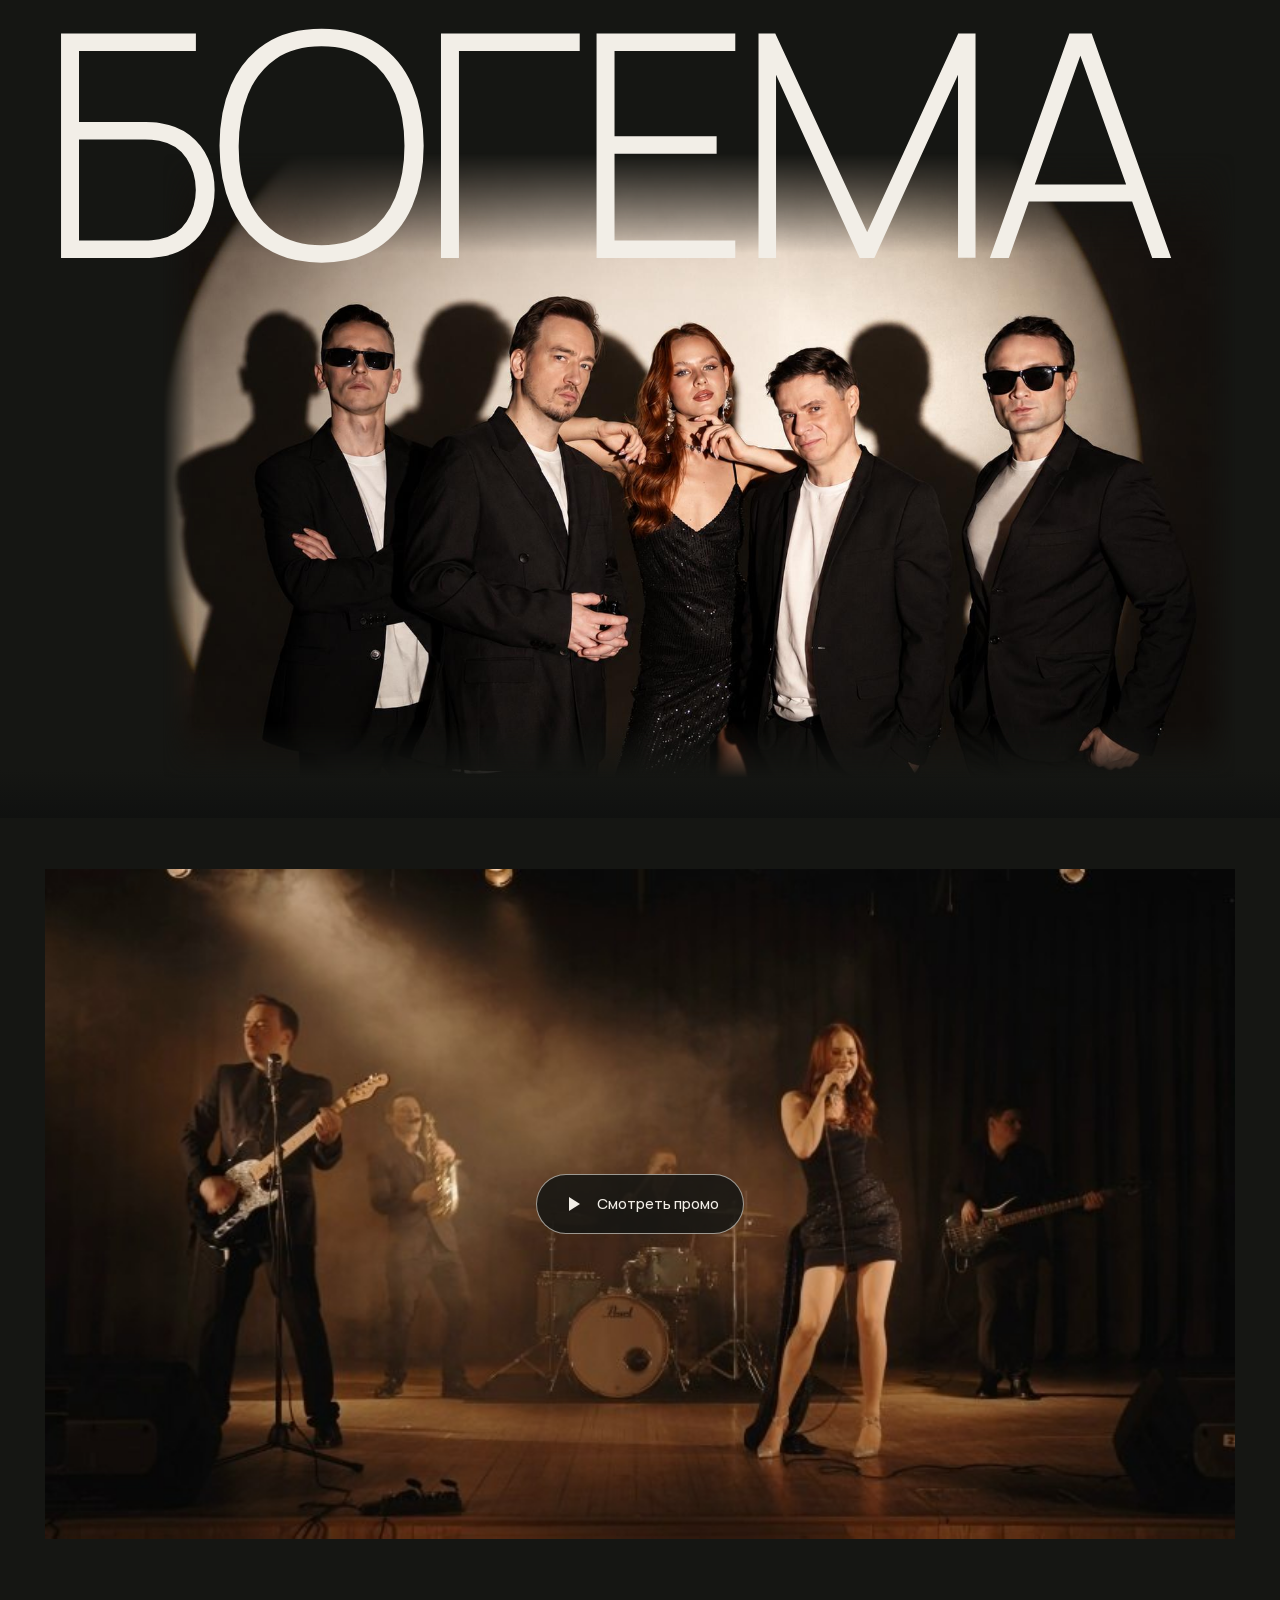
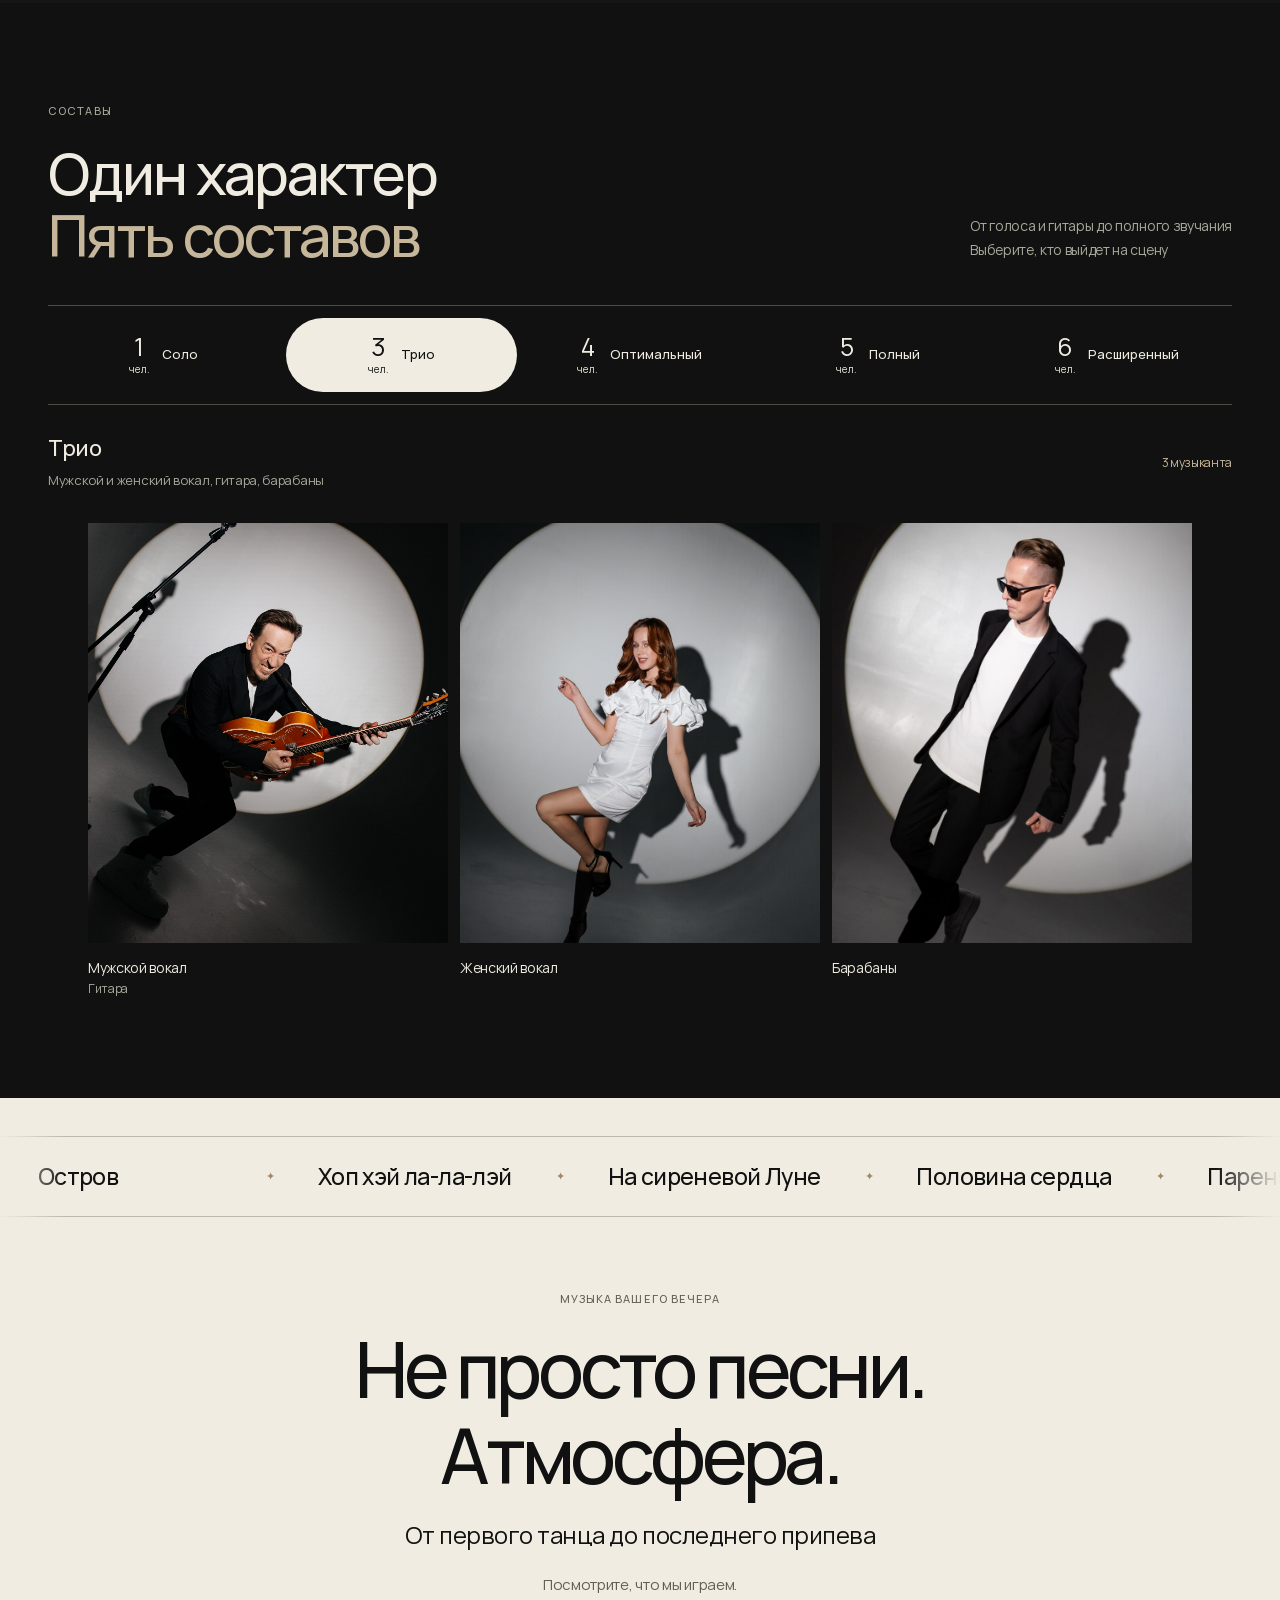
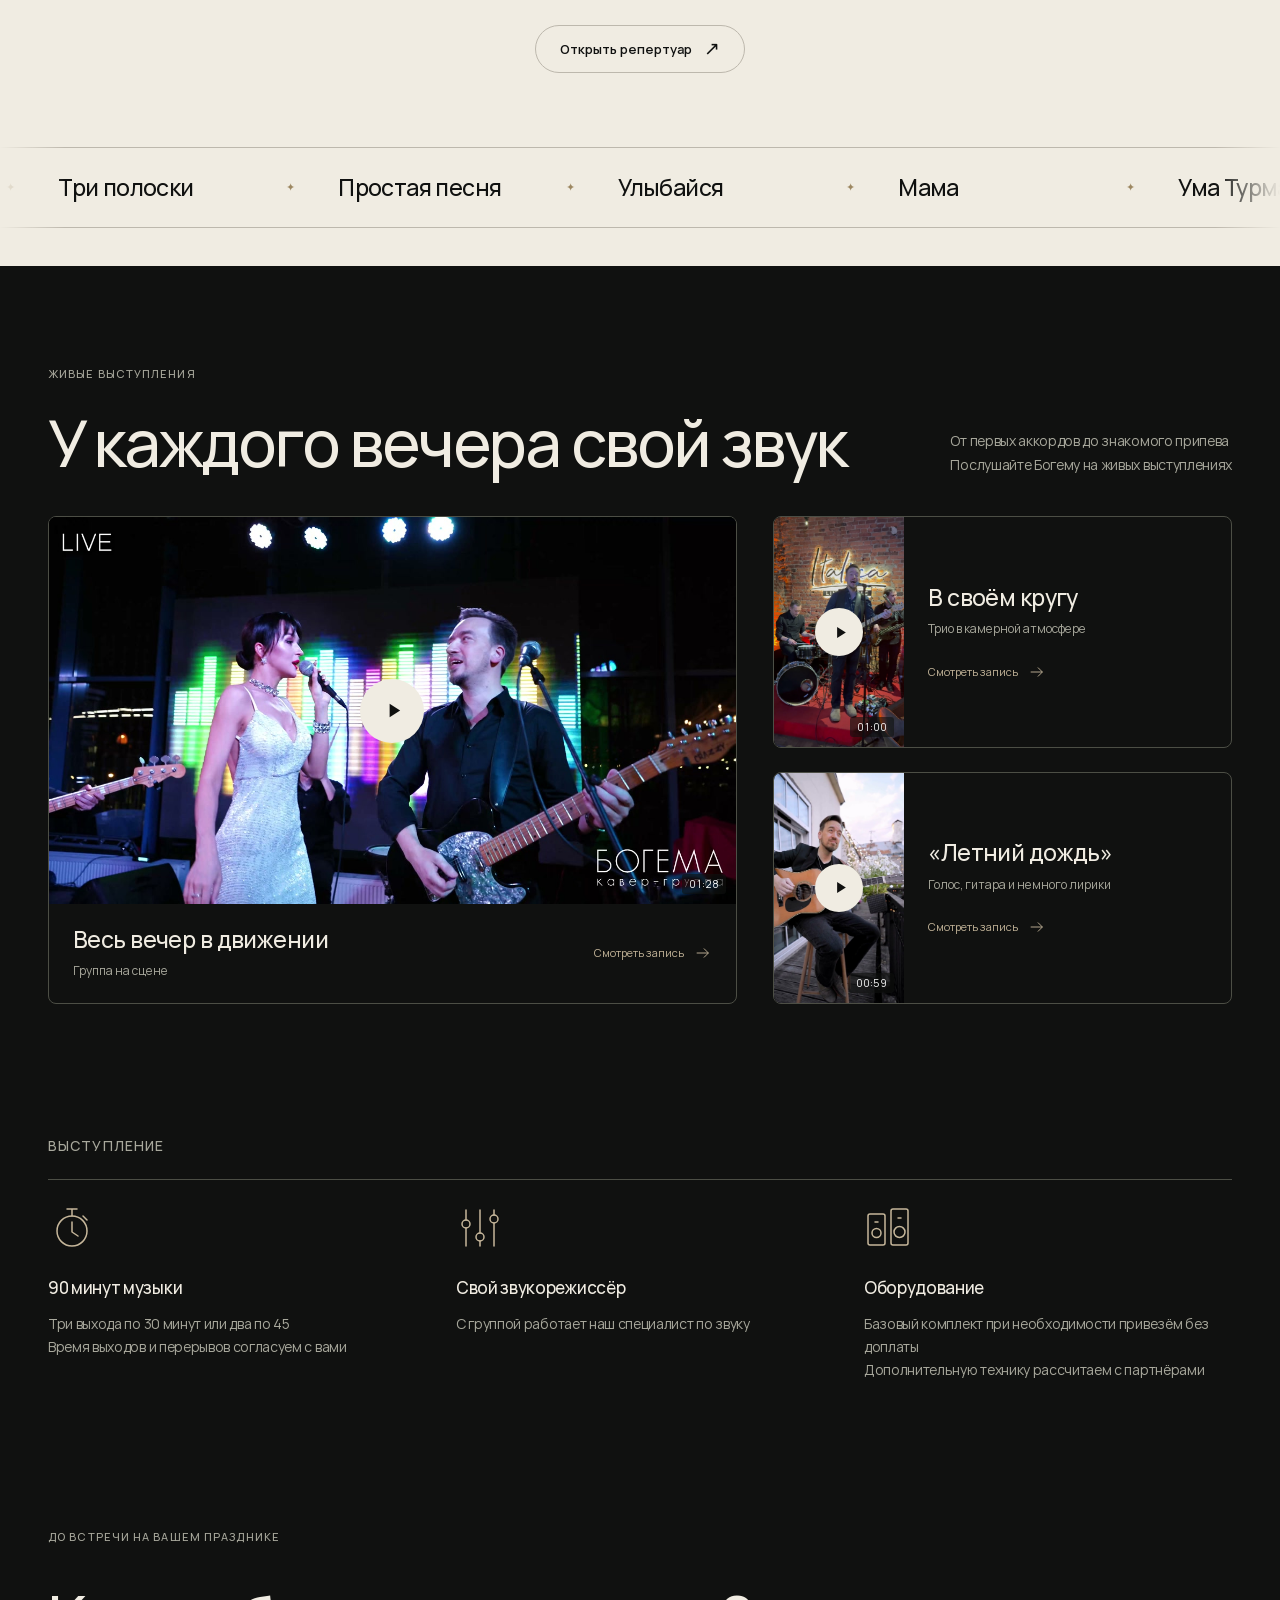
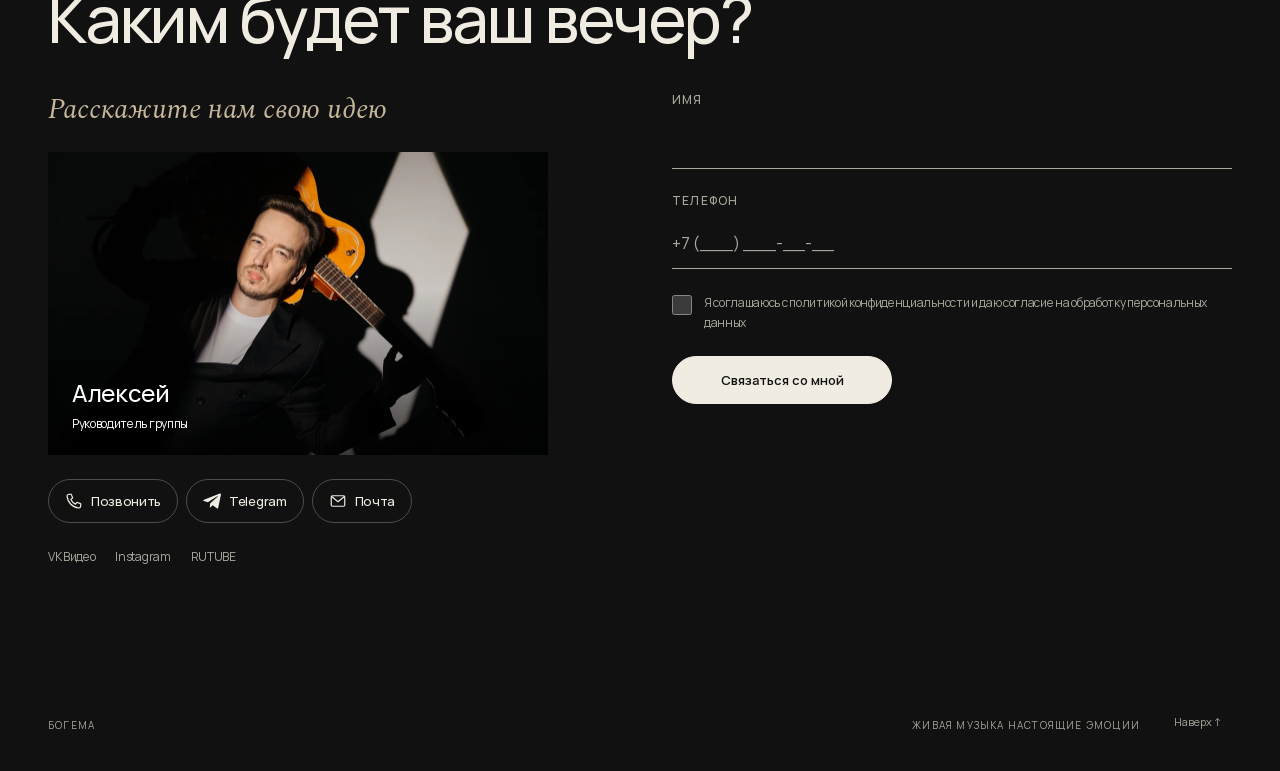
==== commit b666aaf4: "Publish approved local site and client song selection" ====
--- a/index.html
+++ b/index.html
@@ -25,33 +25,29 @@
   <meta name="twitter:image" content="https://dunshaar.github.io/demo_version_bogema/assets/share-bogema-v1.jpg">
   <meta name="twitter:image:alt" content="Пять музыкантов кавер-группы Богема и логотип группы">
   <link rel="icon" href="assets/favicon.svg" type="image/svg+xml">
-  <link rel="stylesheet" href="assets/fonts/fonts.css?v=20261020-stage1"><link rel="stylesheet" href="styles.css?v=20261014-ribbons2"><link rel="stylesheet" href="forms.css?v=20261013-framer1">
-  <link rel="stylesheet" href="player.css"><link rel="stylesheet" href="motion.css?v=20261013-framer1">
-  <script src="repertoire-ribbons.js?v=20261014-ribbons3" type="module"></script>
-  <script src="motion.js?v=20261011-nav3" defer></script><script src="player.js" defer></script><script src="app.js?v=20261014-editorial3" type="module"></script><script src="forms.js?v=20261014-unified1" defer></script>
-<link rel="stylesheet" href="design-forms.css?v=20261013-framer1">
-<link rel="stylesheet" href="hero-desktop.css?v=20261018-header-cta2">
-<link rel="stylesheet" href="promo-video.css?v=20261018-modal2">
+  <link rel="stylesheet" href="assets/fonts/fonts.css?v=20261022-release"><link rel="stylesheet" href="styles.css?v=20261022-release"><link rel="stylesheet" href="forms.css?v=20261022-release">
+  <link rel="stylesheet" href="player.css?v=20261022-release"><link rel="stylesheet" href="motion.css?v=20261022-release">
+  <script src="repertoire-ribbons.js?v=20261022-release" type="module"></script>
+  <script src="motion.js?v=20261022-release" defer></script><script src="player.js?v=20261022-release" defer></script><script src="app.js?v=20261022-release" type="module"></script><script src="forms.js?v=20261022-release" defer></script>
+<link rel="stylesheet" href="design-forms.css?v=20261022-release">
+<link rel="stylesheet" href="hero-desktop.css?v=20261022-release">
+<link rel="stylesheet" href="promo-video.css?v=20261022-release">
 
-<link rel="stylesheet" href="lineups-interactive.css?v=20261019-mobile2">
-<script src="lineups-interactive.js?v=20261019-mobile1" defer></script>
-<link rel="stylesheet" href="details-editorial.css?v=20261018-icons1">
-<link rel="stylesheet" href="contact-icons.css?v=20261018-row2">
-<link rel="stylesheet" href="assets/bogema-design-system.css?v=20261020-stage1">
+<link rel="stylesheet" href="lineups-interactive.css?v=20261022-release">
+<script src="lineups-interactive.js?v=20261022-release" defer></script>
+<link rel="stylesheet" href="details-editorial.css?v=20261022-release">
+<link rel="stylesheet" href="contact-icons.css?v=20261022-release">
+<link rel="stylesheet" href="assets/bogema-design-system.css?v=20261022-release">
+<link rel="stylesheet" href="assets/bogema-navigation.css?v=20261022-release">
+<link rel="stylesheet" href="homepage-finishing.css?v=20261022-release">
 </head>
 <body class="home-page" data-bogema-theme="dark">
 <a class="skip" href="#main">К содержанию</a>
-<header class="site-header">
-  <a class="brand" href="./" aria-label="Богема, главная"><img src="assets/logo.svg" width="5776" height="1824" alt="Богема"></a>
-  <nav class="site-nav" aria-label="Разделы сайта"><a href="#promo">Промо</a><a href="#formats">Составы</a><a href="#repertoire">Репертуар</a><a href="#live">Выступления</a><a href="#details">Организация</a><a href="#contact">Контакты</a></nav>
-  <a class="button header-request" href="#request-form" aria-label="Обсудить мероприятие"><svg class="contact-icon" viewBox="0 0 24 24" aria-hidden="true" focusable="false"><use href="assets/contact-icons.svg#message"></use></svg><span class="header-request-full">Обсудить мероприятие</span><span class="header-request-short" aria-hidden="true">Заявка</span></a>
-  <button type="button" class="menu-button" aria-label="Открыть меню" aria-controls="menu-dialog" aria-expanded="false"><span class="menu-button-label">Разделы</span><span class="menu-glyph" aria-hidden="true"><i></i><i></i></span></button>
-  <nav class="desktop-hero-nav" aria-label="Основная навигация"><a href="#request-form">Обсудить мероприятие</a></nav>
-</header>
 <main id="main">
-  <section class="hero wrap" aria-labelledby="hero-title">
+  <section id="top" class="hero wrap" aria-labelledby="hero-title">
     <div class="hero-wordmark"><h1 id="hero-title">БО<span class="hero-kern-g">Г</span>ЕМА</h1></div>
-    <div class="hero-composition"><p class="hero-tagline">Стильный саундтрек к вашему празднику</p><p class="hero-positioning"><strong>COVER BAND</strong><span>для ярких событий<br>которые не должны<br>проходить фоном</span></p><picture class="hero-image"><source media="(min-width:1024px)" srcset="assets/hero-editorial-20261014.jpg" width="1643" height="957"><img src="assets/hero.webp" width="2000" height="1165" alt="Пять музыкантов кавер-группы Богема" fetchpriority="high"></picture></div>
+    <div class="hero-composition"><picture class="hero-image"><source media="(min-width:1024px)" srcset="assets/hero-editorial-20261014.jpg" width="1643" height="957"><img src="assets/hero.webp" width="2000" height="1165" alt="Пять музыкантов кавер-группы Богема" fetchpriority="high"></picture></div>
+    <a class="b-nav-action b-nav-action--primary hero-mobile-request" href="#contact">Обсудить выступление</a>
   </section>
   <section id="promo" class="promo-section" aria-label="Промо кавер-группы Богема">
     <button class="promo-inline promo-modal-cover" type="button" data-video="promo" aria-label="Смотреть промо группы Богема">
@@ -60,29 +56,24 @@
     </button>
   </section>
   <section id="formats" class="formats-section section wrap ensemble-section" aria-labelledby="formats-title">
-    <div class="ensemble-heading"><div><span class="eyebrow">02 / Составы</span><h2 id="formats-title">Один характер <span>Пять составов</span></h2></div><p>От голоса и гитары до полного звучания<br>Выберите, кто выйдет на сцену</p></div>
-    <div class="ensemble-selector" role="group" aria-label="Выберите состав"><button type="button" class="ensemble-choice" data-ensemble="solo" aria-pressed="false" aria-controls="ensemble-stage"><span>01</span><strong>Соло</strong></button><button type="button" class="ensemble-choice" data-ensemble="trio" aria-pressed="true" aria-controls="ensemble-stage"><span>03</span><strong>Трио</strong></button><button type="button" class="ensemble-choice" data-ensemble="optimal" aria-pressed="false" aria-controls="ensemble-stage"><span>04</span><strong>Опти&shy;мальный</strong></button><button type="button" class="ensemble-choice" data-ensemble="full" aria-pressed="false" aria-controls="ensemble-stage"><span>05</span><strong>Полный</strong></button><button type="button" class="ensemble-choice" data-ensemble="extended" aria-pressed="false" aria-controls="ensemble-stage"><span>06</span><strong>Расши&shy;ренный</strong></button></div>
+    <div class="ensemble-heading"><div><span class="eyebrow">Составы</span><h2 id="formats-title">Один характер <span>Пять составов</span></h2></div><p>От голоса и гитары до полного звучания<br>Выберите, кто выйдет на сцену</p></div>
+    <div class="ensemble-selector" role="group" aria-label="Выберите состав"><button type="button" class="ensemble-choice" data-ensemble="solo" aria-pressed="false" aria-controls="ensemble-stage"><span>1<small>чел.</small></span><strong>Соло</strong></button><button type="button" class="ensemble-choice" data-ensemble="trio" aria-pressed="true" aria-controls="ensemble-stage"><span>3<small>чел.</small></span><strong>Трио</strong></button><button type="button" class="ensemble-choice" data-ensemble="optimal" aria-pressed="false" aria-controls="ensemble-stage"><span>4<small>чел.</small></span><strong>Оптимальный</strong></button><button type="button" class="ensemble-choice" data-ensemble="full" aria-pressed="false" aria-controls="ensemble-stage"><span>5<small>чел.</small></span><strong>Полный</strong></button><button type="button" class="ensemble-choice" data-ensemble="extended" aria-pressed="false" aria-controls="ensemble-stage"><span>6<small>чел.</small></span><strong>Расширенный</strong></button></div>
     <div class="ensemble-summary" aria-live="polite" aria-atomic="true"><div><h3 id="ensemble-name">Трио</h3><p id="ensemble-description">Мужской и женский вокал, гитара, барабаны</p></div><span id="ensemble-count">3 музыканта</span></div>
     <div class="ensemble-stage" id="ensemble-stage" data-count="3" aria-label="Участники выбранного состава"><figure class="ensemble-person" data-member="guitar"><div class="ensemble-image"><img src="assets/lineups-original/guitar.jpg?v=3" alt="Мужской вокал, гитара — фотография участника Богемы" loading="lazy" decoding="async"></div><figcaption><span class="ensemble-role">Мужской вокал</span><span class="ensemble-role-detail">Гитара</span></figcaption></figure><figure class="ensemble-person" data-member="vocal"><div class="ensemble-image"><img src="assets/lineups-original/vocal.jpg" alt="Женский вокал — фотография участника Богемы" loading="lazy" decoding="async"></div><figcaption><span class="ensemble-role">Женский вокал</span></figcaption></figure><figure class="ensemble-person" data-member="drums"><div class="ensemble-image"><img src="assets/lineups-original/drums.jpg" alt="Барабаны — фотография участника Богемы" loading="lazy" decoding="async"></div><figcaption><span class="ensemble-role">Барабаны</span></figcaption></figure><figure class="ensemble-person" data-member="bass" hidden><div class="ensemble-image"><img src="assets/lineups-original/bass.jpg" alt="Бас-гитара — фотография участника Богемы" loading="lazy" decoding="async"></div><figcaption><span class="ensemble-role">Бас-гитара</span></figcaption></figure><figure class="ensemble-person" data-member="sax" hidden><div class="ensemble-image"><img src="assets/lineups-original/sax.jpg" alt="Саксофон — фотография участника Богемы" loading="lazy" decoding="async"></div><figcaption><span class="ensemble-role">Саксофон</span></figcaption></figure><figure class="ensemble-person ensemble-keys" data-member="keys" hidden><div class="ensemble-image"><div class="ensemble-key-light" aria-hidden="true"></div><div class="ensemble-keyboard" aria-hidden="true"><i></i><i></i><i></i><i></i><i></i><i></i><i></i><i></i><i></i><i></i><i></i><i></i><i></i><i></i></div><span class="ensemble-key-plus" aria-hidden="true">+</span></div><figcaption><span class="ensemble-role">Клавишные</span></figcaption></figure></div>
   </section>
   <section id="repertoire" class="repertoire-teaser repertoire-ribbons" aria-labelledby="repertoire-title">
-    <div class="repertoire-ribbon" data-direction="left" aria-hidden="true"><div class="repertoire-ribbon-track"><span class="repertoire-ribbon-song"><strong>Остров</strong><span>Л. Агутин</span></span><span class="repertoire-ribbon-song"><strong>Хоп хэй ла-ла-лэй</strong><span>Л. Агутин</span></span><span class="repertoire-ribbon-song"><strong>На сиреневой Луне</strong><span>Л. Агутин</span></span><span class="repertoire-ribbon-song"><strong>Половина сердца</strong><span>Л. Агутин</span></span><span class="repertoire-ribbon-song"><strong>Парень чернокожий</strong><span>Л. Агутин</span></span><span class="repertoire-ribbon-song"><strong>Всё в твоих руках</strong><span>Л. Агутин</span></span><span class="repertoire-ribbon-song"><strong>Лететь</strong><span>А-мега</span></span><span class="repertoire-ribbon-song"><strong>Тик-так</strong><span>А-Студио</span></span></div></div>
-    <div class="wrap repertoire-center"><div class="repertoire-copy"><span class="eyebrow">03 / Музыка вашего вечера</span><h2 id="repertoire-title">Не просто песни.<br><span>Атмосфера.</span></h2><p class="serif-accent">От первого танца до последнего припева</p><p class="teaser-description">Знакомые мелодии и ваши любимые песни<br> Отметьте то, что хочется услышать, и то, что лучше не играть</p><a href="repertoire/" class="button repertoire-option">Открыть репертуар <span aria-hidden="true">↗</span></a></div></div>
-    <div class="repertoire-ribbon" data-direction="right" aria-hidden="true"><div class="repertoire-ribbon-track"><span class="repertoire-ribbon-song"><strong>Ты не верь слезам</strong><span>Шура</span></span><span class="repertoire-ribbon-song"><strong>Три полоски</strong><span>Animal Jazz</span></span><span class="repertoire-ribbon-song"><strong>Простая песня</strong><span>IOWA</span></span><span class="repertoire-ribbon-song"><strong>Улыбайся</strong><span>IOWA</span></span><span class="repertoire-ribbon-song"><strong>Мама</strong><span>IOWA</span></span><span class="repertoire-ribbon-song"><strong>Ума Турман (Я так ждала тебя, Вова)</strong><span>Uma2rman</span></span><span class="repertoire-ribbon-song"><strong>Take On Me</strong><span>A-Ha</span></span><span class="repertoire-ribbon-song"><strong>Gimme! Gimme! Gimme!</strong><span>ABBA</span></span></div></div>
+    <div class="repertoire-ribbon" data-direction="left" aria-hidden="true"><div class="repertoire-ribbon-track"><span class="repertoire-ribbon-song"><strong>Остров</strong></span><span class="repertoire-ribbon-song"><strong>Хоп хэй ла-ла-лэй</strong></span><span class="repertoire-ribbon-song"><strong>На сиреневой Луне</strong></span><span class="repertoire-ribbon-song"><strong>Половина сердца</strong></span><span class="repertoire-ribbon-song"><strong>Парень чернокожий</strong></span><span class="repertoire-ribbon-song"><strong>Всё в твоих руках</strong></span><span class="repertoire-ribbon-song"><strong>Лететь</strong></span><span class="repertoire-ribbon-song"><strong>Тик-так</strong></span></div></div>
+    <div class="wrap repertoire-center"><div class="repertoire-copy"><span class="eyebrow">Музыка вашего вечера</span><h2 id="repertoire-title">Не просто песни.<br><span>Атмосфера.</span></h2><p class="repertoire-lead">От первого танца до последнего припева</p><p class="teaser-description">Посмотрите, что мы играем.</p><a href="repertoire/" class="button repertoire-option">Открыть репертуар <span aria-hidden="true">↗</span></a></div></div>
+    <div class="repertoire-ribbon" data-direction="right" aria-hidden="true"><div class="repertoire-ribbon-track"><span class="repertoire-ribbon-song"><strong>Ты не верь слезам</strong></span><span class="repertoire-ribbon-song"><strong>Три полоски</strong></span><span class="repertoire-ribbon-song"><strong>Простая песня</strong></span><span class="repertoire-ribbon-song"><strong>Улыбайся</strong></span><span class="repertoire-ribbon-song"><strong>Мама</strong></span><span class="repertoire-ribbon-song"><strong>Ума Турман (Я так ждала тебя, Вова)</strong></span><span class="repertoire-ribbon-song"><strong>Take On Me</strong></span><span class="repertoire-ribbon-song"><strong>Gimme! Gimme! Gimme!</strong></span></div></div>
   </section>
-  <section id="live" class="live-section section wrap" aria-labelledby="live-title"><div class="live-heading"><div><span class="eyebrow">04 / Живые выступления</span><h2 id="live-title">У каждого вечера свой звук</h2></div><p>От первых аккордов до знакомого припева<br> Послушайте Богему на живых выступлениях</p></div><div class="recordings-grid"><button class="live-card" type="button" data-video="live-2025" aria-label="Смотреть «Весь вечер в движении» — выступление группы"><span class="live-card-media"><img src="assets/poster-live-2025.jpg" width="1280" height="720" loading="lazy" alt="Группа на сцене"><span class="media-play"><svg viewBox="0 0 24 24" aria-hidden="true"><path d="m9 5 11 7-11 7Z" fill="currentColor"/></svg></span><span class="video-duration">01:28</span></span><span class="live-caption"><strong>Весь вечер в движении</strong><span class="live-description">Группа на сцене</span><span class="live-watch">Смотреть запись <svg viewBox="0 0 20 20" fill="none" stroke="currentColor" aria-hidden="true"><path d="M3 10h13m-5-5 5 5-5 5"/></svg></span></span></button><button class="live-card" type="button" data-video="trio-live" aria-label="Смотреть «В своём кругу» — выступление трио"><span class="live-card-media"><img src="assets/poster-trio-live.jpg" width="720" height="1280" loading="lazy" alt="Три музыканта на клубной сцене"><span class="media-play"><svg viewBox="0 0 24 24" aria-hidden="true"><path d="m9 5 11 7-11 7Z" fill="currentColor"/></svg></span><span class="video-duration">01:00</span></span><span class="live-caption"><strong>В своём кругу</strong><span class="live-description">Трио в камерной атмосфере</span><span class="live-watch">Смотреть запись <svg viewBox="0 0 20 20" fill="none" stroke="currentColor" aria-hidden="true"><path d="M3 10h13m-5-5 5 5-5 5"/></svg></span></span></button><button class="live-card" type="button" data-video="summer-rain" aria-label="Смотреть «Летний дождь» — сольное выступление"><span class="live-card-media"><img src="assets/poster-summer-rain.jpg" width="720" height="1280" loading="lazy" alt="Сольное выступление с гитарой"><span class="media-play"><svg viewBox="0 0 24 24" aria-hidden="true"><path d="m9 5 11 7-11 7Z" fill="currentColor"/></svg></span><span class="video-duration">00:59</span></span><span class="live-caption"><strong>«Летний дождь»</strong><span class="live-description">Голос, гитара и немного лирики</span><span class="live-watch">Смотреть запись <svg viewBox="0 0 20 20" fill="none" stroke="currentColor" aria-hidden="true"><path d="M3 10h13m-5-5 5 5-5 5"/></svg></span></span></button></div></section>
+  <section id="live" class="live-section section wrap" aria-labelledby="live-title"><div class="live-heading"><div><span class="eyebrow">Живые выступления</span><h2 id="live-title">У каждого вечера свой звук</h2></div><p>От первых аккордов до знакомого припева<br> Послушайте Богему на живых выступлениях</p></div><div class="recordings-grid"><button class="live-card" type="button" data-video="live-2025" aria-label="Смотреть «Весь вечер в движении» — выступление группы"><span class="live-card-media"><img src="assets/poster-live-2025.jpg" width="1280" height="720" loading="lazy" alt="Группа на сцене"><span class="media-play"><svg viewBox="0 0 24 24" aria-hidden="true"><path d="m9 5 11 7-11 7Z" fill="currentColor"/></svg></span><span class="video-duration">01:28</span></span><span class="live-caption"><strong>Весь вечер в движении</strong><span class="live-description">Группа на сцене</span><span class="live-watch">Смотреть запись <svg viewBox="0 0 20 20" fill="none" stroke="currentColor" aria-hidden="true"><path d="M3 10h13m-5-5 5 5-5 5"/></svg></span></span></button><button class="live-card" type="button" data-video="trio-live" aria-label="Смотреть «В своём кругу» — выступление трио"><span class="live-card-media"><img src="assets/poster-trio-live.jpg" width="720" height="1280" loading="lazy" alt="Три музыканта на клубной сцене"><span class="media-play"><svg viewBox="0 0 24 24" aria-hidden="true"><path d="m9 5 11 7-11 7Z" fill="currentColor"/></svg></span><span class="video-duration">01:00</span></span><span class="live-caption"><strong>В своём кругу</strong><span class="live-description">Трио в камерной атмосфере</span><span class="live-watch">Смотреть запись <svg viewBox="0 0 20 20" fill="none" stroke="currentColor" aria-hidden="true"><path d="M3 10h13m-5-5 5 5-5 5"/></svg></span></span></button><button class="live-card" type="button" data-video="summer-rain" aria-label="Смотреть «Летний дождь» — сольное выступление"><span class="live-card-media"><img src="assets/poster-summer-rain.jpg" width="720" height="1280" loading="lazy" alt="Сольное выступление с гитарой"><span class="media-play"><svg viewBox="0 0 24 24" aria-hidden="true"><path d="m9 5 11 7-11 7Z" fill="currentColor"/></svg></span><span class="video-duration">00:59</span></span><span class="live-caption"><strong>«Летний дождь»</strong><span class="live-description">Голос, гитара и немного лирики</span><span class="live-watch">Смотреть запись <svg viewBox="0 0 20 20" fill="none" stroke="currentColor" aria-hidden="true"><path d="M3 10h13m-5-5 5 5-5 5"/></svg></span></span></button></div></section>
   <section id="details" class="details-section details-editorial section wrap" aria-labelledby="details-title">
-    <div class="details-intro">
-      <span class="eyebrow">05 / Без лишних слов</span>
-      <h2 id="details-title">Каждый вечер особенный</h2>
-      <p class="details-lead">Дата и площадка, формат события, состав и музыкальные пожелания<br> Обсудим всё лично и подстроим выступление под ваш вечер</p>
-    </div>
+    <div class="details-intro"><h2 id="details-title">Выступление</h2></div>
     <div class="performance-details"><div class="details-feature"><svg class="details-icon" viewBox="0 0 48 48" width="48" height="48" fill="none" stroke="currentColor" stroke-width="1.5" stroke-linecap="round" stroke-linejoin="round" aria-hidden="true"><circle cx="24" cy="27" r="15"/><path d="M24 18v10l6 4M19 5h10M24 5v7M35 12l4 4"/></svg><h3>90 минут музыки</h3><p>Три выхода по 30 минут или два по 45<br> Время выходов и перерывов согласуем с вами</p></div><div class="details-feature"><svg class="details-icon" viewBox="0 0 48 48" width="48" height="48" fill="none" stroke="currentColor" stroke-width="1.5" stroke-linecap="round" stroke-linejoin="round" aria-hidden="true"><path d="M10 6v10m0 8v18M24 6v23m0 8v5M38 6v5m0 8v23"/><circle cx="10" cy="20" r="4"/><circle cx="24" cy="33" r="4"/><circle cx="38" cy="15" r="4"/></svg><h3>Свой звукорежиссёр</h3><p>С группой работает наш специалист по звуку</p></div><div class="details-feature"><svg class="details-icon" viewBox="0 0 48 48" width="48" height="48" fill="none" stroke="currentColor" stroke-width="1.5" stroke-linecap="round" stroke-linejoin="round" aria-hidden="true"><rect x="4" y="10" width="17" height="31" rx="2"/><rect x="27" y="5" width="17" height="36" rx="2"/><circle cx="12.5" cy="29" r="4.5"/><circle cx="35.5" cy="28" r="5.5"/><path d="M11 18h3M34 14h3"/></svg><h3>Оборудование</h3><p>Базовый комплект при необходимости привезём без доплаты<br> Дополнительную технику рассчитаем с партнёрами</p></div></div>
   </section>
-  <section id="contact" class="contact-section section wrap" aria-labelledby="contact-title"><div class="section-heading"><span class="eyebrow">06 / До встречи на вашем празднике</span><h2 id="contact-title">Каким будет ваш вечер?</h2></div><div class="booking-grid"><div class="contact-copy"><p class="serif-accent">Расскажите нам свою идею</p><p>Начнём с музыки, гостей и настроения, которое хочется сохранить</p><figure class="contact-portrait"><img src="assets/contact-alexey.webp" width="1000" height="667" alt="Алексей, руководитель группы Богема" loading="lazy"><figcaption class="contact-person"><strong>Алексей</strong><span>Руководитель группы</span></figcaption></figure><nav class="contact-links" aria-label="Связаться с нами и социальные сети"><a class="contact-link" href="tel:+79006363727" aria-label="Позвонить: +7 (900) 636-37-27" title="Позвонить: +7 (900) 636-37-27"><svg class="contact-icon" viewBox="0 0 24 24" aria-hidden="true" focusable="false"><use href="assets/contact-icons.svg#phone"></use></svg></a><a class="contact-link" href="https://t.me/DonSe6astian" aria-label="Написать в Telegram" title="Написать в Telegram" target="_blank" rel="noopener noreferrer"><svg class="contact-icon" viewBox="0 0 24 24" aria-hidden="true" focusable="false"><use href="assets/contact-icons.svg#telegram"></use></svg></a><a class="contact-link" href="mailto:bogemaband@inbox.ru" aria-label="Написать на bogemaband@inbox.ru" title="Написать на bogemaband@inbox.ru"><svg class="contact-icon" viewBox="0 0 24 24" aria-hidden="true" focusable="false"><use href="assets/contact-icons.svg#mail"></use></svg></a><a class="contact-link" href="https://vkvideo.ru/video-235091869_456239029?list=2ca2554867e2d1c13a" aria-label="Богема в VK Видео" title="Богема в VK Видео" target="_blank" rel="noopener noreferrer"><svg class="contact-icon" viewBox="0 0 24 24" aria-hidden="true" focusable="false"><use href="assets/contact-icons.svg#vk"></use></svg></a><a class="contact-link" href="https://www.instagram.com/bogema_cover/" aria-label="Богема в Instagram" title="Богема в Instagram" target="_blank" rel="noopener noreferrer"><svg class="contact-icon" viewBox="0 0 24 24" aria-hidden="true" focusable="false"><use href="assets/contact-icons.svg#instagram"></use></svg></a><a class="contact-link" href="https://rutube.ru/channel/76150928/" aria-label="Богема в RUTUBE" title="Богема в RUTUBE" target="_blank" rel="noopener noreferrer"><svg class="contact-icon" viewBox="0 0 24 24" aria-hidden="true" focusable="false"><use href="assets/contact-icons.svg#rutube"></use></svg></a></nav></div><div class="contact-form-panel"><div id="request-form" data-request-form data-source="home"></div><noscript><p>Позвоните <a href="tel:+79006363727">+7 (900) 636-37-27</a> или напишите на <a href="mailto:bogemaband@inbox.ru">bogemaband@inbox.ru</a></p></noscript></div></div></section>
+  <section id="contact" class="contact-section section wrap" aria-labelledby="contact-title"><div class="section-heading"><span class="eyebrow">До встречи на вашем празднике</span><h2 id="contact-title">Каким будет ваш вечер?</h2></div><div class="booking-grid"><div class="contact-copy"><p class="serif-accent">Расскажите нам свою идею</p><figure class="contact-portrait"><img src="assets/contact-alexey.webp" width="1000" height="667" alt="Алексей, руководитель группы Богема" loading="lazy"><figcaption class="contact-person"><strong>Алексей</strong><span>Руководитель группы</span></figcaption></figure><nav class="contact-links" aria-label="Связаться с группой"><a class="contact-link" href="tel:+79006363727" aria-label="Позвонить: +7 (900) 636-37-27" title="Позвонить: +7 (900) 636-37-27"><svg class="contact-icon" viewBox="0 0 24 24" aria-hidden="true" focusable="false"><use href="assets/contact-icons.svg#phone"></use></svg><span>Позвонить</span></a><a class="contact-link" href="https://t.me/DonSe6astian" aria-label="Написать в Telegram" title="Написать в Telegram" target="_blank" rel="noopener noreferrer"><svg class="contact-icon" viewBox="0 0 24 24" aria-hidden="true" focusable="false"><use href="assets/contact-icons.svg#telegram"></use></svg><span>Telegram</span></a><a class="contact-link" href="mailto:bogemaband@inbox.ru" aria-label="Написать на bogemaband@inbox.ru" title="Написать на bogemaband@inbox.ru"><svg class="contact-icon" viewBox="0 0 24 24" aria-hidden="true" focusable="false"><use href="assets/contact-icons.svg#mail"></use></svg><span>Почта</span></a></nav><nav class="contact-socials" aria-label="Социальные сети группы"><a  href="https://vkvideo.ru/video-235091869_456239029?list=2ca2554867e2d1c13a" aria-label="Богема в VK Видео" title="Богема в VK Видео" target="_blank" rel="noopener noreferrer">VK Видео</a><a  href="https://www.instagram.com/bogema_cover/" aria-label="Богема в Instagram" title="Богема в Instagram" target="_blank" rel="noopener noreferrer">Instagram</a><a  href="https://rutube.ru/channel/76150928/" aria-label="Богема в RUTUBE" title="Богема в RUTUBE" target="_blank" rel="noopener noreferrer">RUTUBE</a></nav></div><div class="contact-form-panel"><div id="request-form" data-request-form data-source="home"></div><noscript><p>Позвоните <a href="tel:+79006363727">+7 (900) 636-37-27</a> или напишите на <a href="mailto:bogemaband@inbox.ru">bogemaband@inbox.ru</a></p></noscript></div></div></section>
 </main>
-<footer class="site-footer"><a href="./" class="footer-brand">БОГЕМА</a><p>Живая музыка<br class="mobile-break"> Настоящие эмоции</p><a href="#main" class="footer-up">Наверх ↑</a></footer>
-<div id="menu-dialog" role="dialog" hidden class="menu-dialog" aria-labelledby="menu-title"><div class="menu-heading"><span id="menu-title">Разделы сайта</span><button class="close-button" type="button" data-close aria-label="Закрыть меню">×</button></div><nav aria-label="Разделы сайта"><a href="#promo"><span aria-hidden="true">01</span>Промо</a><a href="#formats"><span aria-hidden="true">02</span>Составы</a><a href="#repertoire"><span aria-hidden="true">03</span>Репертуар</a><a href="#live"><span aria-hidden="true">04</span>Выступления</a><a href="#details"><span aria-hidden="true">05</span>Организация</a><a href="#contact"><span aria-hidden="true">06</span>Контакты</a></nav></div>
+<footer class="site-footer"><a href="./" class="footer-brand">БОГЕМА</a><p>Живая музыка<br class="mobile-break"> Настоящие эмоции</p><a href="#top" class="footer-up">Наверх ↑</a></footer>
 <dialog id="video-dialog" class="video-dialog" aria-labelledby="video-title"><div class="modal-head"><h2 id="video-title">Промо</h2><button class="close-button" type="button" data-close aria-label="Закрыть видео"><svg viewBox="0 0 24 24" fill="none" aria-hidden="true"><path d="m6 6 12 12M18 6 6 18" stroke="currentColor" stroke-width="1.5"/></svg></button></div><div class="bp-player"><video controls controlslist="nodownload noplaybackrate noremoteplayback" disablepictureinpicture disableremoteplayback playsinline preload="none"></video>
 <div class="bp-controls" hidden>
 <input class="bp-seek" type="range" min="0" max="1" value="0" step="0.1" disabled aria-label="Перемотка видео">
--- a/assets/bogema-navigation.css
+++ b/assets/bogema-navigation.css
@@ -0,0 +1,118 @@
+/* Stage 2: shared navigation only. Load after the visual system. */
+.b-brand {
+  display: inline-flex;
+  align-items: center;
+  flex: none;
+  min-height: var(--b-control);
+  text-decoration: none;
+}
+.b-brand img { display: block; width: 128px; height: auto; }
+.b-nav-action, .b-menu-toggle, .b-header-catalog {
+  display: inline-flex;
+  align-items: center;
+  justify-content: center;
+  gap: var(--b-space-3);
+  min-height: var(--b-control);
+  color: var(--b-text);
+  font: var(--b-weight-button) var(--b-text-button)/var(--b-leading-ui) var(--b-font);
+  letter-spacing: 0;
+  text-decoration: none;
+  white-space: nowrap;
+  transition: color var(--b-transition), background-color var(--b-transition), border-color var(--b-transition);
+}
+.b-nav-action {
+  flex: none;
+  padding: var(--b-space-3) var(--b-space-6);
+  border: var(--b-line-width) solid var(--b-line);
+  border-radius: var(--b-radius-control);
+  background: transparent;
+}
+.b-nav-action svg, .b-menu-toggle svg { width: var(--b-icon); height: var(--b-icon); flex: none; }
+.b-nav-action:hover { background: var(--b-surface); border-color: var(--b-text); }
+.b-nav-action--primary { color: var(--b-on-primary); background: var(--b-primary); border-color: var(--b-primary); }
+.b-nav-action--primary:hover { color: var(--b-on-primary); background: var(--b-primary-hover); border-color: var(--b-primary-hover); }
+:is(.b-header, .b-page-header) :is(a, button):focus-visible {
+  outline: var(--b-focus-width) solid var(--b-accent);
+  outline-offset: var(--b-focus-offset);
+}
+.home-page .site-header.b-header { flex-wrap: nowrap; gap: var(--b-space-6); }
+.home-page .b-header .b-brand { flex: none; margin-right: auto; }
+.home-page .b-header .b-brand img { width: 128px; }
+.b-header-catalog { padding: var(--b-space-3) var(--b-space-2); }
+.b-header-catalog:hover { color: var(--b-accent); }
+.b-menu-control, .b-request-short { display: none; }
+.b-mobile-panel[hidden] { display: none; }
+.b-menu-toggle {
+  border: 0;
+  background: transparent;
+  padding: var(--b-space-2);
+  cursor: pointer;
+}
+.b-menu-toggle:hover { color: var(--b-accent); }
+.b-menu-toggle .b-menu-close, .b-menu-toggle[aria-expanded="true"] .b-menu-open { display: none; }
+.b-menu-toggle[aria-expanded="true"] .b-menu-close { display: block; }
+.b-mobile-panel {
+  position: absolute;
+  top: calc(100% + var(--b-space-2));
+  right: var(--b-space-4);
+  z-index: 1;
+  width: min(300px, calc(100vw - 32px));
+  max-height: calc(100dvh - 96px);
+  overflow-y: auto;
+  padding: var(--b-space-2);
+  border: var(--b-line-width) solid var(--b-line);
+  border-radius: var(--b-radius-surface);
+  background: var(--b-surface);
+}
+.b-mobile-panel a {
+  display: flex;
+  align-items: center;
+  min-height: var(--b-control);
+  padding: var(--b-space-3) var(--b-space-4);
+  color: var(--b-text);
+  font: var(--b-weight-medium) var(--b-text-small)/var(--b-leading-ui) var(--b-font);
+  text-decoration: none;
+}
+.b-mobile-panel a:hover { color: var(--b-accent); }
+.b-page-header { display: flex; align-items: center; justify-content: space-between; gap: var(--b-space-4); }
+.catalog-page .b-page-header { margin-bottom: var(--b-space-8); }
+.repertoire-page .b-page-header { padding-block: var(--b-space-6); }
+.catalog-page .b-page-title, .repertoire-page .rep-intro .b-page-title {
+  margin: 0;
+  color: var(--b-text);
+  font: var(--b-weight-medium) var(--b-text-page)/var(--b-leading-tight) var(--b-font);
+  letter-spacing: var(--b-tracking-heading);
+}
+.catalog-page .b-page-title { margin-bottom: var(--b-space-8); }
+.repertoire-page .rep-intro { padding-top: var(--b-space-4); }
+.repertoire-page .b-page-lead {
+  max-width: 760px;
+  margin: var(--b-space-4) 0 var(--b-space-6);
+  color: var(--b-muted);
+  font: var(--b-weight-regular) var(--b-text-body)/var(--b-leading-body) var(--b-font);
+  letter-spacing: var(--b-tracking-body);
+}
+.b-nav-sr-only { position: absolute; width: 1px; height: 1px; padding: 0; margin: -1px; overflow: hidden; clip-path: inset(50%); white-space: nowrap; border: 0; }
+@media (max-width: 767px) {
+  .home-page .site-header.b-header { gap: var(--b-space-2); padding: 10px var(--b-space-4); min-height: 64px; }
+  .home-page .b-header .b-brand img, .b-page-header .b-brand img { width: 92px; }
+  .b-brand, .b-nav-action, .b-menu-toggle { min-height: var(--b-control-compact); }
+  .b-header-catalog, .b-request-full { display: none; }
+  .b-menu-control { display: block; flex: none; }
+  .b-menu-toggle { gap: var(--b-space-2); }
+  .b-menu-toggle svg, .b-header-request svg { width: var(--b-icon-small); height: var(--b-icon-small); }
+  .b-request-short { display: inline; }
+  .b-header-request { gap: var(--b-space-2); padding: var(--b-space-2); }
+  .b-page-header { gap: var(--b-space-3); }
+  .b-page-header .b-nav-action { padding: var(--b-space-2) var(--b-space-3); gap: var(--b-space-2); }
+  .repertoire-page .b-page-header { padding-block: var(--b-space-5); }
+  .catalog-page .b-page-header { margin-bottom: var(--b-space-6); }
+  .catalog-page .b-page-title { margin-bottom: var(--b-space-6); }
+  .repertoire-page .rep-intro { padding-top: var(--b-space-2); }
+}
+@media (prefers-reduced-motion: reduce) {
+  .b-nav-action, .b-menu-toggle, .b-header-catalog { transition: none; }
+}
+
+/* Only destinations of the revised navigation receive native-anchor clearance. */
+.home-page :is(#formats, #live, #contact) { scroll-margin-top: var(--b-navigation-inset, 80px); }
--- a/homepage-finishing.css
+++ b/homepage-finishing.css
@@ -0,0 +1,73 @@
+/* Master finishing: keep the photographic composition and established palette. */
+.home-page .hero-mobile-request { display:none; }
+.home-page .hero-image img { aspect-ratio:2000/1165; }
+.home-page #formats .ensemble-choice small { display:block;font:400 10px/1.3 var(--b-font);margin-top:4px;letter-spacing:0; }
+.home-page #formats .ensemble-choice strong { font-size:13px; }
+.home-page #formats .ensemble-stage { min-height:0; }
+.home-page #formats .ensemble-role { font-size:14px; }
+.home-page #formats .ensemble-role-detail { font-size:12px; }
+.home-page .details-section.details-editorial { gap:24px;padding-top:32px;padding-bottom:48px; }
+.home-page .details-editorial .details-intro { display:block; }
+.home-page .details-editorial .details-intro h2 { font:500 14px/1.4 var(--b-font);letter-spacing:.08em;text-transform:uppercase;color:var(--b-muted); }
+.home-page .details-editorial .performance-details { padding-top:24px; }
+.home-page .contact-copy { gap:24px;align-content:start; }
+.home-page .contact-copy>.serif-accent { font-size:28px; }
+.home-page .contact-person strong { font-size:24px; }
+.home-page .contact-links { max-width:none;justify-content:flex-start;flex-wrap:wrap;gap:8px; }
+.home-page .contact-link { flex:none;aspect-ratio:auto;max-width:none;min-height:44px;gap:8px;padding:10px 16px;border-radius:var(--b-radius-control);font:500 13px/1.4 var(--b-font); }
+.home-page .contact-link .contact-icon { width:18px;height:18px; }
+.home-page .contact-socials { display:flex;flex-wrap:wrap;gap:4px 20px;margin-top:-12px; }
+.home-page .contact-socials a { display:inline-flex;align-items:center;min-height:44px;color:var(--b-muted);font:400 12px/1.4 var(--b-font);text-underline-offset:4px; }
+.home-page .contact-socials a:hover { color:var(--b-text);text-decoration:underline; }
+.home-page .bf-heading { display:none; }
+.home-page .bf-form .bf-fields { grid-template-columns:1fr; }
+.home-page .bf-form .bf-confirmation h3 { font:500 28px/1.2 var(--b-font); }
+.home-page .site-footer { padding-block:24px; }
+.home-page .footer-up { min-height:44px; }
+.home-page .video-dialog .close-button { width:44px;height:44px; }
+@media(max-width:1023px) {
+  .home-page .hero-composition { gap:16px; }
+  .home-page .hero-image { aspect-ratio:2000/1165;background:var(--b-dark-hero); }
+  .home-page .hero-image img { object-fit:contain; }
+}
+@media(max-width:809px) {
+  .home-page #formats .ensemble-selector { display:flex;gap:8px;overflow-x:auto;overscroll-behavior-x:contain;padding-bottom:12px;scrollbar-width:thin;scrollbar-color:var(--b-muted) transparent; }
+  .home-page #formats .ensemble-choice { flex:0 0 124px;min-height:66px;flex-direction:row;padding:8px;gap:8px; }
+  .home-page #formats .ensemble-choice strong { font-size:12px;hyphens:none; }
+  .home-page #formats .ensemble-choice span { font-size:18px; }
+  .home-page #formats .ensemble-summary p { font-size:12px; }
+  .home-page #formats .ensemble-role { font-size:12px; }
+  .home-page #formats .ensemble-role-detail { font-size:11px; }
+  .home-page .details-section.details-editorial { padding-top:16px;padding-bottom:32px;gap:8px; }
+  .home-page .details-editorial .performance-details { padding-top:0; }
+  .home-page .live-card { grid-template-columns:1fr;gap:16px; }
+  .home-page .live-card-media { aspect-ratio:16/10; }
+  .home-page .live-caption strong { font-size:20px; }
+  .home-page .contact-section .section-heading { margin-bottom:28px; }
+  .home-page .booking-grid { gap:32px; }
+  .home-page .contact-copy>.serif-accent { font-size:26px; }
+  .home-page .contact-portrait { max-width:480px; }
+  .home-page .site-footer { flex-direction:row;flex-wrap:wrap;gap:8px 20px; }
+  .home-page .site-footer .footer-up { margin-left:auto; }
+}
+@media(max-width:767px) {
+  .home-page .hero-mobile-request { display:inline-flex;margin-top:24px; }
+  .home-page .hero { padding-bottom:8px; }
+  .home-page .promo-section { padding-top:28px; }
+}
+
+.home-page .contact-socials a { min-width:44px; }
+@media(max-width:809px) {
+ .home-page .live-section .live-card:not(:first-child) { display:grid;grid-template-columns:1fr;gap:0; }
+ .home-page .live-section .live-card:not(:first-child) .live-card-media { aspect-ratio:4/3; }
+ .home-page .live-section .live-card:not(:first-child) .live-card-media img { object-fit:contain; }
+ .home-page .live-section .live-card .live-caption { padding:20px; }
+ .home-page .live-section .live-card .media-play { width:48px;height:48px; }
+}
+
+/* One type family and a consistent hierarchy for the repertoire teaser. */
+.home-page .repertoire-center .repertoire-copy { gap:20px; }
+.home-page .repertoire-center h2 { font-family:var(--b-font);font-weight:500;line-height:1.12; }
+.home-page .repertoire-center h2 span { font:inherit;letter-spacing:inherit; }
+.home-page .repertoire-center .repertoire-lead { max-width:34ch;font:400 clamp(18px,2vw,24px)/1.45 var(--b-font);letter-spacing:-.02em; }
+.home-page .repertoire-center .teaser-description { font:400 15px/1.6 var(--b-font);letter-spacing:-.02em; }
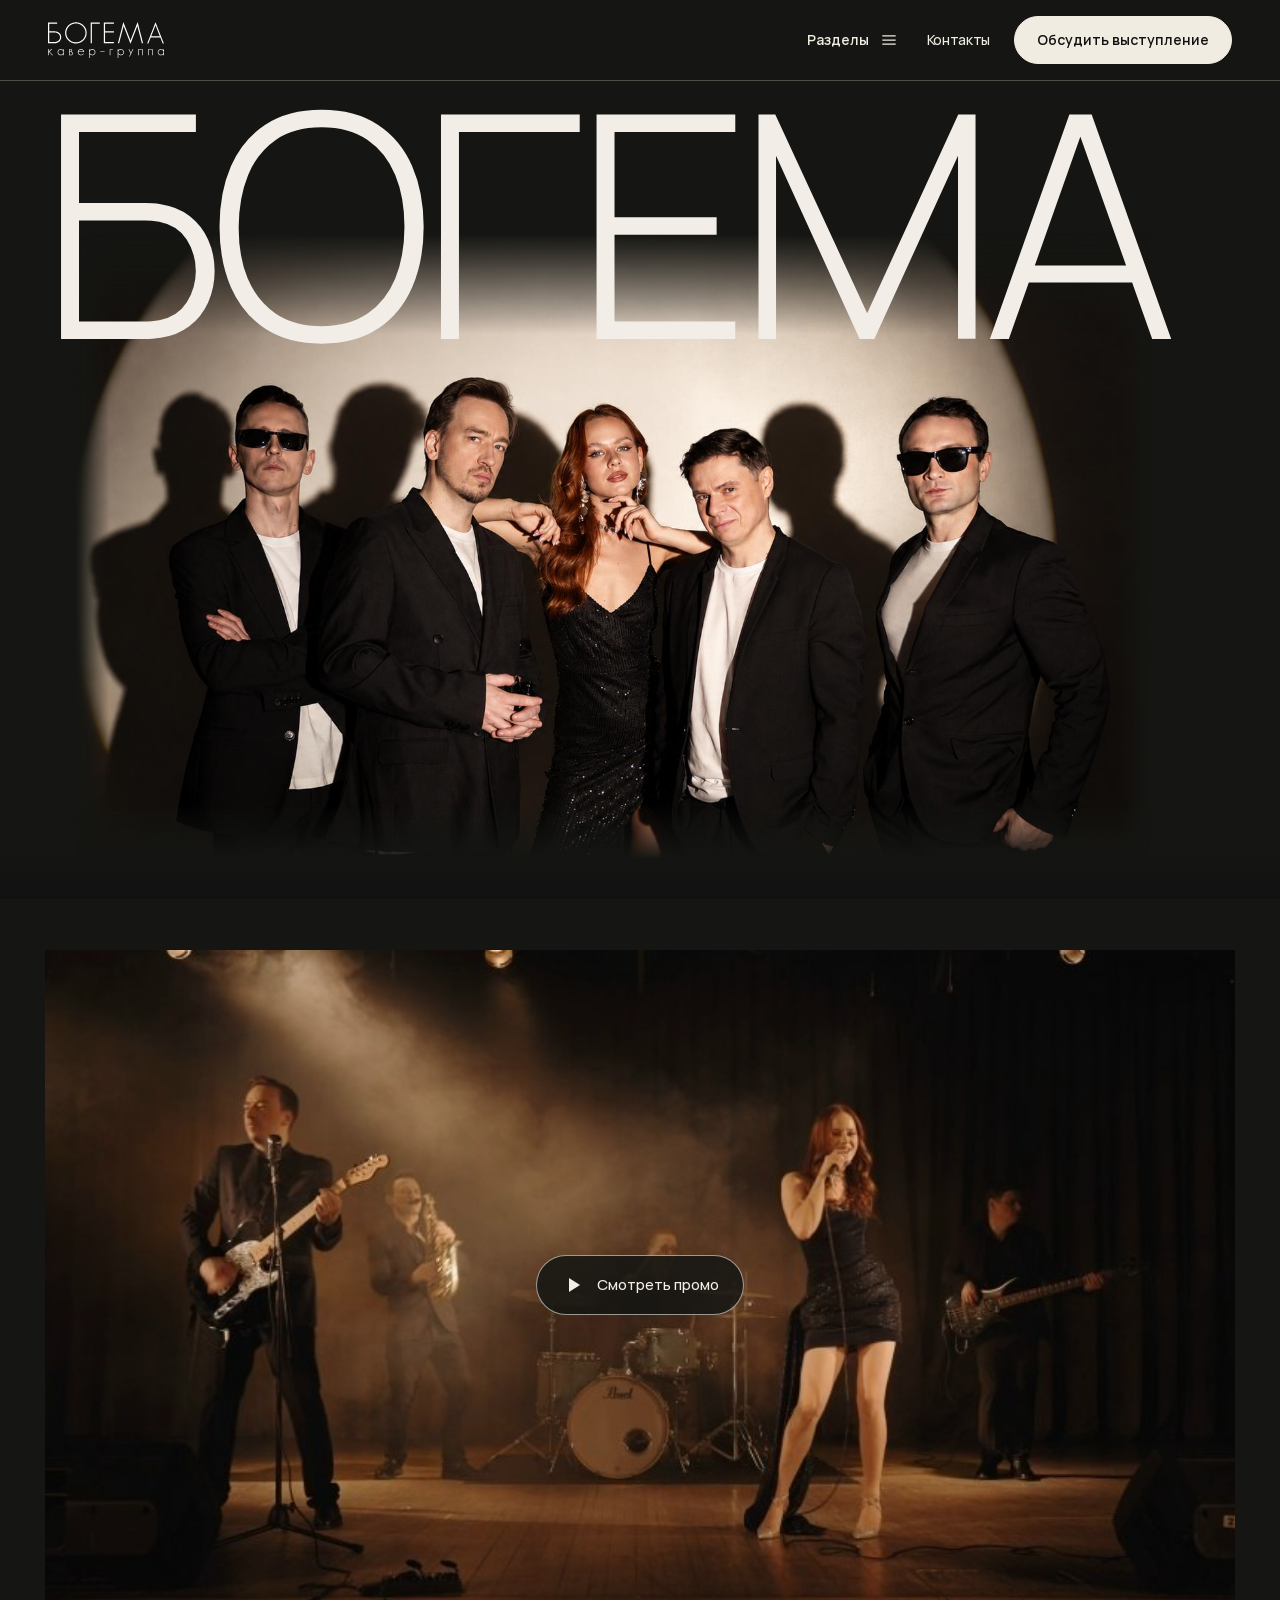
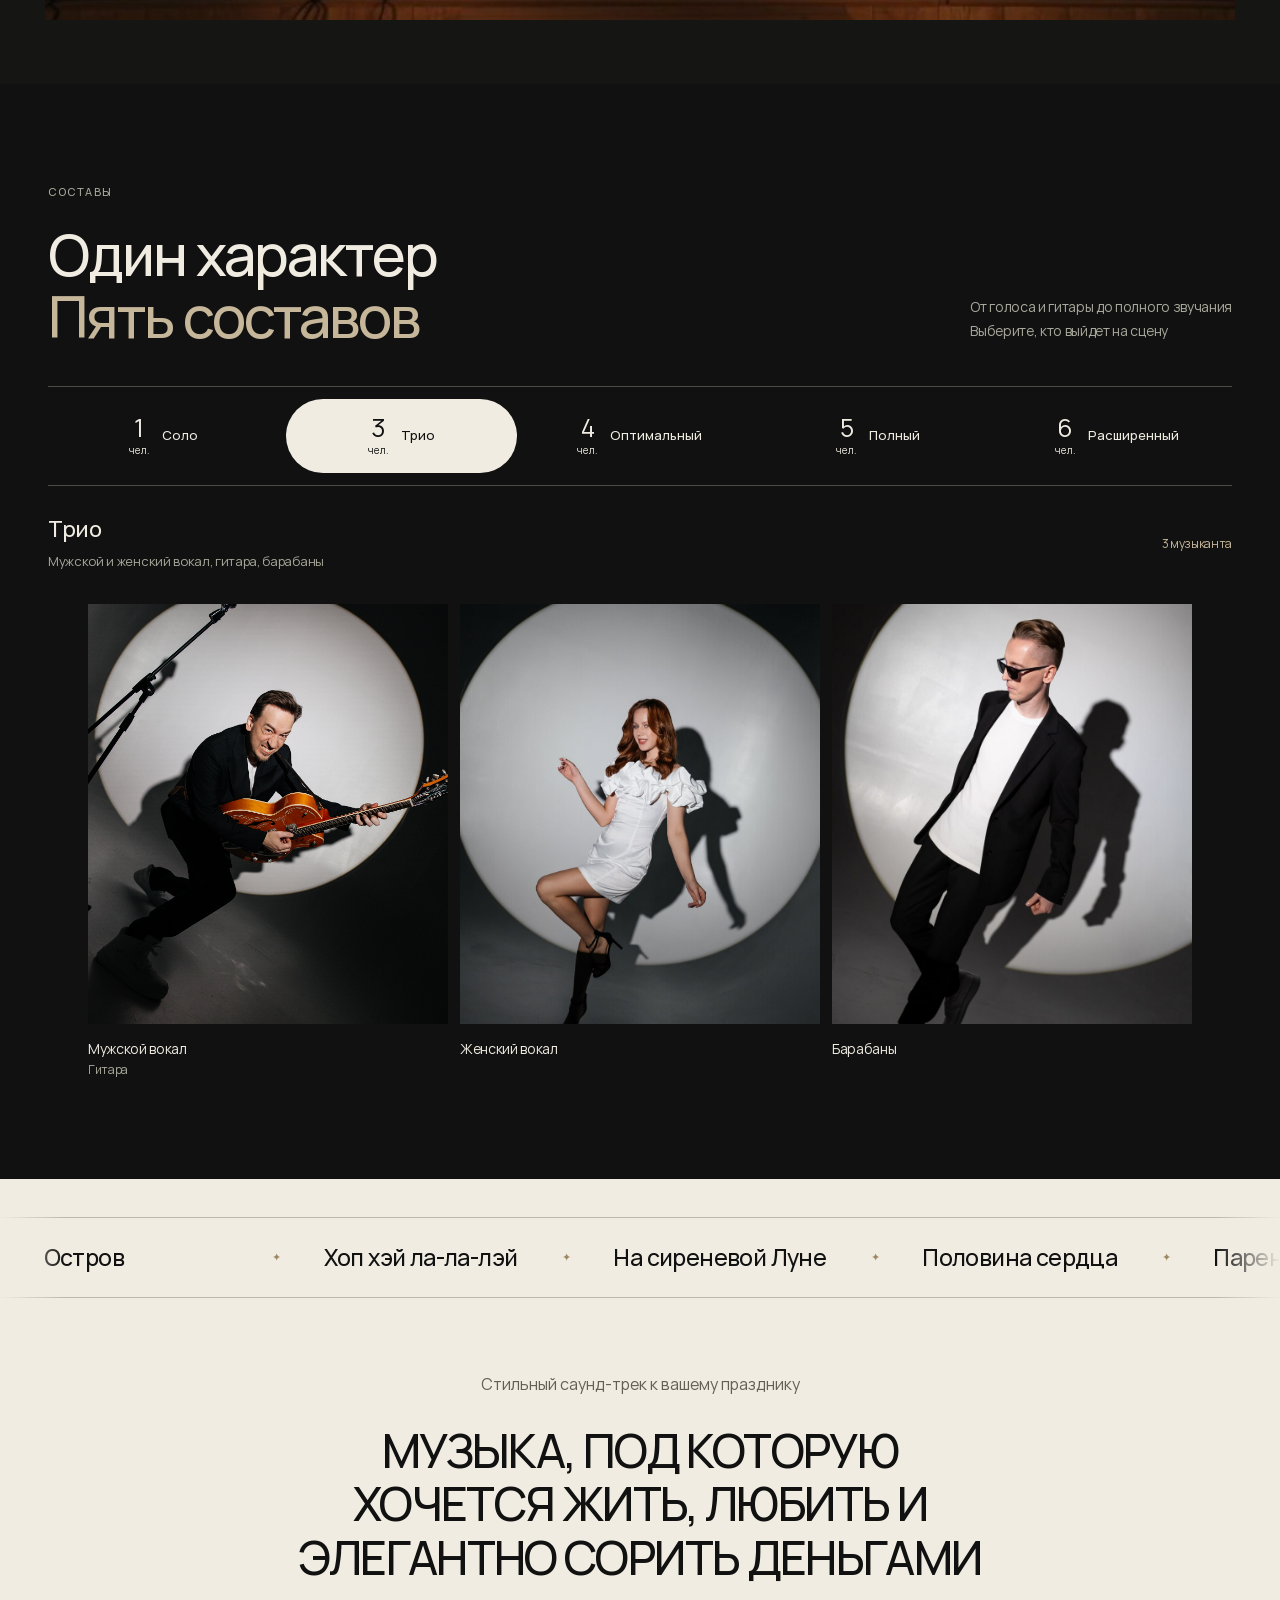
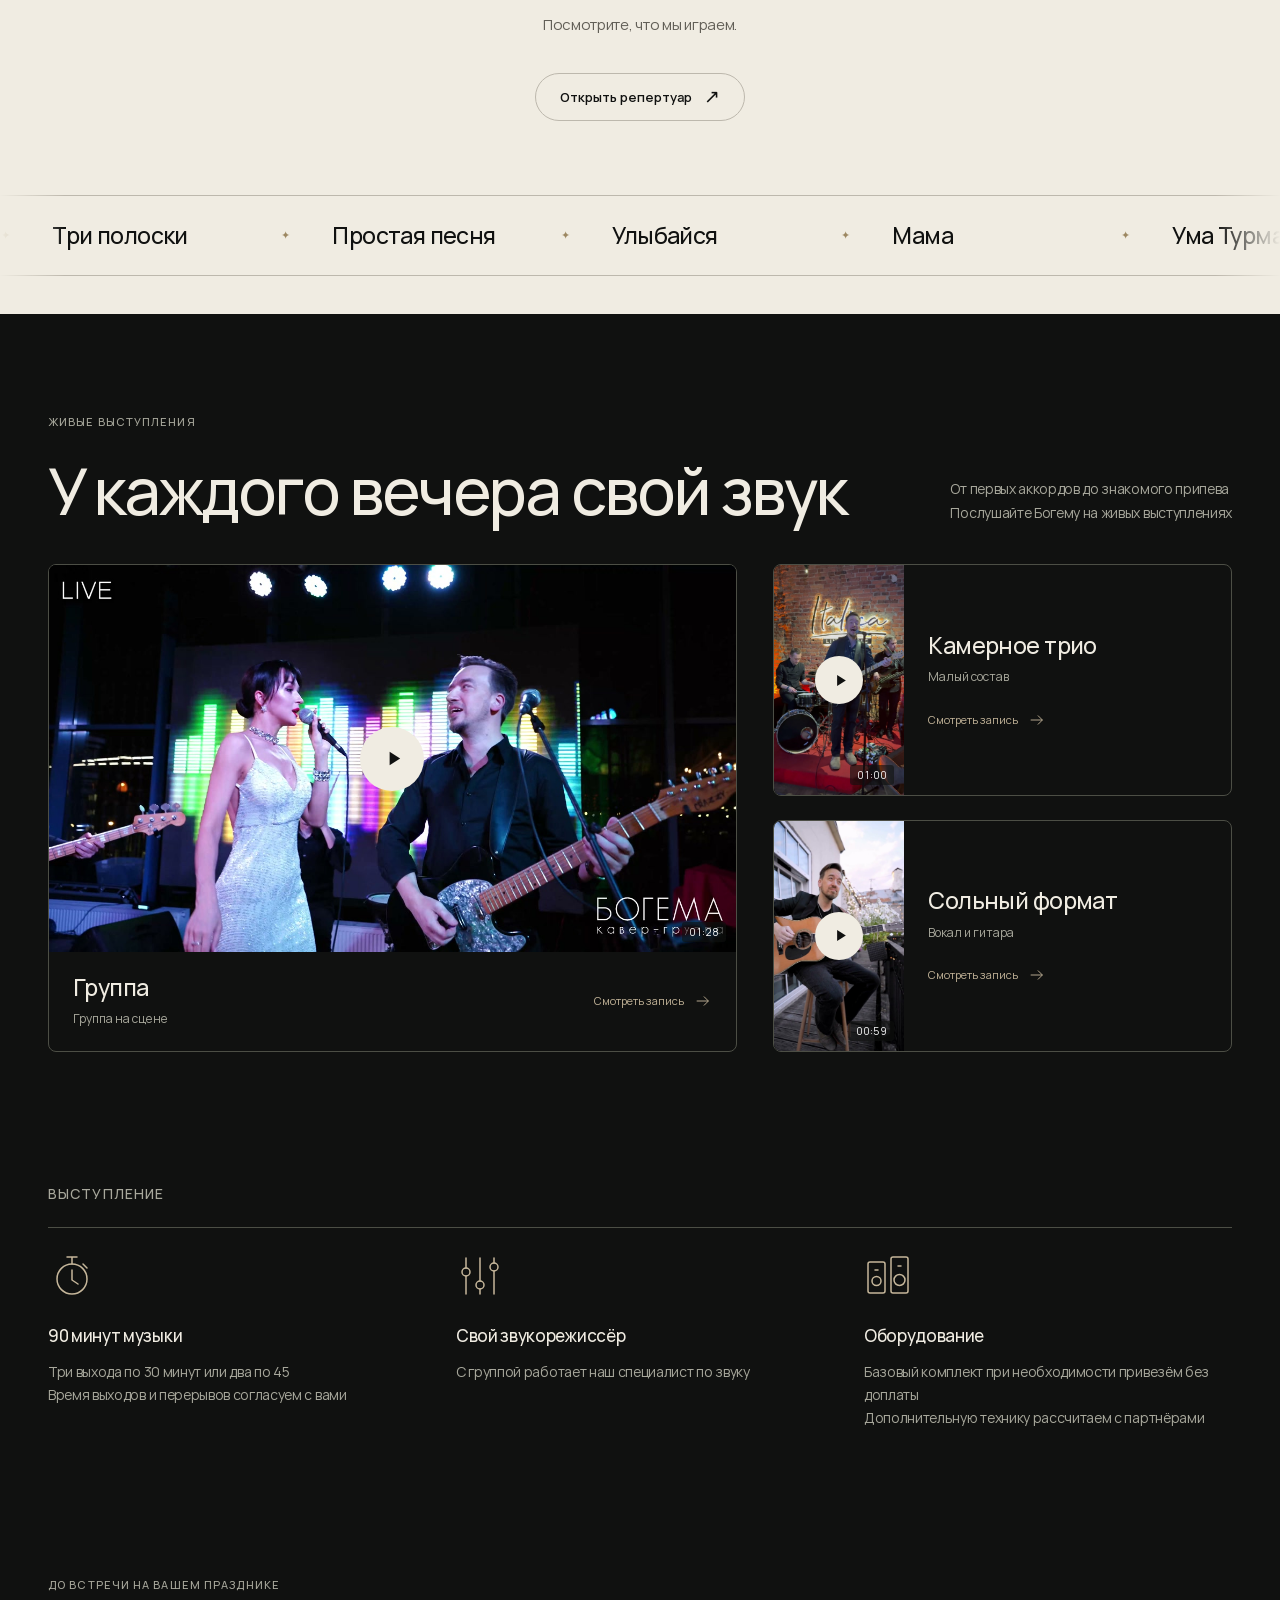
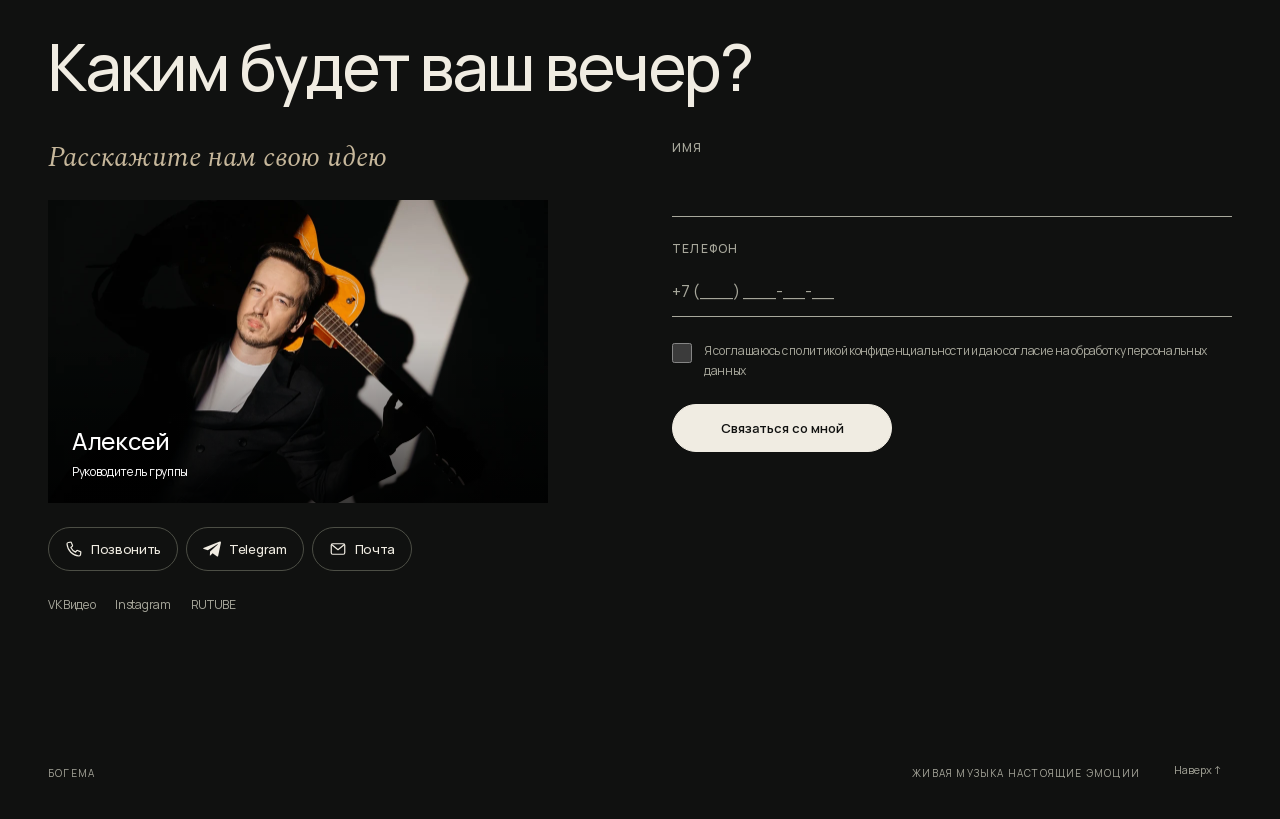
==== commit 9f224f3e: "Apply client notes to homepage navigation, photo and copy" ====
--- a/index.html
+++ b/index.html
@@ -28,9 +28,9 @@
   <link rel="stylesheet" href="assets/fonts/fonts.css?v=20261022-release"><link rel="stylesheet" href="styles.css?v=20261022-release"><link rel="stylesheet" href="forms.css?v=20261022-release">
   <link rel="stylesheet" href="player.css?v=20261022-release"><link rel="stylesheet" href="motion.css?v=20261022-release">
   <script src="repertoire-ribbons.js?v=20261022-release" type="module"></script>
-  <script src="motion.js?v=20261022-release" defer></script><script src="player.js?v=20261022-release" defer></script><script src="app.js?v=20261022-release" type="module"></script><script src="forms.js?v=20261022-release" defer></script>
+  <script src="motion.js?v=20261022-release" defer></script><script src="player.js?v=20261022-release" defer></script><script src="app.js?v=20261022-customer" type="module"></script><script src="forms.js?v=20261022-release" defer></script>
 <link rel="stylesheet" href="design-forms.css?v=20261022-release">
-<link rel="stylesheet" href="hero-desktop.css?v=20261022-release">
+<link rel="stylesheet" href="hero-desktop.css?v=20261022-customer">
 <link rel="stylesheet" href="promo-video.css?v=20261022-release">
 
 <link rel="stylesheet" href="lineups-interactive.css?v=20261022-release">
@@ -39,10 +39,23 @@
 <link rel="stylesheet" href="contact-icons.css?v=20261022-release">
 <link rel="stylesheet" href="assets/bogema-design-system.css?v=20261022-release">
 <link rel="stylesheet" href="assets/bogema-navigation.css?v=20261022-release">
-<link rel="stylesheet" href="homepage-finishing.css?v=20261022-release">
+<link rel="stylesheet" href="homepage-finishing.css?v=20261022-customer">
 </head>
 <body class="home-page" data-bogema-theme="dark">
 <a class="skip" href="#main">К содержанию</a>
+<header class="home-nav" aria-label="Навигация по сайту">
+  <div class="wrap home-nav-inner">
+    <a class="b-brand" href="#top" aria-label="Богема — наверх"><img src="assets/logo.svg" width="5776" height="1824" alt=""></a>
+    <div class="home-section-menu">
+      <button class="b-menu-toggle home-sections-toggle" type="button" aria-expanded="false" aria-controls="home-sections" aria-label="Разделы сайта"><span>Разделы</span><svg viewBox="0 0 24 24" fill="none" aria-hidden="true"><path d="M4 7h16M4 12h16M4 17h16" stroke="currentColor" stroke-width="1.5"/></svg></button>
+      <nav class="home-sections" id="home-sections" aria-label="Разделы" hidden>
+        <a href="#promo">Промо</a><a href="#formats">Составы</a><a href="repertoire/">Репертуар</a><a href="#live">Живые выступления</a><a href="#details">О выступлении</a><a href="#contact">Контакты</a>
+      </nav>
+    </div>
+    <a class="home-contact-link" href="#contact">Контакты</a>
+    <a class="b-nav-action b-nav-action--primary home-nav-request" href="#contact"><span class="home-request-full">Обсудить выступление</span><span class="home-request-short">Связаться</span></a>
+  </div>
+</header>
 <main id="main">
   <section id="top" class="hero wrap" aria-labelledby="hero-title">
     <div class="hero-wordmark"><h1 id="hero-title">БО<span class="hero-kern-g">Г</span>ЕМА</h1></div>
@@ -63,10 +76,10 @@
   </section>
   <section id="repertoire" class="repertoire-teaser repertoire-ribbons" aria-labelledby="repertoire-title">
     <div class="repertoire-ribbon" data-direction="left" aria-hidden="true"><div class="repertoire-ribbon-track"><span class="repertoire-ribbon-song"><strong>Остров</strong></span><span class="repertoire-ribbon-song"><strong>Хоп хэй ла-ла-лэй</strong></span><span class="repertoire-ribbon-song"><strong>На сиреневой Луне</strong></span><span class="repertoire-ribbon-song"><strong>Половина сердца</strong></span><span class="repertoire-ribbon-song"><strong>Парень чернокожий</strong></span><span class="repertoire-ribbon-song"><strong>Всё в твоих руках</strong></span><span class="repertoire-ribbon-song"><strong>Лететь</strong></span><span class="repertoire-ribbon-song"><strong>Тик-так</strong></span></div></div>
-    <div class="wrap repertoire-center"><div class="repertoire-copy"><span class="eyebrow">Музыка вашего вечера</span><h2 id="repertoire-title">Не просто песни.<br><span>Атмосфера.</span></h2><p class="repertoire-lead">От первого танца до последнего припева</p><p class="teaser-description">Посмотрите, что мы играем.</p><a href="repertoire/" class="button repertoire-option">Открыть репертуар <span aria-hidden="true">↗</span></a></div></div>
+    <div class="wrap repertoire-center"><div class="repertoire-copy"><p class="repertoire-kicker">Стильный саунд-трек к вашему празднику</p><h2 id="repertoire-title">МУЗЫКА, ПОД КОТОРУЮ ХОЧЕТСЯ ЖИТЬ, ЛЮБИТЬ И ЭЛЕГАНТНО СОРИТЬ ДЕНЬГАМИ</h2><p class="teaser-description">Посмотрите, что мы играем.</p><a href="repertoire/" class="button repertoire-option">Открыть репертуар <span aria-hidden="true">↗</span></a></div></div>
     <div class="repertoire-ribbon" data-direction="right" aria-hidden="true"><div class="repertoire-ribbon-track"><span class="repertoire-ribbon-song"><strong>Ты не верь слезам</strong></span><span class="repertoire-ribbon-song"><strong>Три полоски</strong></span><span class="repertoire-ribbon-song"><strong>Простая песня</strong></span><span class="repertoire-ribbon-song"><strong>Улыбайся</strong></span><span class="repertoire-ribbon-song"><strong>Мама</strong></span><span class="repertoire-ribbon-song"><strong>Ума Турман (Я так ждала тебя, Вова)</strong></span><span class="repertoire-ribbon-song"><strong>Take On Me</strong></span><span class="repertoire-ribbon-song"><strong>Gimme! Gimme! Gimme!</strong></span></div></div>
   </section>
-  <section id="live" class="live-section section wrap" aria-labelledby="live-title"><div class="live-heading"><div><span class="eyebrow">Живые выступления</span><h2 id="live-title">У каждого вечера свой звук</h2></div><p>От первых аккордов до знакомого припева<br> Послушайте Богему на живых выступлениях</p></div><div class="recordings-grid"><button class="live-card" type="button" data-video="live-2025" aria-label="Смотреть «Весь вечер в движении» — выступление группы"><span class="live-card-media"><img src="assets/poster-live-2025.jpg" width="1280" height="720" loading="lazy" alt="Группа на сцене"><span class="media-play"><svg viewBox="0 0 24 24" aria-hidden="true"><path d="m9 5 11 7-11 7Z" fill="currentColor"/></svg></span><span class="video-duration">01:28</span></span><span class="live-caption"><strong>Весь вечер в движении</strong><span class="live-description">Группа на сцене</span><span class="live-watch">Смотреть запись <svg viewBox="0 0 20 20" fill="none" stroke="currentColor" aria-hidden="true"><path d="M3 10h13m-5-5 5 5-5 5"/></svg></span></span></button><button class="live-card" type="button" data-video="trio-live" aria-label="Смотреть «В своём кругу» — выступление трио"><span class="live-card-media"><img src="assets/poster-trio-live.jpg" width="720" height="1280" loading="lazy" alt="Три музыканта на клубной сцене"><span class="media-play"><svg viewBox="0 0 24 24" aria-hidden="true"><path d="m9 5 11 7-11 7Z" fill="currentColor"/></svg></span><span class="video-duration">01:00</span></span><span class="live-caption"><strong>В своём кругу</strong><span class="live-description">Трио в камерной атмосфере</span><span class="live-watch">Смотреть запись <svg viewBox="0 0 20 20" fill="none" stroke="currentColor" aria-hidden="true"><path d="M3 10h13m-5-5 5 5-5 5"/></svg></span></span></button><button class="live-card" type="button" data-video="summer-rain" aria-label="Смотреть «Летний дождь» — сольное выступление"><span class="live-card-media"><img src="assets/poster-summer-rain.jpg" width="720" height="1280" loading="lazy" alt="Сольное выступление с гитарой"><span class="media-play"><svg viewBox="0 0 24 24" aria-hidden="true"><path d="m9 5 11 7-11 7Z" fill="currentColor"/></svg></span><span class="video-duration">00:59</span></span><span class="live-caption"><strong>«Летний дождь»</strong><span class="live-description">Голос, гитара и немного лирики</span><span class="live-watch">Смотреть запись <svg viewBox="0 0 20 20" fill="none" stroke="currentColor" aria-hidden="true"><path d="M3 10h13m-5-5 5 5-5 5"/></svg></span></span></button></div></section>
+  <section id="live" class="live-section section wrap" aria-labelledby="live-title"><div class="live-heading"><div><span class="eyebrow">Живые выступления</span><h2 id="live-title">У каждого вечера свой звук</h2></div><p>От первых аккордов до знакомого припева<br> Послушайте Богему на живых выступлениях</p></div><div class="recordings-grid"><button class="live-card" type="button" data-video="live-2025" aria-label="Смотреть выступление группы"><span class="live-card-media"><img src="assets/poster-live-2025.jpg" width="1280" height="720" loading="lazy" alt="Группа на сцене"><span class="media-play"><svg viewBox="0 0 24 24" aria-hidden="true"><path d="m9 5 11 7-11 7Z" fill="currentColor"/></svg></span><span class="video-duration">01:28</span></span><span class="live-caption"><strong>Группа</strong><span class="live-description">Группа на сцене</span><span class="live-watch">Смотреть запись <svg viewBox="0 0 20 20" fill="none" stroke="currentColor" aria-hidden="true"><path d="M3 10h13m-5-5 5 5-5 5"/></svg></span></span></button><button class="live-card" type="button" data-video="trio-live" aria-label="Смотреть камерное трио"><span class="live-card-media"><img src="assets/poster-trio-live.jpg" width="720" height="1280" loading="lazy" alt="Три музыканта на клубной сцене"><span class="media-play"><svg viewBox="0 0 24 24" aria-hidden="true"><path d="m9 5 11 7-11 7Z" fill="currentColor"/></svg></span><span class="video-duration">01:00</span></span><span class="live-caption"><strong>Камерное трио</strong><span class="live-description">Малый состав</span><span class="live-watch">Смотреть запись <svg viewBox="0 0 20 20" fill="none" stroke="currentColor" aria-hidden="true"><path d="M3 10h13m-5-5 5 5-5 5"/></svg></span></span></button><button class="live-card" type="button" data-video="summer-rain" aria-label="Смотреть сольный формат — вокал и гитара"><span class="live-card-media"><img src="assets/poster-summer-rain.jpg" width="720" height="1280" loading="lazy" alt="Сольное выступление с гитарой"><span class="media-play"><svg viewBox="0 0 24 24" aria-hidden="true"><path d="m9 5 11 7-11 7Z" fill="currentColor"/></svg></span><span class="video-duration">00:59</span></span><span class="live-caption"><strong>Сольный формат</strong><span class="live-description">Вокал и гитара</span><span class="live-watch">Смотреть запись <svg viewBox="0 0 20 20" fill="none" stroke="currentColor" aria-hidden="true"><path d="M3 10h13m-5-5 5 5-5 5"/></svg></span></span></button></div></section>
   <section id="details" class="details-section details-editorial section wrap" aria-labelledby="details-title">
     <div class="details-intro"><h2 id="details-title">Выступление</h2></div>
     <div class="performance-details"><div class="details-feature"><svg class="details-icon" viewBox="0 0 48 48" width="48" height="48" fill="none" stroke="currentColor" stroke-width="1.5" stroke-linecap="round" stroke-linejoin="round" aria-hidden="true"><circle cx="24" cy="27" r="15"/><path d="M24 18v10l6 4M19 5h10M24 5v7M35 12l4 4"/></svg><h3>90 минут музыки</h3><p>Три выхода по 30 минут или два по 45<br> Время выходов и перерывов согласуем с вами</p></div><div class="details-feature"><svg class="details-icon" viewBox="0 0 48 48" width="48" height="48" fill="none" stroke="currentColor" stroke-width="1.5" stroke-linecap="round" stroke-linejoin="round" aria-hidden="true"><path d="M10 6v10m0 8v18M24 6v23m0 8v5M38 6v5m0 8v23"/><circle cx="10" cy="20" r="4"/><circle cx="24" cy="33" r="4"/><circle cx="38" cy="15" r="4"/></svg><h3>Свой звукорежиссёр</h3><p>С группой работает наш специалист по звуку</p></div><div class="details-feature"><svg class="details-icon" viewBox="0 0 48 48" width="48" height="48" fill="none" stroke="currentColor" stroke-width="1.5" stroke-linecap="round" stroke-linejoin="round" aria-hidden="true"><rect x="4" y="10" width="17" height="31" rx="2"/><rect x="27" y="5" width="17" height="36" rx="2"/><circle cx="12.5" cy="29" r="4.5"/><circle cx="35.5" cy="28" r="5.5"/><path d="M11 18h3M34 14h3"/></svg><h3>Оборудование</h3><p>Базовый комплект при необходимости привезём без доплаты<br> Дополнительную технику рассчитаем с партнёрами</p></div></div>
--- a/hero-desktop.css
+++ b/hero-desktop.css
@@ -41,3 +41,10 @@
   .home-page .hero-image{--photo-base-height:clamp(340px,calc(100svh - 154px - var(--hero-content) * .187),660px);position:relative;grid-column:2;order:initial;aspect-ratio:auto;width:100%;height:var(--photo-base-height);background:transparent;overflow:visible;display:block}
   .home-page .hero-image img{position:absolute;right:0;bottom:-8px;width:auto;height:calc(min(var(--photo-base-height),(var(--hero-content) - 28px) * .75 * 957 / 1643) * 1.23);max-width:none;max-height:none;object-fit:contain;mask-image:linear-gradient(90deg,transparent,#000 3%,#000 97%,transparent),linear-gradient(transparent,#000 16%,#000 91%,transparent);mask-composite:intersect}
 }
+
+/* Keep the approved scale and lower edge; center the group instead of the right column. */
+@media(min-width:1024px){
+ .home-page .hero-composition{display:block;}
+ .home-page .hero-image{width:100%;}
+ .home-page .hero-image img{right:auto;left:50%;transform:translateX(-52.5%);}
+}
--- a/homepage-finishing.css
+++ b/homepage-finishing.css
@@ -71,3 +71,44 @@
 .home-page .repertoire-center h2 span { font:inherit;letter-spacing:inherit; }
 .home-page .repertoire-center .repertoire-lead { max-width:34ch;font:400 clamp(18px,2vw,24px)/1.45 var(--b-font);letter-spacing:-.02em; }
 .home-page .repertoire-center .teaser-description { font:400 15px/1.6 var(--b-font);letter-spacing:-.02em; }
+
+/* Client amendments: a quiet persistent contact action and section navigation. */
+.home-page .home-nav{position:sticky;top:0;z-index:40;background:var(--b-dark-hero);border-bottom:1px solid var(--b-dark-line);}
+.home-page .home-nav-inner{display:flex;align-items:center;gap:24px;min-height:80px;padding-block:12px;}
+.home-page .home-nav .b-brand{margin-right:auto;}
+.home-page .home-nav .b-brand img{width:116px;}
+.home-page .home-section-menu{position:relative;}
+.home-page .home-sections-toggle{gap:10px;font-size:14px;padding:10px 4px;}
+.home-page .home-contact-link{display:inline-flex;align-items:center;min-height:48px;font:500 14px/1.4 var(--b-font);text-decoration:none;text-underline-offset:5px;}
+.home-page .home-contact-link:hover{color:var(--b-accent);text-decoration:underline;}
+.home-page .home-nav-request{font-size:14px;padding:12px 22px;}
+.home-page .home-request-short{display:none;}
+.home-page .home-sections[hidden]{display:none;}
+.home-page .home-sections{position:absolute;top:calc(100% + 10px);right:0;width:264px;max-width:calc(100vw - 32px);max-height:calc(100dvh - var(--b-navigation-inset,100px) - 20px);overflow-y:auto;padding:12px;border:1px solid var(--b-line);background:var(--b-dark-hero);}
+.home-page .home-sections a{display:flex;align-items:center;min-height:48px;padding:12px;font:500 14px/1.4 var(--b-font);color:var(--b-text);text-decoration:none;}
+.home-page .home-sections a:hover{background:var(--b-surface);color:var(--b-accent);}
+.home-page .home-sections a:focus-visible{outline-offset:-2px;}
+.home-page :is(#promo,#formats,#repertoire,#live,#details,#contact){scroll-margin-top:var(--b-navigation-inset,100px);}
+.home-page .hero-mobile-request{display:none;}
+.home-page .repertoire-center .repertoire-copy{max-width:1080px;gap:28px;}
+.home-page .repertoire-kicker{max-width:40ch;margin:0;color:var(--b-muted);font:400 16px/1.5 var(--b-font);letter-spacing:0;}
+.home-page .repertoire-center h2{max-width:29ch;margin:0;font:500 clamp(28px,3.65vw,52px)/1.15 var(--b-font);letter-spacing:-.035em;text-wrap:balance;}
+@media(max-width:767px){
+ .home-page .home-nav-inner{min-height:68px;gap:12px;padding:10px 20px;}
+ .home-page .home-nav .b-brand img{width:92px;}
+ .home-page .home-contact-link,.home-page .home-request-full{display:none;}
+ .home-page .home-request-short{display:inline;}
+ .home-page .home-nav-request{min-height:44px;padding:10px 16px;}
+ .home-page .home-sections-toggle{min-height:44px;gap:6px;}
+ .home-page .home-sections-toggle svg{width:18px;height:18px;}
+ .home-page .home-sections{position:fixed;top:calc(var(--b-navigation-inset,88px) - 10px);right:20px;left:20px;width:auto;max-width:none;}
+ .home-page .repertoire-center .repertoire-copy{gap:24px;}
+ .home-page .repertoire-kicker{max-width:30ch;font-size:14px;}
+}
+@media(max-width:359px){
+ .home-page .home-nav-inner{padding-inline:16px;gap:8px;}
+ .home-page .home-nav .b-brand img{width:84px;}
+ .home-page .home-sections-toggle{min-width:44px;}
+ .home-page .home-sections-toggle>span{display:none;}
+ .home-page .home-nav-request{padding-inline:14px;}
+}
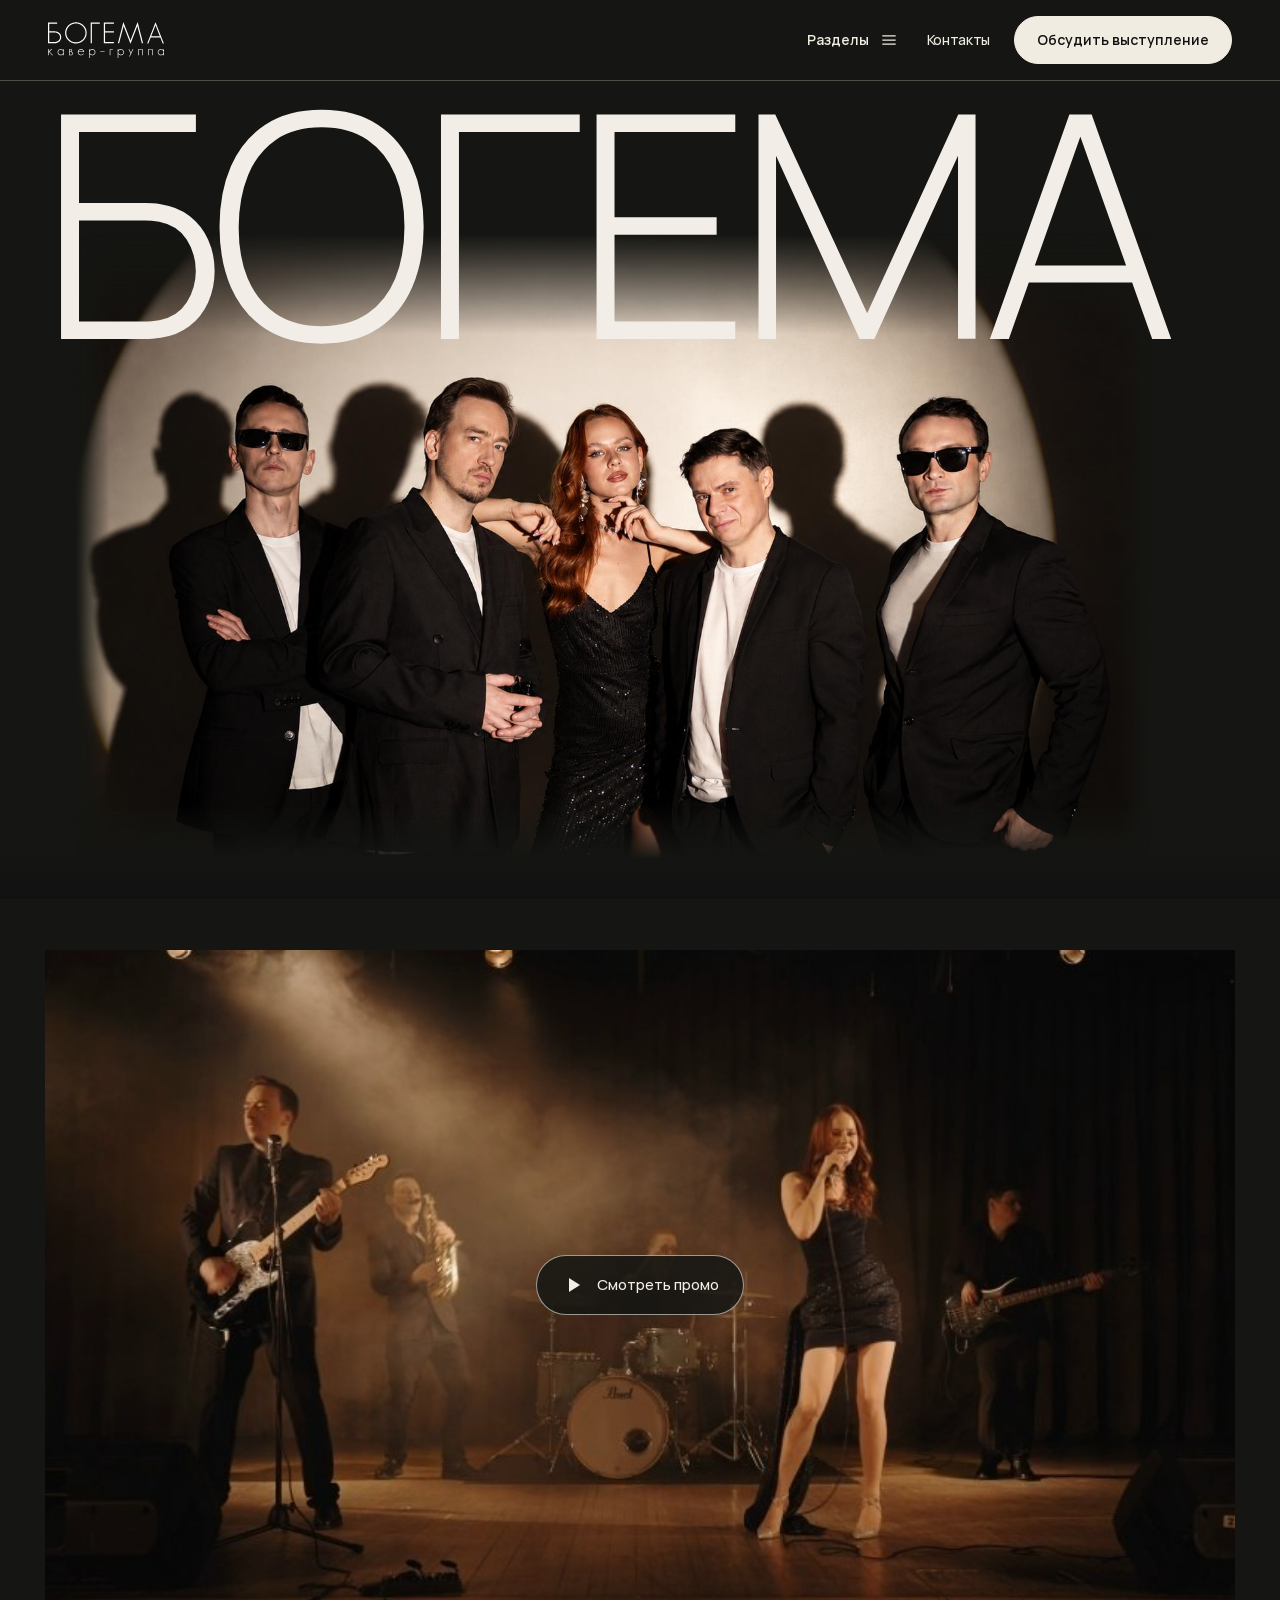
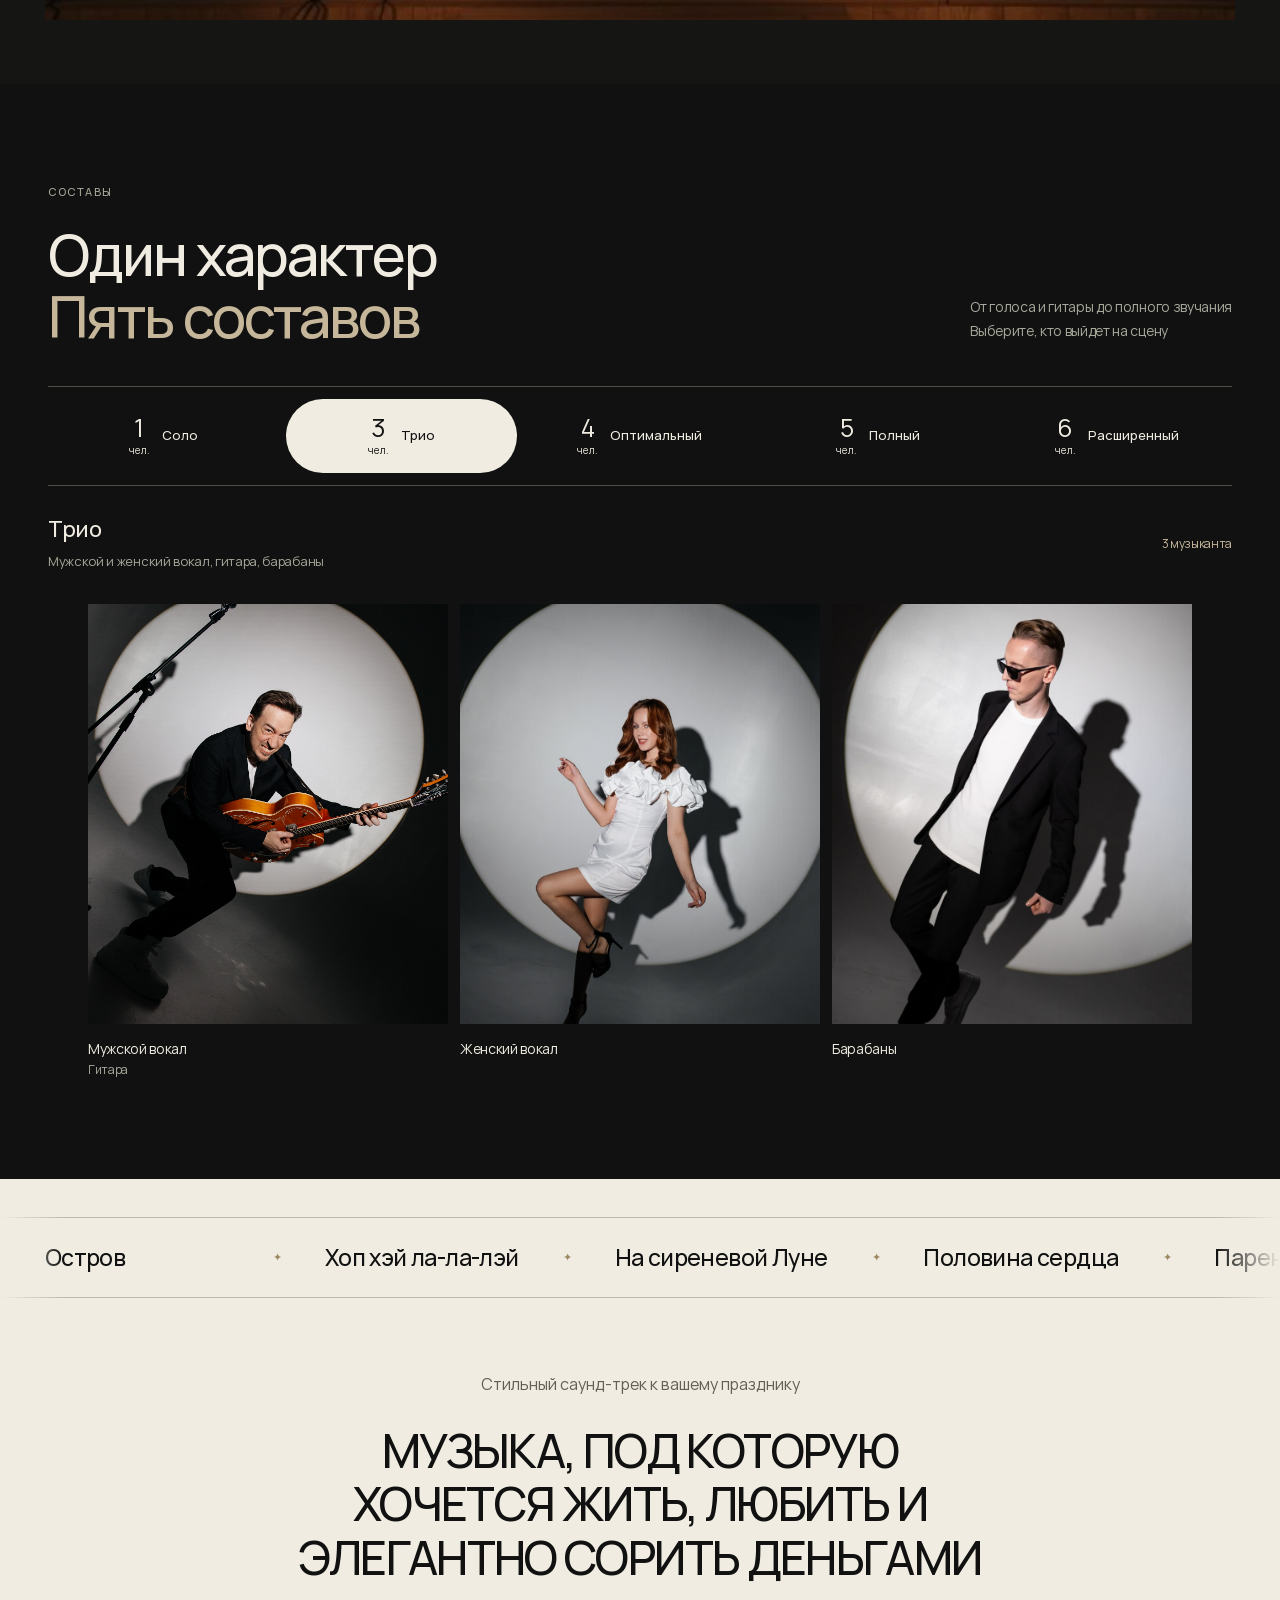
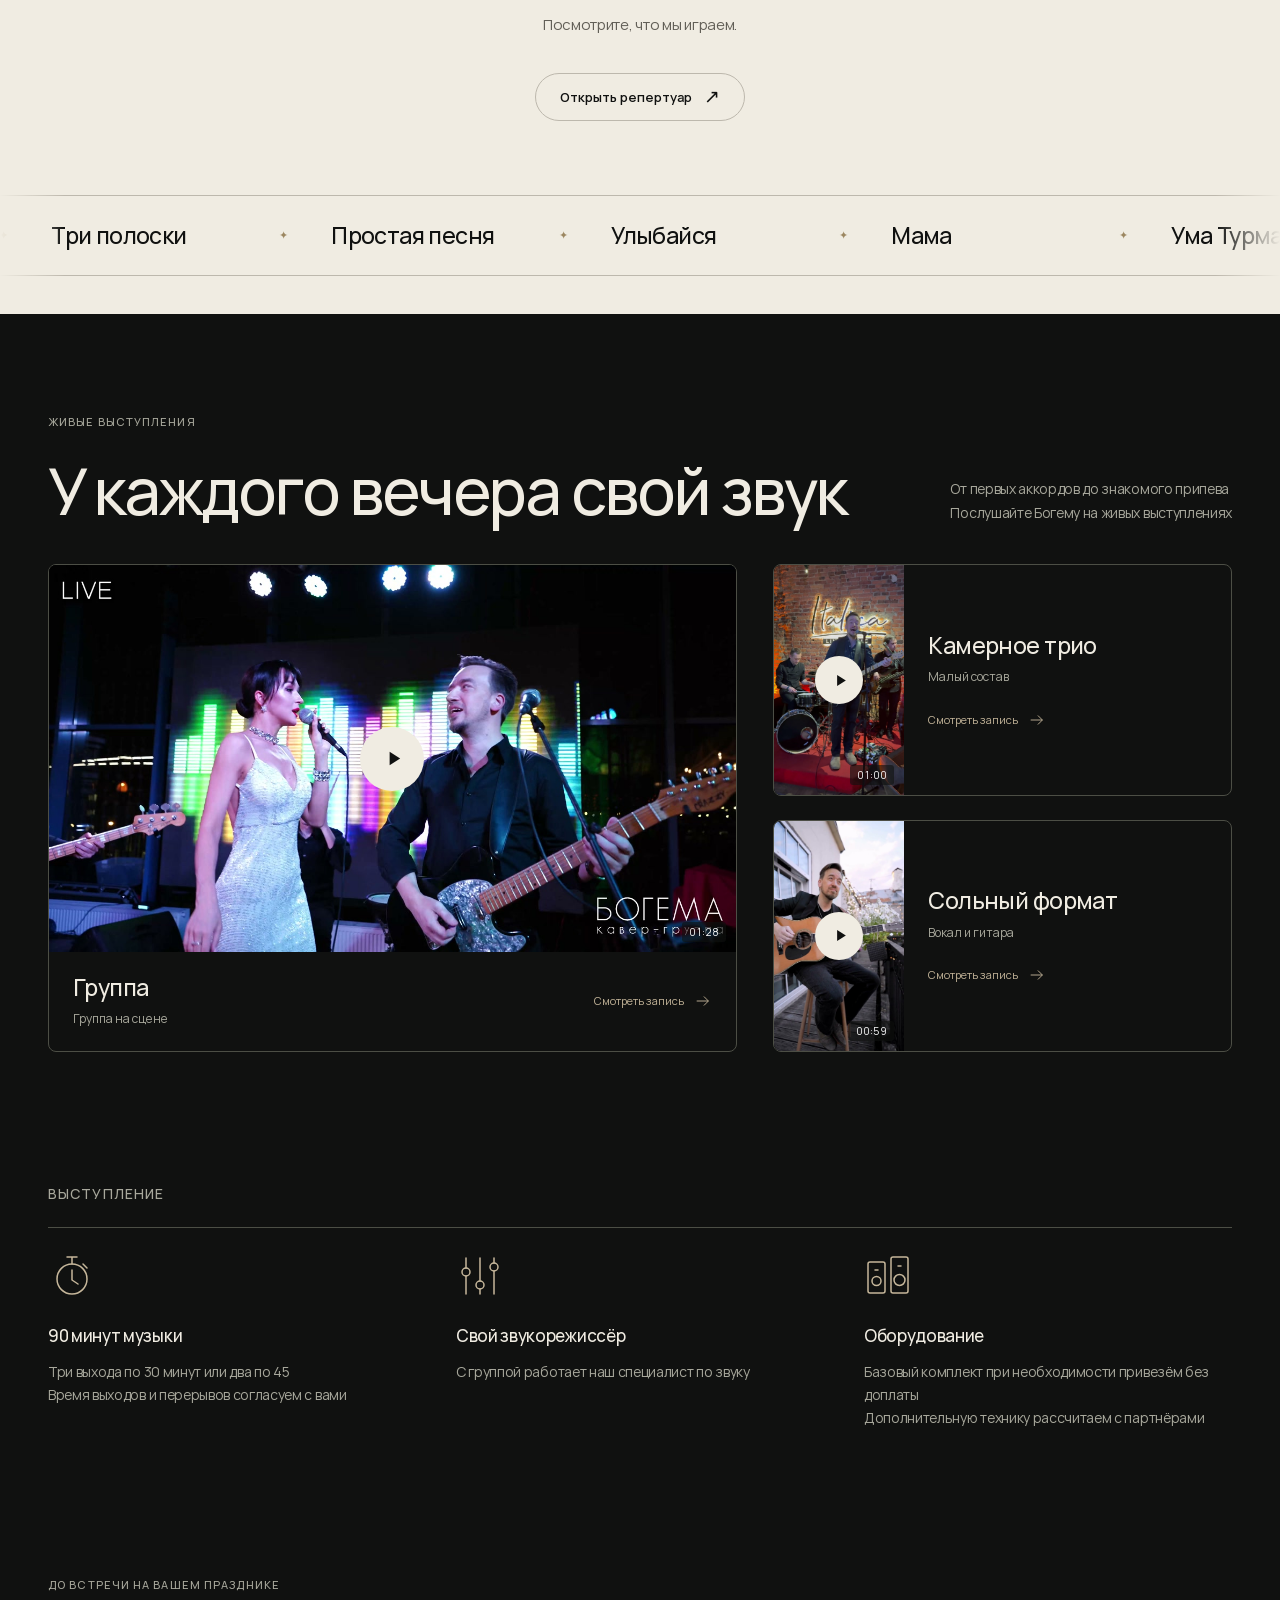
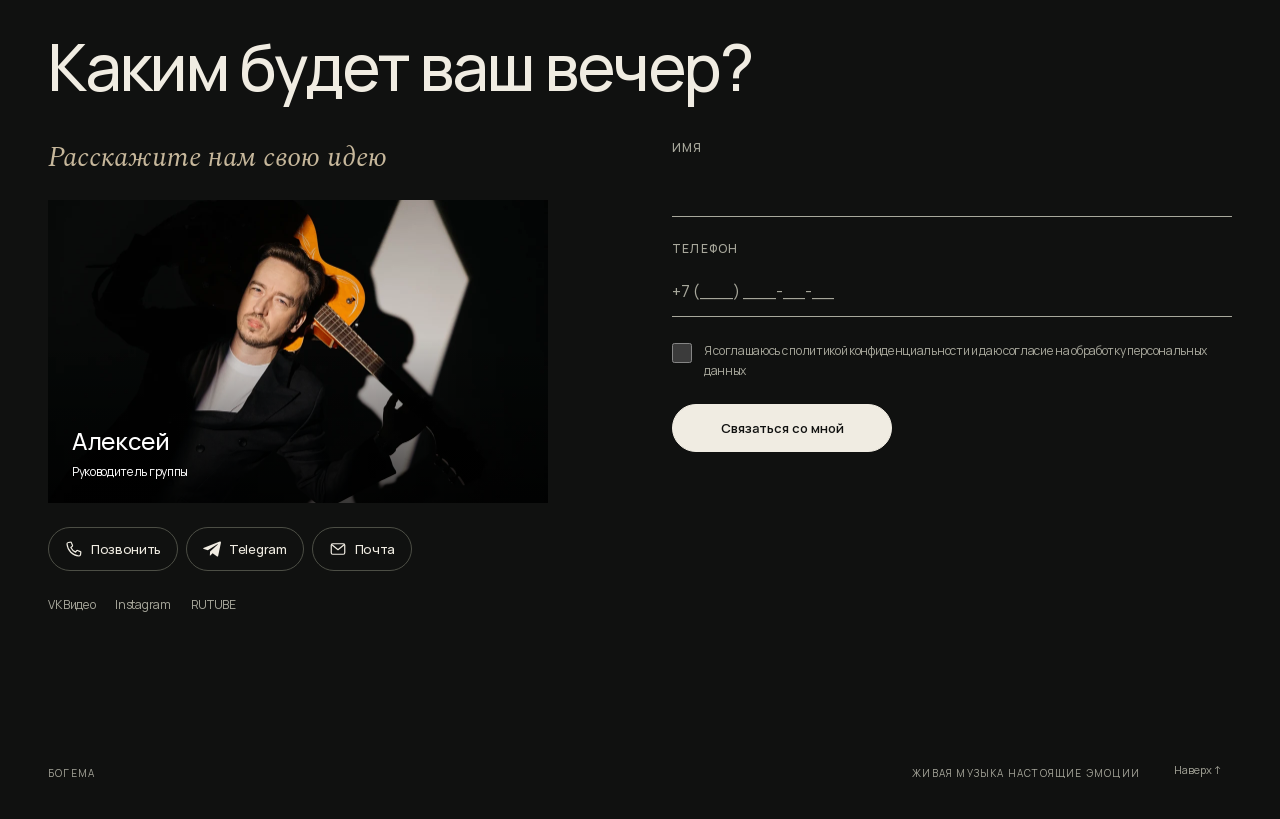
==== commit 98fd22ad: "Fix mobile guitarist photo framing in lineup cards" ====
--- a/index.html
+++ b/index.html
@@ -33,7 +33,7 @@
 <link rel="stylesheet" href="hero-desktop.css?v=20261022-customer">
 <link rel="stylesheet" href="promo-video.css?v=20261022-release">
 
-<link rel="stylesheet" href="lineups-interactive.css?v=20261022-release">
+<link rel="stylesheet" href="lineups-interactive.css?v=20261023-guitar">
 <script src="lineups-interactive.js?v=20261022-release" defer></script>
 <link rel="stylesheet" href="details-editorial.css?v=20261022-release">
 <link rel="stylesheet" href="contact-icons.css?v=20261022-release">
--- a/lineups-interactive.css
+++ b/lineups-interactive.css
@@ -58,7 +58,9 @@
  #formats .ensemble-stage[data-count="5"] .ensemble-person:nth-child(5){grid-column:4/span 2}
  #formats .ensemble-image{height:var(--ensemble-image-height)}
  #formats .ensemble-image img{object-fit:contain;object-position:50% 50%}
- #formats .ensemble-stage[data-count="1"] .ensemble-image{height:calc(var(--ensemble-image-height)*1.6)}
+ /* Fill the portrait frame with the landscape shot; keep the face, hands and guitar in view. */
+ #formats [data-member=guitar] .ensemble-image img{object-fit:cover;object-position:72% 50%}
+ #formats .ensemble-stage[data-count="1"] .ensemble-image{height:auto;aspect-ratio:4/5;max-height:calc(var(--ensemble-image-height)*1.6)}
  #formats .ensemble-person figcaption{padding-top:6px;min-height:38px;line-height:1.3}
  #formats .ensemble-role{font-size:11px}
  #formats .ensemble-role-detail{font-size:10px;margin-top:2px}
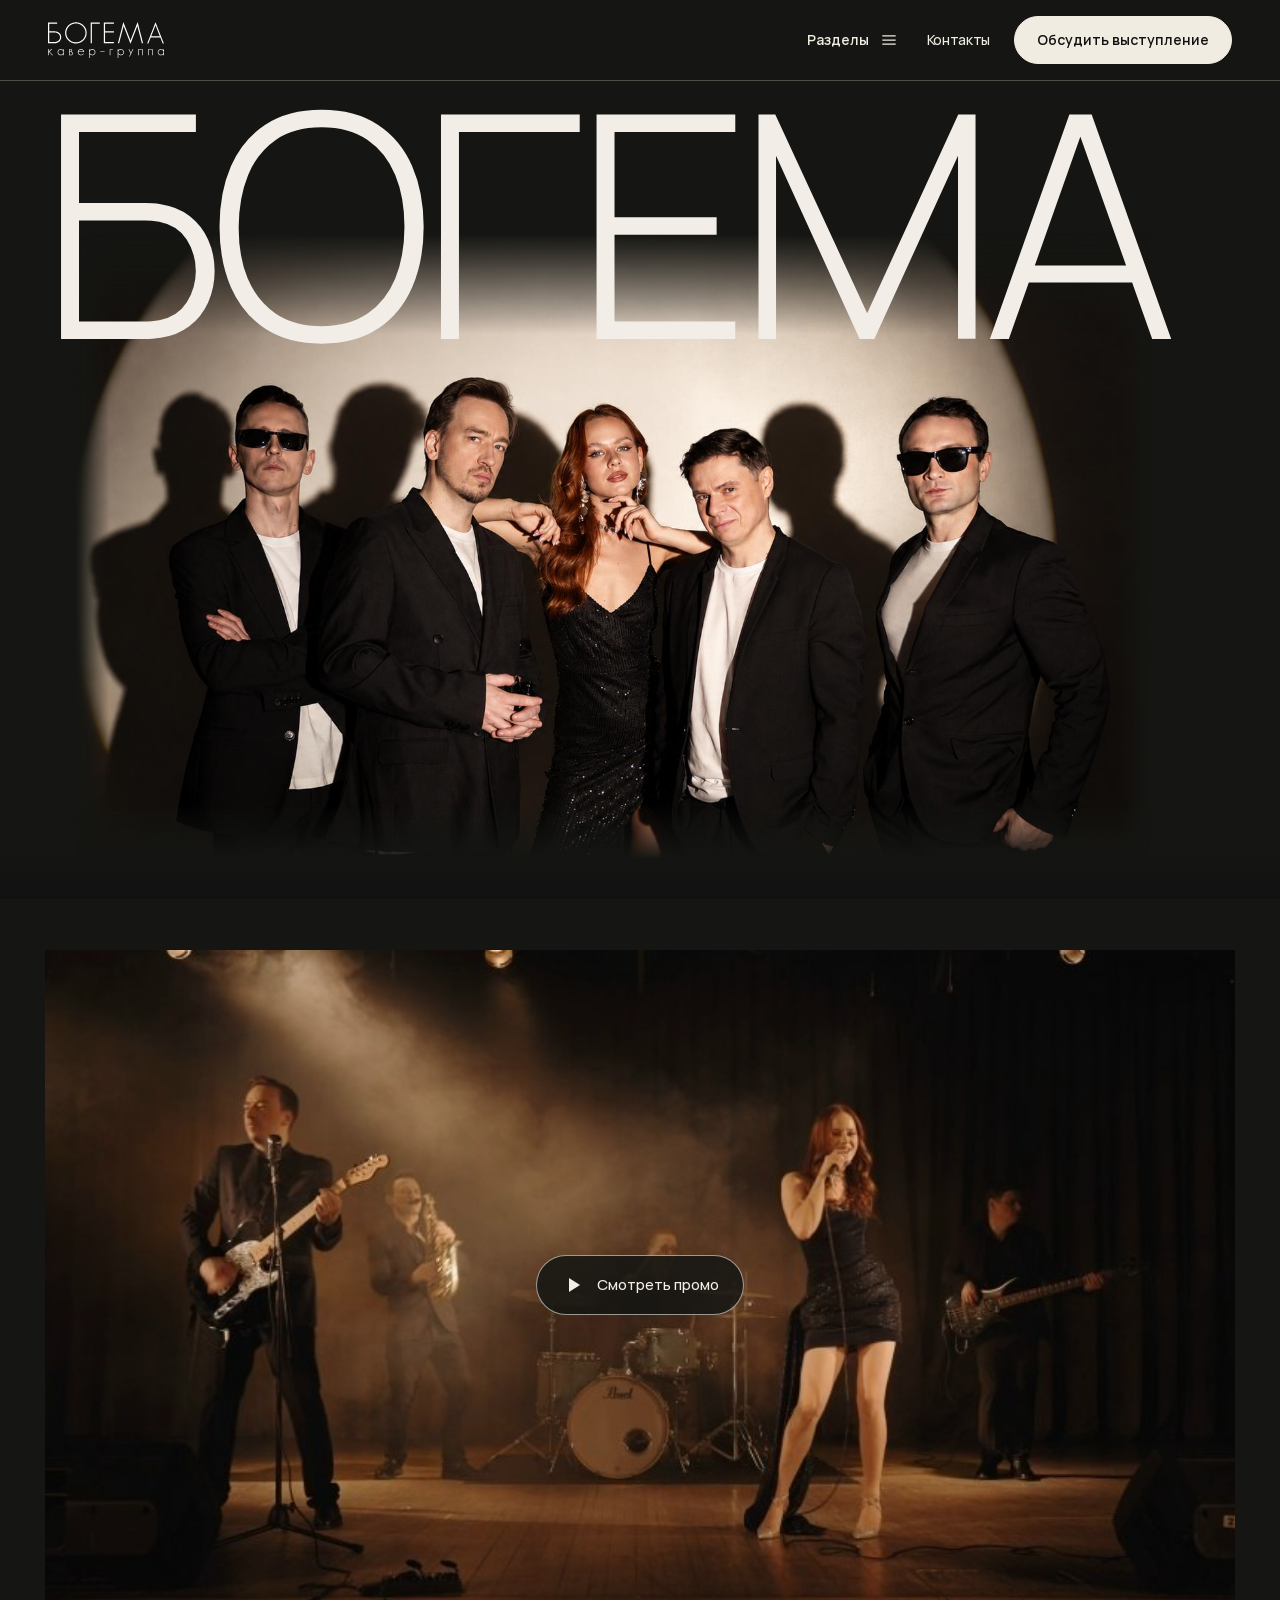
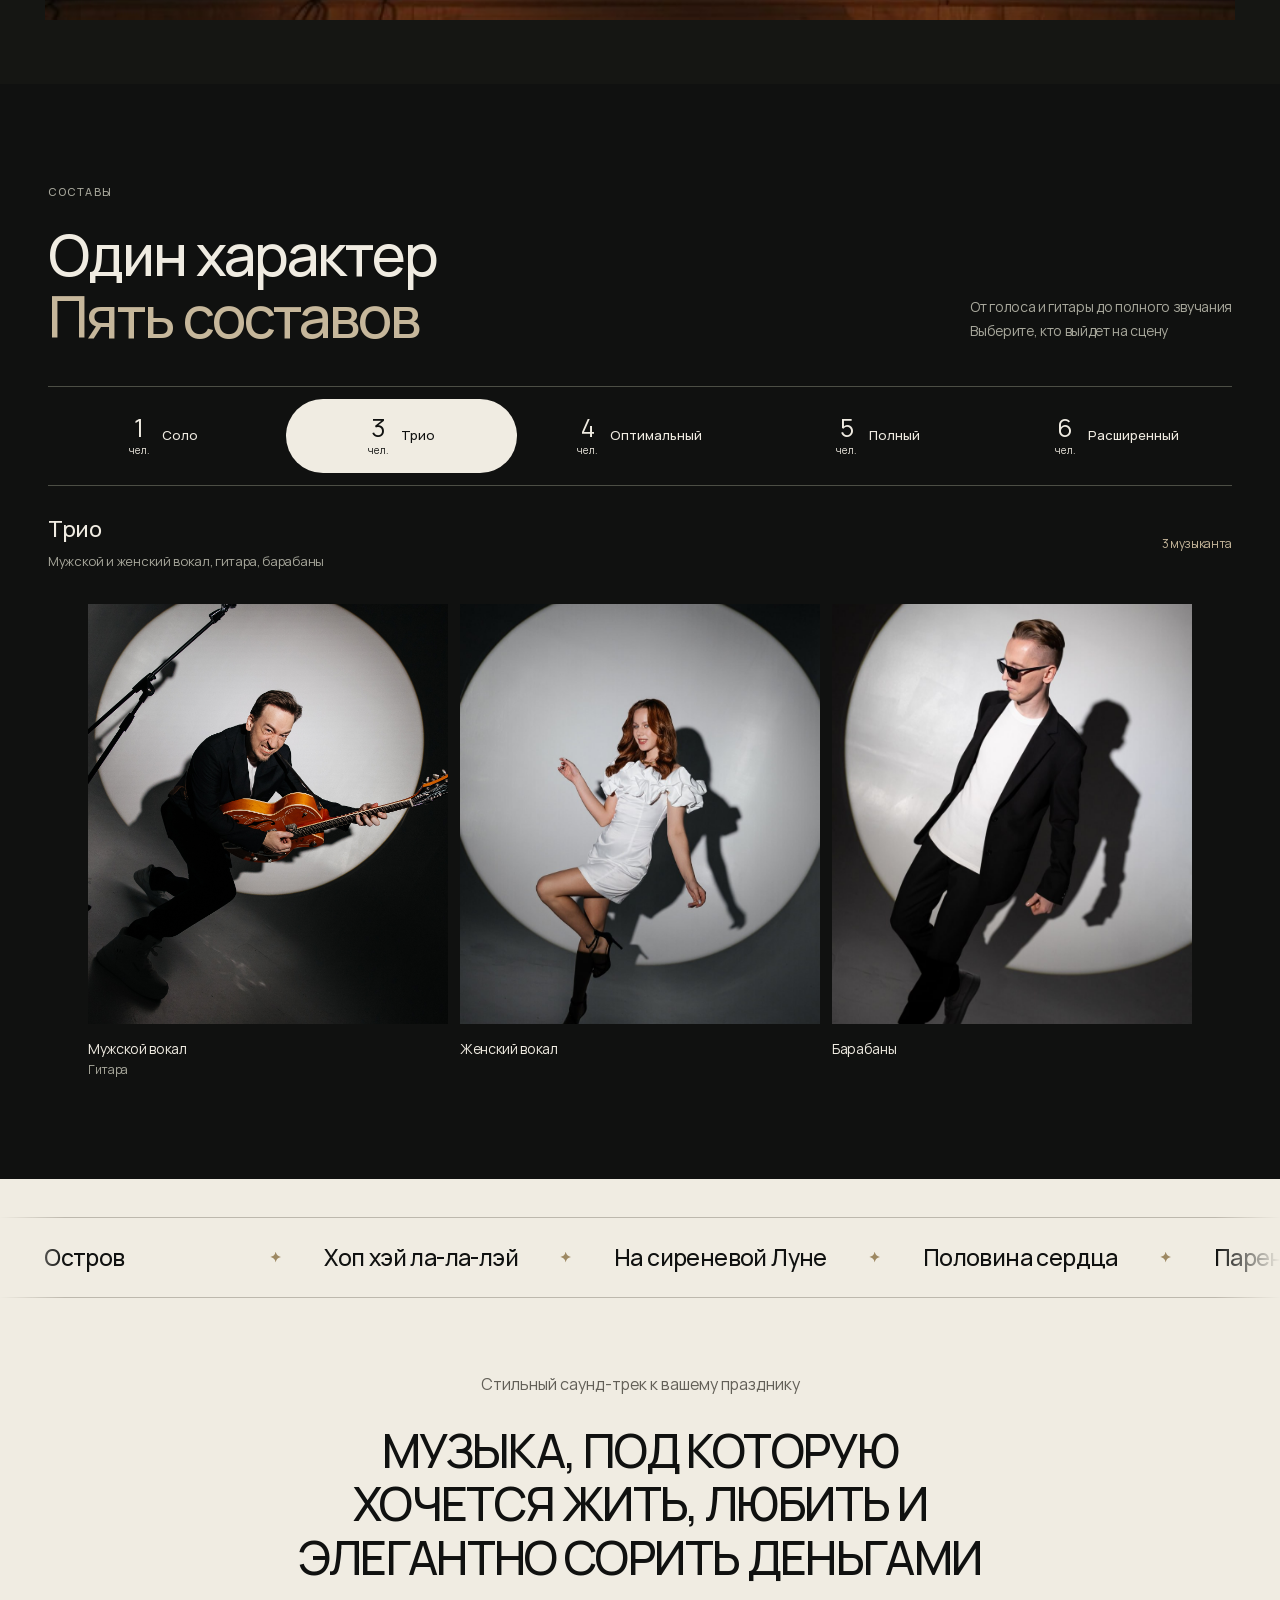
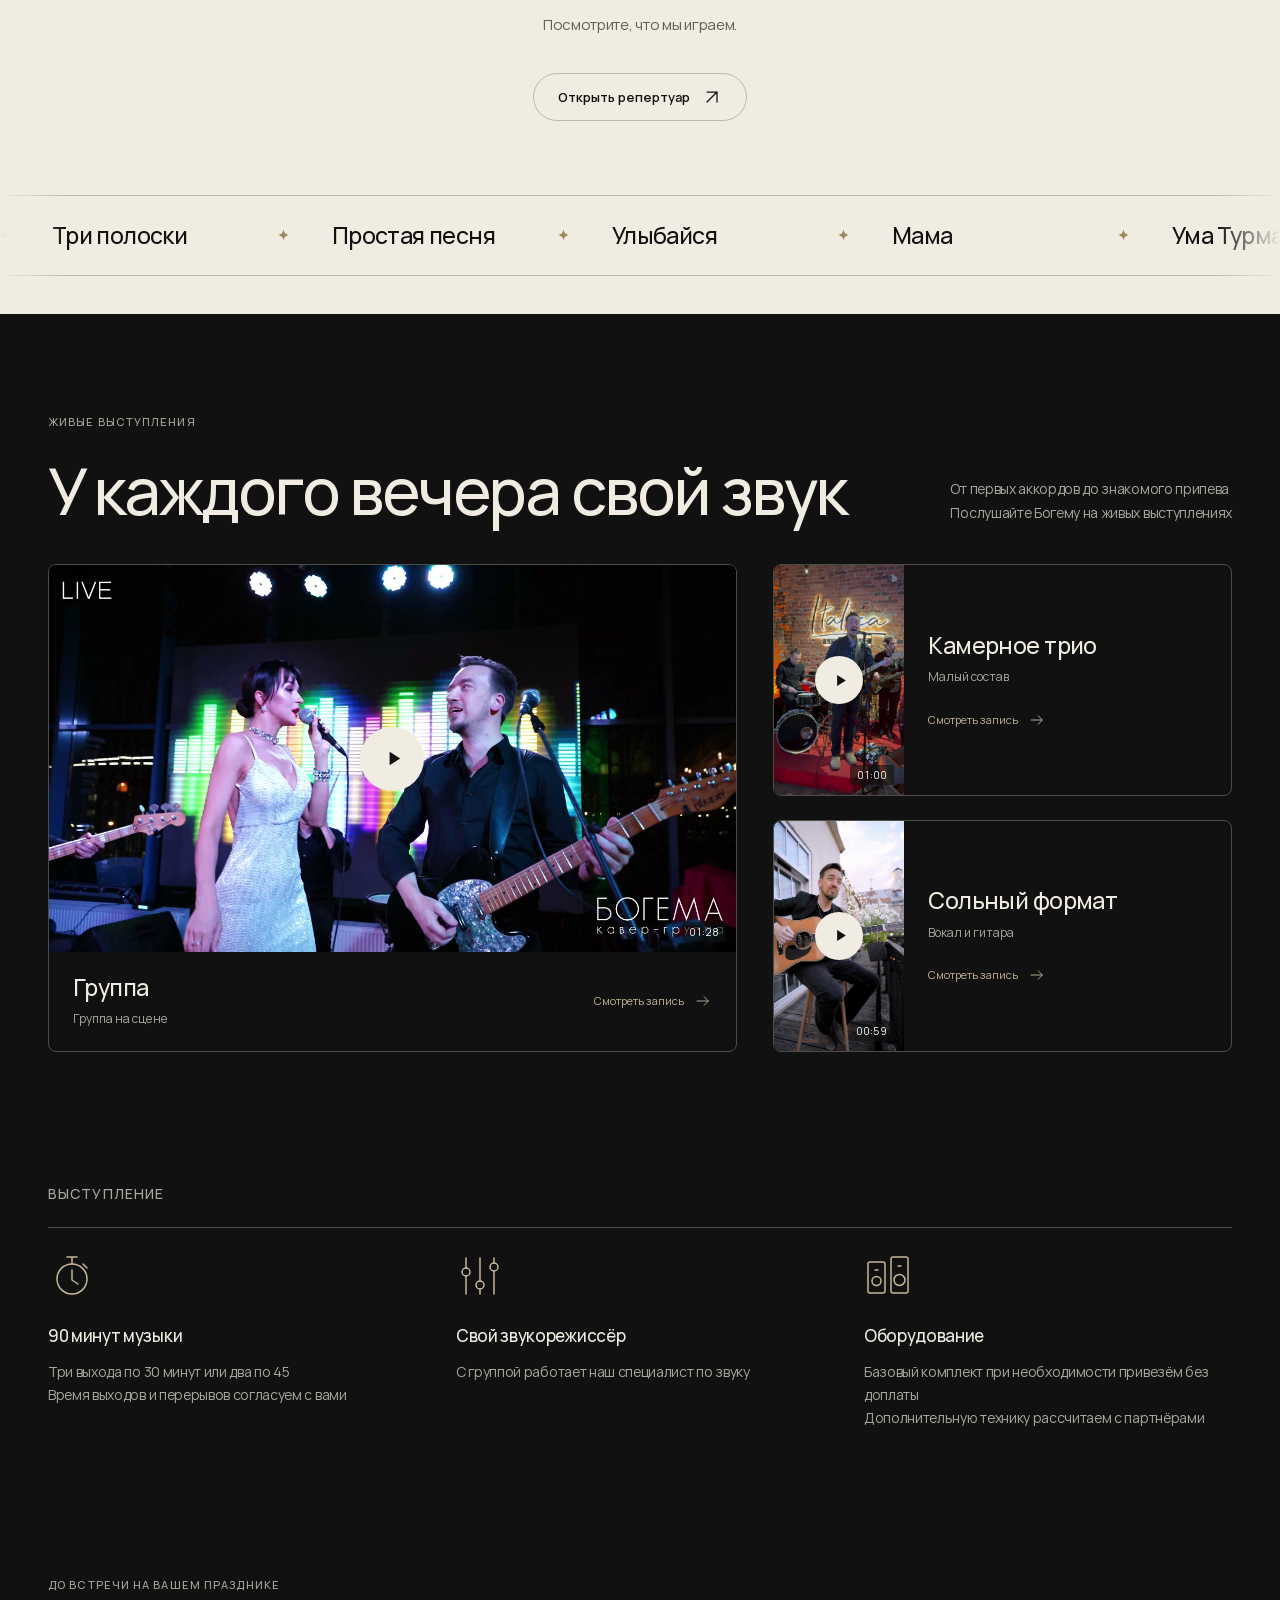
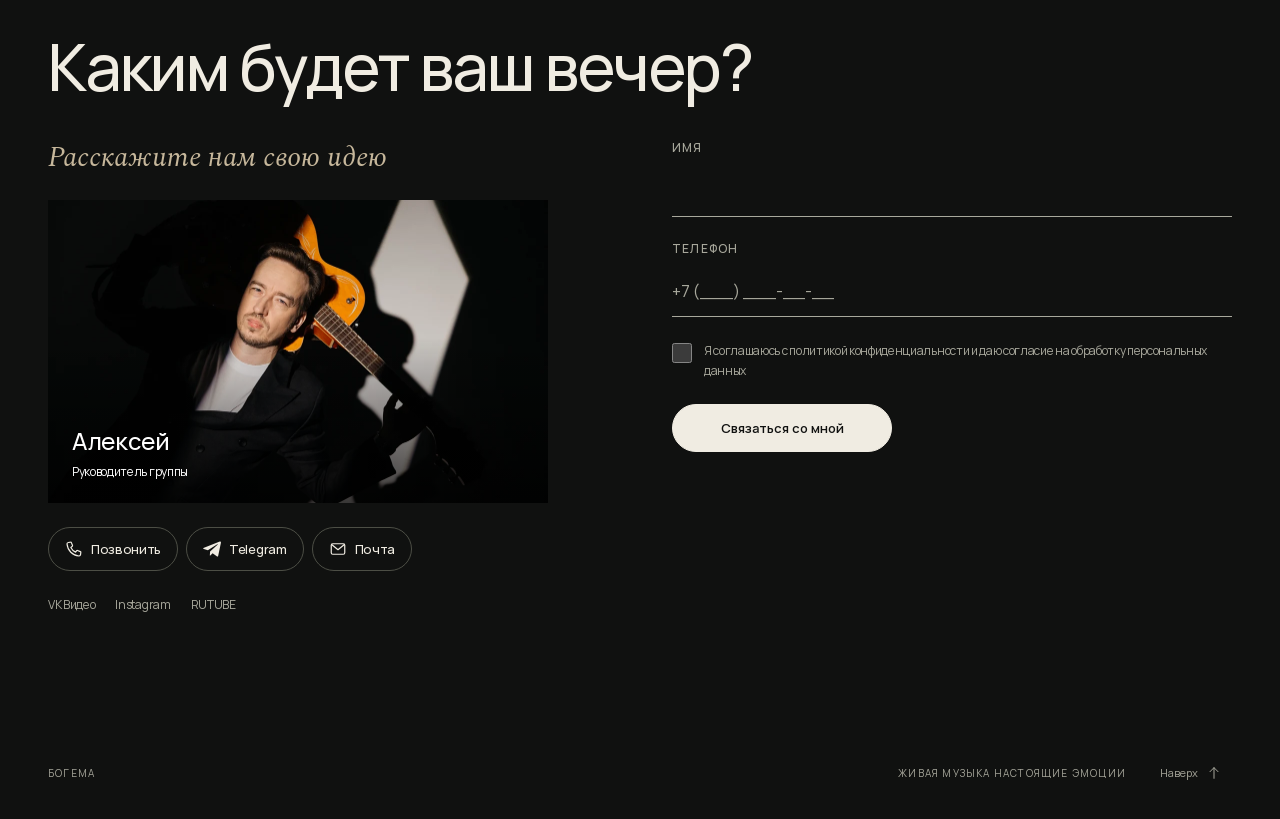
==== commit a5ccd171: "Replace interface text symbols with SVG icons" ====
--- a/index.html
+++ b/index.html
@@ -25,7 +25,7 @@
   <meta name="twitter:image" content="https://dunshaar.github.io/demo_version_bogema/assets/share-bogema-v1.jpg">
   <meta name="twitter:image:alt" content="Пять музыкантов кавер-группы Богема и логотип группы">
   <link rel="icon" href="assets/favicon.svg" type="image/svg+xml">
-  <link rel="stylesheet" href="assets/fonts/fonts.css?v=20261022-release"><link rel="stylesheet" href="styles.css?v=20261022-release"><link rel="stylesheet" href="forms.css?v=20261022-release">
+  <link rel="stylesheet" href="assets/fonts/fonts.css?v=20261022-release"><link rel="stylesheet" href="styles.css?v=20261024-vector"><link rel="stylesheet" href="forms.css?v=20261022-release">
   <link rel="stylesheet" href="player.css?v=20261022-release"><link rel="stylesheet" href="motion.css?v=20261022-release">
   <script src="repertoire-ribbons.js?v=20261022-release" type="module"></script>
   <script src="motion.js?v=20261022-release" defer></script><script src="player.js?v=20261022-release" defer></script><script src="app.js?v=20261022-customer" type="module"></script><script src="forms.js?v=20261022-release" defer></script>
@@ -72,11 +72,11 @@
     <div class="ensemble-heading"><div><span class="eyebrow">Составы</span><h2 id="formats-title">Один характер <span>Пять составов</span></h2></div><p>От голоса и гитары до полного звучания<br>Выберите, кто выйдет на сцену</p></div>
     <div class="ensemble-selector" role="group" aria-label="Выберите состав"><button type="button" class="ensemble-choice" data-ensemble="solo" aria-pressed="false" aria-controls="ensemble-stage"><span>1<small>чел.</small></span><strong>Соло</strong></button><button type="button" class="ensemble-choice" data-ensemble="trio" aria-pressed="true" aria-controls="ensemble-stage"><span>3<small>чел.</small></span><strong>Трио</strong></button><button type="button" class="ensemble-choice" data-ensemble="optimal" aria-pressed="false" aria-controls="ensemble-stage"><span>4<small>чел.</small></span><strong>Оптимальный</strong></button><button type="button" class="ensemble-choice" data-ensemble="full" aria-pressed="false" aria-controls="ensemble-stage"><span>5<small>чел.</small></span><strong>Полный</strong></button><button type="button" class="ensemble-choice" data-ensemble="extended" aria-pressed="false" aria-controls="ensemble-stage"><span>6<small>чел.</small></span><strong>Расширенный</strong></button></div>
     <div class="ensemble-summary" aria-live="polite" aria-atomic="true"><div><h3 id="ensemble-name">Трио</h3><p id="ensemble-description">Мужской и женский вокал, гитара, барабаны</p></div><span id="ensemble-count">3 музыканта</span></div>
-    <div class="ensemble-stage" id="ensemble-stage" data-count="3" aria-label="Участники выбранного состава"><figure class="ensemble-person" data-member="guitar"><div class="ensemble-image"><img src="assets/lineups-original/guitar.jpg?v=3" alt="Мужской вокал, гитара — фотография участника Богемы" loading="lazy" decoding="async"></div><figcaption><span class="ensemble-role">Мужской вокал</span><span class="ensemble-role-detail">Гитара</span></figcaption></figure><figure class="ensemble-person" data-member="vocal"><div class="ensemble-image"><img src="assets/lineups-original/vocal.jpg" alt="Женский вокал — фотография участника Богемы" loading="lazy" decoding="async"></div><figcaption><span class="ensemble-role">Женский вокал</span></figcaption></figure><figure class="ensemble-person" data-member="drums"><div class="ensemble-image"><img src="assets/lineups-original/drums.jpg" alt="Барабаны — фотография участника Богемы" loading="lazy" decoding="async"></div><figcaption><span class="ensemble-role">Барабаны</span></figcaption></figure><figure class="ensemble-person" data-member="bass" hidden><div class="ensemble-image"><img src="assets/lineups-original/bass.jpg" alt="Бас-гитара — фотография участника Богемы" loading="lazy" decoding="async"></div><figcaption><span class="ensemble-role">Бас-гитара</span></figcaption></figure><figure class="ensemble-person" data-member="sax" hidden><div class="ensemble-image"><img src="assets/lineups-original/sax.jpg" alt="Саксофон — фотография участника Богемы" loading="lazy" decoding="async"></div><figcaption><span class="ensemble-role">Саксофон</span></figcaption></figure><figure class="ensemble-person ensemble-keys" data-member="keys" hidden><div class="ensemble-image"><div class="ensemble-key-light" aria-hidden="true"></div><div class="ensemble-keyboard" aria-hidden="true"><i></i><i></i><i></i><i></i><i></i><i></i><i></i><i></i><i></i><i></i><i></i><i></i><i></i><i></i></div><span class="ensemble-key-plus" aria-hidden="true">+</span></div><figcaption><span class="ensemble-role">Клавишные</span></figcaption></figure></div>
+    <div class="ensemble-stage" id="ensemble-stage" data-count="3" aria-label="Участники выбранного состава"><figure class="ensemble-person" data-member="guitar"><div class="ensemble-image"><img src="assets/lineups-original/guitar.jpg?v=3" alt="Мужской вокал, гитара — фотография участника Богемы" loading="lazy" decoding="async"></div><figcaption><span class="ensemble-role">Мужской вокал</span><span class="ensemble-role-detail">Гитара</span></figcaption></figure><figure class="ensemble-person" data-member="vocal"><div class="ensemble-image"><img src="assets/lineups-original/vocal.jpg" alt="Женский вокал — фотография участника Богемы" loading="lazy" decoding="async"></div><figcaption><span class="ensemble-role">Женский вокал</span></figcaption></figure><figure class="ensemble-person" data-member="drums"><div class="ensemble-image"><img src="assets/lineups-original/drums.jpg" alt="Барабаны — фотография участника Богемы" loading="lazy" decoding="async"></div><figcaption><span class="ensemble-role">Барабаны</span></figcaption></figure><figure class="ensemble-person" data-member="bass" hidden><div class="ensemble-image"><img src="assets/lineups-original/bass.jpg" alt="Бас-гитара — фотография участника Богемы" loading="lazy" decoding="async"></div><figcaption><span class="ensemble-role">Бас-гитара</span></figcaption></figure><figure class="ensemble-person" data-member="sax" hidden><div class="ensemble-image"><img src="assets/lineups-original/sax.jpg" alt="Саксофон — фотография участника Богемы" loading="lazy" decoding="async"></div><figcaption><span class="ensemble-role">Саксофон</span></figcaption></figure><figure class="ensemble-person ensemble-keys" data-member="keys" hidden><div class="ensemble-image"><div class="ensemble-key-light" aria-hidden="true"></div><div class="ensemble-keyboard" aria-hidden="true"><i></i><i></i><i></i><i></i><i></i><i></i><i></i><i></i><i></i><i></i><i></i><i></i><i></i><i></i></div><svg class="ensemble-key-plus" viewBox="0 0 24 24" fill="none" stroke="currentColor" stroke-width="1.5" stroke-linecap="round" stroke-linejoin="round" aria-hidden="true" focusable="false"><path d="M5 12h14M12 5v14"/></svg></div><figcaption><span class="ensemble-role">Клавишные</span></figcaption></figure></div>
   </section>
   <section id="repertoire" class="repertoire-teaser repertoire-ribbons" aria-labelledby="repertoire-title">
     <div class="repertoire-ribbon" data-direction="left" aria-hidden="true"><div class="repertoire-ribbon-track"><span class="repertoire-ribbon-song"><strong>Остров</strong></span><span class="repertoire-ribbon-song"><strong>Хоп хэй ла-ла-лэй</strong></span><span class="repertoire-ribbon-song"><strong>На сиреневой Луне</strong></span><span class="repertoire-ribbon-song"><strong>Половина сердца</strong></span><span class="repertoire-ribbon-song"><strong>Парень чернокожий</strong></span><span class="repertoire-ribbon-song"><strong>Всё в твоих руках</strong></span><span class="repertoire-ribbon-song"><strong>Лететь</strong></span><span class="repertoire-ribbon-song"><strong>Тик-так</strong></span></div></div>
-    <div class="wrap repertoire-center"><div class="repertoire-copy"><p class="repertoire-kicker">Стильный саунд-трек к вашему празднику</p><h2 id="repertoire-title">МУЗЫКА, ПОД КОТОРУЮ ХОЧЕТСЯ ЖИТЬ, ЛЮБИТЬ И ЭЛЕГАНТНО СОРИТЬ ДЕНЬГАМИ</h2><p class="teaser-description">Посмотрите, что мы играем.</p><a href="repertoire/" class="button repertoire-option">Открыть репертуар <span aria-hidden="true">↗</span></a></div></div>
+    <div class="wrap repertoire-center"><div class="repertoire-copy"><p class="repertoire-kicker">Стильный саунд-трек к вашему празднику</p><h2 id="repertoire-title">МУЗЫКА, ПОД КОТОРУЮ ХОЧЕТСЯ ЖИТЬ, ЛЮБИТЬ И ЭЛЕГАНТНО СОРИТЬ ДЕНЬГАМИ</h2><p class="teaser-description">Посмотрите, что мы играем.</p><a href="repertoire/" class="button repertoire-option">Открыть репертуар <svg class="ui-icon" viewBox="0 0 24 24" fill="none" stroke="currentColor" stroke-width="1.5" stroke-linecap="round" stroke-linejoin="round" aria-hidden="true" focusable="false"><path d="M6 18 18 6M6 6h12v12"/></svg></a></div></div>
     <div class="repertoire-ribbon" data-direction="right" aria-hidden="true"><div class="repertoire-ribbon-track"><span class="repertoire-ribbon-song"><strong>Ты не верь слезам</strong></span><span class="repertoire-ribbon-song"><strong>Три полоски</strong></span><span class="repertoire-ribbon-song"><strong>Простая песня</strong></span><span class="repertoire-ribbon-song"><strong>Улыбайся</strong></span><span class="repertoire-ribbon-song"><strong>Мама</strong></span><span class="repertoire-ribbon-song"><strong>Ума Турман (Я так ждала тебя, Вова)</strong></span><span class="repertoire-ribbon-song"><strong>Take On Me</strong></span><span class="repertoire-ribbon-song"><strong>Gimme! Gimme! Gimme!</strong></span></div></div>
   </section>
   <section id="live" class="live-section section wrap" aria-labelledby="live-title"><div class="live-heading"><div><span class="eyebrow">Живые выступления</span><h2 id="live-title">У каждого вечера свой звук</h2></div><p>От первых аккордов до знакомого припева<br> Послушайте Богему на живых выступлениях</p></div><div class="recordings-grid"><button class="live-card" type="button" data-video="live-2025" aria-label="Смотреть выступление группы"><span class="live-card-media"><img src="assets/poster-live-2025.jpg" width="1280" height="720" loading="lazy" alt="Группа на сцене"><span class="media-play"><svg viewBox="0 0 24 24" aria-hidden="true"><path d="m9 5 11 7-11 7Z" fill="currentColor"/></svg></span><span class="video-duration">01:28</span></span><span class="live-caption"><strong>Группа</strong><span class="live-description">Группа на сцене</span><span class="live-watch">Смотреть запись <svg viewBox="0 0 20 20" fill="none" stroke="currentColor" aria-hidden="true"><path d="M3 10h13m-5-5 5 5-5 5"/></svg></span></span></button><button class="live-card" type="button" data-video="trio-live" aria-label="Смотреть камерное трио"><span class="live-card-media"><img src="assets/poster-trio-live.jpg" width="720" height="1280" loading="lazy" alt="Три музыканта на клубной сцене"><span class="media-play"><svg viewBox="0 0 24 24" aria-hidden="true"><path d="m9 5 11 7-11 7Z" fill="currentColor"/></svg></span><span class="video-duration">01:00</span></span><span class="live-caption"><strong>Камерное трио</strong><span class="live-description">Малый состав</span><span class="live-watch">Смотреть запись <svg viewBox="0 0 20 20" fill="none" stroke="currentColor" aria-hidden="true"><path d="M3 10h13m-5-5 5 5-5 5"/></svg></span></span></button><button class="live-card" type="button" data-video="summer-rain" aria-label="Смотреть сольный формат — вокал и гитара"><span class="live-card-media"><img src="assets/poster-summer-rain.jpg" width="720" height="1280" loading="lazy" alt="Сольное выступление с гитарой"><span class="media-play"><svg viewBox="0 0 24 24" aria-hidden="true"><path d="m9 5 11 7-11 7Z" fill="currentColor"/></svg></span><span class="video-duration">00:59</span></span><span class="live-caption"><strong>Сольный формат</strong><span class="live-description">Вокал и гитара</span><span class="live-watch">Смотреть запись <svg viewBox="0 0 20 20" fill="none" stroke="currentColor" aria-hidden="true"><path d="M3 10h13m-5-5 5 5-5 5"/></svg></span></span></button></div></section>
@@ -86,7 +86,7 @@
   </section>
   <section id="contact" class="contact-section section wrap" aria-labelledby="contact-title"><div class="section-heading"><span class="eyebrow">До встречи на вашем празднике</span><h2 id="contact-title">Каким будет ваш вечер?</h2></div><div class="booking-grid"><div class="contact-copy"><p class="serif-accent">Расскажите нам свою идею</p><figure class="contact-portrait"><img src="assets/contact-alexey.webp" width="1000" height="667" alt="Алексей, руководитель группы Богема" loading="lazy"><figcaption class="contact-person"><strong>Алексей</strong><span>Руководитель группы</span></figcaption></figure><nav class="contact-links" aria-label="Связаться с группой"><a class="contact-link" href="tel:+79006363727" aria-label="Позвонить: +7 (900) 636-37-27" title="Позвонить: +7 (900) 636-37-27"><svg class="contact-icon" viewBox="0 0 24 24" aria-hidden="true" focusable="false"><use href="assets/contact-icons.svg#phone"></use></svg><span>Позвонить</span></a><a class="contact-link" href="https://t.me/DonSe6astian" aria-label="Написать в Telegram" title="Написать в Telegram" target="_blank" rel="noopener noreferrer"><svg class="contact-icon" viewBox="0 0 24 24" aria-hidden="true" focusable="false"><use href="assets/contact-icons.svg#telegram"></use></svg><span>Telegram</span></a><a class="contact-link" href="mailto:bogemaband@inbox.ru" aria-label="Написать на bogemaband@inbox.ru" title="Написать на bogemaband@inbox.ru"><svg class="contact-icon" viewBox="0 0 24 24" aria-hidden="true" focusable="false"><use href="assets/contact-icons.svg#mail"></use></svg><span>Почта</span></a></nav><nav class="contact-socials" aria-label="Социальные сети группы"><a  href="https://vkvideo.ru/video-235091869_456239029?list=2ca2554867e2d1c13a" aria-label="Богема в VK Видео" title="Богема в VK Видео" target="_blank" rel="noopener noreferrer">VK Видео</a><a  href="https://www.instagram.com/bogema_cover/" aria-label="Богема в Instagram" title="Богема в Instagram" target="_blank" rel="noopener noreferrer">Instagram</a><a  href="https://rutube.ru/channel/76150928/" aria-label="Богема в RUTUBE" title="Богема в RUTUBE" target="_blank" rel="noopener noreferrer">RUTUBE</a></nav></div><div class="contact-form-panel"><div id="request-form" data-request-form data-source="home"></div><noscript><p>Позвоните <a href="tel:+79006363727">+7 (900) 636-37-27</a> или напишите на <a href="mailto:bogemaband@inbox.ru">bogemaband@inbox.ru</a></p></noscript></div></div></section>
 </main>
-<footer class="site-footer"><a href="./" class="footer-brand">БОГЕМА</a><p>Живая музыка<br class="mobile-break"> Настоящие эмоции</p><a href="#top" class="footer-up">Наверх ↑</a></footer>
+<footer class="site-footer"><a href="./" class="footer-brand">БОГЕМА</a><p>Живая музыка<br class="mobile-break"> Настоящие эмоции</p><a href="#top" class="footer-up">Наверх <svg class="ui-icon" viewBox="0 0 24 24" fill="none" stroke="currentColor" stroke-width="1.5" stroke-linecap="round" stroke-linejoin="round" aria-hidden="true" focusable="false"><path d="M12 20V4m-6 6 6-6 6 6"/></svg></a></footer>
 <dialog id="video-dialog" class="video-dialog" aria-labelledby="video-title"><div class="modal-head"><h2 id="video-title">Промо</h2><button class="close-button" type="button" data-close aria-label="Закрыть видео"><svg viewBox="0 0 24 24" fill="none" aria-hidden="true"><path d="m6 6 12 12M18 6 6 18" stroke="currentColor" stroke-width="1.5"/></svg></button></div><div class="bp-player"><video controls controlslist="nodownload noplaybackrate noremoteplayback" disablepictureinpicture disableremoteplayback playsinline preload="none"></video>
 <div class="bp-controls" hidden>
 <input class="bp-seek" type="range" min="0" max="1" value="0" step="0.1" disabled aria-label="Перемотка видео">
@@ -96,7 +96,7 @@
 <button class="bp-mute" type="button" aria-label="Выключить звук" aria-pressed="false" title="Выключить звук"><svg class="bp-icon-sound" viewBox="0 0 24 24" fill="none" aria-hidden="true"><path d="m11 4-6 5H2v6h3l6 5V4ZM15 8a6 6 0 0 1 0 8m3-12a11 11 0 0 1 0 16" stroke="currentColor" stroke-width="1.7" stroke-linejoin="round"/></svg><svg class="bp-icon-muted" viewBox="0 0 24 24" fill="none" aria-hidden="true" hidden><path d="m11 4-6 5H2v6h3l6 5V4Zm5 5 6 6m0-6-6 6" stroke="currentColor" stroke-width="1.7" stroke-linejoin="round"/></svg></button>
 <input class="bp-volume" type="range" min="0" max="1" value="1" step="0.05" aria-label="Громкость">
 <button class="bp-fullscreen" type="button" aria-label="На весь экран" title="На весь экран"><svg viewBox="0 0 24 24" fill="none" aria-hidden="true"><path d="M9 3H3v6m12-6h6v6M3 15v6h6m12-6v6h-6" stroke="currentColor" stroke-width="1.8"/></svg></button>
-</div><p class="bp-status" role="status" aria-live="polite"></p></div></div><div class="video-error" id="video-error" role="status" hidden><p>Видео не удалось загрузить<br> Повторите попытку или откройте файл отдельно</p><a class="video-fallback" href="assets/promo.mp4" target="_blank" rel="noopener">Открыть видео отдельно ↗</a></div></dialog>
+</div><p class="bp-status" role="status" aria-live="polite"></p></div></div><div class="video-error" id="video-error" role="status" hidden><p>Видео не удалось загрузить<br> Повторите попытку или откройте файл отдельно</p><a class="video-fallback" href="assets/promo.mp4" target="_blank" rel="noopener">Открыть видео отдельно <svg class="ui-icon" viewBox="0 0 24 24" fill="none" stroke="currentColor" stroke-width="1.5" stroke-linecap="round" stroke-linejoin="round" aria-hidden="true" focusable="false"><path d="M6 18 18 6M6 6h12v12"/></svg></a></div></dialog>
 
 </body>
 </html>
--- a/styles.css
+++ b/styles.css
@@ -57,7 +57,7 @@
 .repertoire-ribbon{overflow:hidden;width:100%;border-block:1px solid #10111022;mask-image:linear-gradient(90deg,transparent,#000 5%,#000 95%,transparent)}
 .repertoire-ribbon-track{display:flex;width:max-content;align-items:stretch;transform:translate3d(0,0,0)}
 .repertoire-ribbon-song{position:relative;display:flex;flex-direction:column;justify-content:center;flex:none;min-width:280px;padding:24px 48px;white-space:nowrap}
-.repertoire-ribbon-song::after{content:'✦';position:absolute;right:-5px;top:50%;transform:translateY(-50%);font-size:11px;color:#9d8862}
+.repertoire-ribbon-song::after{content:'';position:absolute;right:-5px;top:50%;transform:translateY(-50%);width:11px;height:11px;background:center/contain no-repeat url("data:image/svg+xml,%3Csvg xmlns='http://www.w3.org/2000/svg' viewBox='0 0 16 16'%3E%3Cpath fill='%239d8862' d='M8 0c1 5 3 7 8 8-5 1-7 3-8 8-1-5-3-7-8-8 5-1 7-3 8-8Z'/%3E%3C/svg%3E")}
 .repertoire-ribbon-song strong{font-weight:500;font-size:23px;line-height:1.35;letter-spacing:-.6px}
 .repertoire-ribbon-song>span{font-size:11px;line-height:1.5;letter-spacing:.03em;color:#73766a;margin-top:5px}
 @media(max-width:1100px){.formats-layout{grid-template-columns:minmax(0,1.05fr) minmax(0,1fr);gap:32px}.formats-list li{padding:20px 0;gap:16px}.formats-list h3{font-size:18px}}
@@ -77,3 +77,9 @@
  .repertoire-ribbon-song{min-width:220px;padding:20px 32px}
  .repertoire-ribbon-song strong{font-size:20px}.repertoire-ribbon-song>span{font-size:10px}
 }
+
+/* Vector UI glyphs remain monochrome on mobile platforms. */
+.ui-icon{display:inline-block;width:20px;height:20px;flex:none;vertical-align:middle}
+.footer-up{display:inline-flex;align-items:center;gap:8px}
+.footer-up .ui-icon,.video-fallback .ui-icon{width:16px;height:16px}
+.ensemble-key-plus{width:1em;height:1em}
